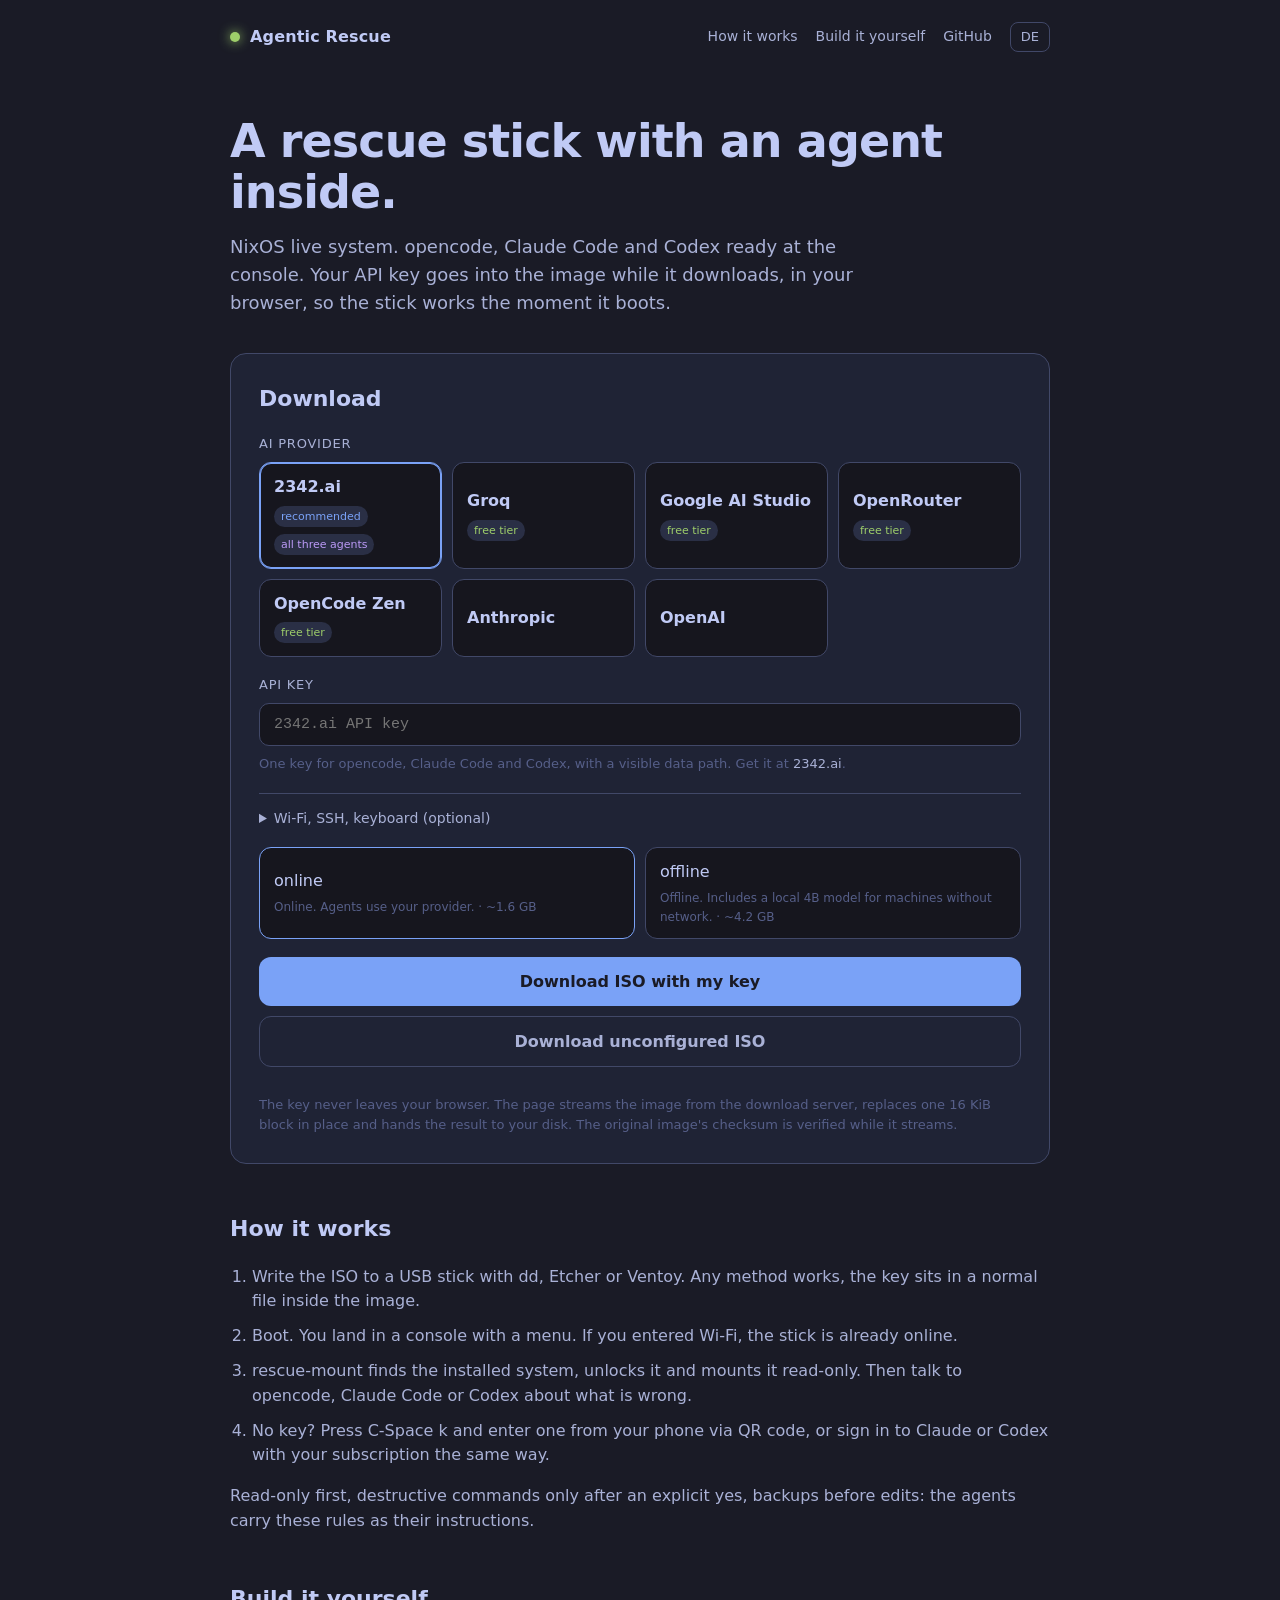
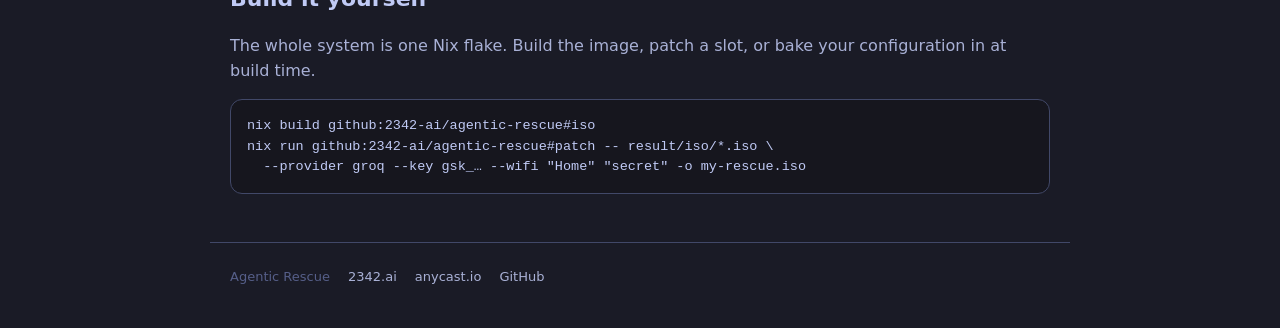
==== web/index.html @ a738270c "Agentic Rescue: NixOS live rescue system with opencode, Claude Code and Codex A NixOS ISO built from" ====
<!doctype html>
<html lang="en">
<head>
<meta charset="utf-8">
<meta name="viewport" content="width=device-width, initial-scale=1">
<title>Agentic Rescue</title>
<meta name="description" content="A rescue stick with an AI agent inside. Boot, mount, repair. Your API key is written into the image while it downloads, in your browser.">
<link rel="stylesheet" href="style.css">
<link rel="icon" href="favicon.svg" type="image/svg+xml">
</head>
<body>
<header>
  <div class="brand"><span class="dot"></span> Agentic Rescue</div>
  <nav>
    <a href="#how" data-i18n="nav.how">How it works</a>
    <a href="#build" data-i18n="nav.build">Build it yourself</a>
    <a href="https://github.com/2342-ai/agentic-rescue" rel="noopener">GitHub</a>
    <button class="lang" id="lang" aria-label="Language">DE</button>
  </nav>
</header>

<main>
  <section class="hero">
    <h1 data-i18n="hero.title">A rescue stick with an agent inside.</h1>
    <p class="lead" data-i18n="hero.lead">NixOS live system. opencode, Claude Code and Codex ready at the console. Your API key goes into the image while it downloads, in your browser, so the stick works the moment it boots.</p>
  </section>

  <section class="card" id="download">
    <h2 data-i18n="dl.title">Download</h2>

    <div class="field">
      <label data-i18n="dl.provider">AI provider</label>
      <div class="providers" id="providers"></div>
    </div>

    <div class="field">
      <label for="key" data-i18n="dl.key">API key</label>
      <input id="key" type="password" autocomplete="off" spellcheck="false" placeholder="…">
      <p class="hint" id="key-hint"></p>
    </div>

    <details class="more">
      <summary data-i18n="dl.more">Wi-Fi, SSH, keyboard (optional)</summary>
      <div class="grid">
        <div class="field"><label for="wifi-ssid">Wi-Fi SSID</label><input id="wifi-ssid" autocomplete="off"></div>
        <div class="field"><label for="wifi-psk" data-i18n="dl.wifipsk">Wi-Fi password</label><input id="wifi-psk" type="password" autocomplete="off"></div>
        <div class="field"><label for="keymap" data-i18n="dl.keymap">Keyboard layout</label>
          <select id="keymap"><option value="us">us</option><option value="de">de</option><option value="de-latin1-nodeadkeys">de (no dead keys)</option><option value="uk">uk</option><option value="fr">fr</option><option value="es">es</option><option value="it">it</option><option value="ch">ch</option><option value="dvorak">dvorak</option></select></div>
        <div class="field"><label for="name" data-i18n="dl.name">Name on the console</label><input id="name" autocomplete="off" placeholder="Franz' rescue stick"></div>
        <div class="field wide"><label for="sshkey" data-i18n="dl.ssh">SSH public key (root login)</label><textarea id="sshkey" rows="2" spellcheck="false" placeholder="ssh-ed25519 AAAA…"></textarea></div>
        <div class="field wide"><label for="model" data-i18n="dl.model">Default model (provider/model)</label><input id="model" autocomplete="off"></div>
      </div>
    </details>

    <div class="variants" id="variants"></div>

    <button class="primary" id="go" data-i18n="dl.go">Download ISO with my key</button>
    <button class="secondary" id="plain" data-i18n="dl.plain">Download unconfigured ISO</button>

    <div class="progress" id="progress" hidden>
      <div class="bar"><div id="bar"></div></div>
      <p id="status"></p>
    </div>

    <p class="fine" data-i18n="dl.fine">The key never leaves your browser. The page streams the image from the download server, replaces one 16 KiB block in place and hands the result to your disk. The original image's checksum is verified while it streams.</p>
  </section>

  <section id="how" class="text">
    <h2 data-i18n="how.title">How it works</h2>
    <ol>
      <li data-i18n="how.1">Write the ISO to a USB stick with dd, Etcher or Ventoy. Any method works, the key sits in a normal file inside the image.</li>
      <li data-i18n="how.2">Boot. You land in a console with a menu. If you entered Wi-Fi, the stick is already online.</li>
      <li data-i18n="how.3">rescue-mount finds the installed system, unlocks it and mounts it read-only. Then talk to opencode, Claude Code or Codex about what is wrong.</li>
      <li data-i18n="how.4">No key? Press C-Space k and enter one from your phone via QR code, or sign in to Claude or Codex with your subscription the same way.</li>
    </ol>
    <p data-i18n="how.p">Read-only first, destructive commands only after an explicit yes, backups before edits: the agents carry these rules as their instructions.</p>
  </section>

  <section id="build" class="text">
    <h2 data-i18n="build.title">Build it yourself</h2>
    <p data-i18n="build.p">The whole system is one Nix flake. Build the image, patch a slot, or bake your configuration in at build time.</p>
<pre><code>nix build github:2342-ai/agentic-rescue#iso
nix run github:2342-ai/agentic-rescue#patch -- result/iso/*.iso \
  --provider groq --key gsk_… --wifi "Home" "secret" -o my-rescue.iso</code></pre>
  </section>
</main>

<footer>
  <span>Agentic Rescue</span>
  <a href="https://2342.ai" rel="noopener">2342.ai</a>
  <a href="https://anycast.io" rel="noopener">anycast.io</a>
  <a href="https://github.com/2342-ai/agentic-rescue" rel="noopener">GitHub</a>
  <span id="version"></span>
</footer>

<script src="config.js"></script>
<script src="i18n.js"></script>
<script src="providers.js"></script>
<script src="patch.js"></script>
<script src="app.js"></script>
</body>
</html>
---- web/style.css ----
:root {
  --bg: #1a1b26; --bg2: #16161e; --panel: #1f2335; --line: #414868;
  --fg: #c0caf5; --dim: #565f89; --muted: #a9b1d6;
  --blue: #7aa2f7; --green: #9ece6a; --red: #f7768e; --yellow: #e0af68; --purple: #bb9af7;
}
* { box-sizing: border-box; }
html, body { margin: 0; background: var(--bg); color: var(--fg); font: 16px/1.55 system-ui, -apple-system, "Segoe UI", sans-serif; }
a { color: var(--blue); text-decoration: none; }
a:hover { text-decoration: underline; }
header, main, footer { max-width: 860px; margin: 0 auto; padding: 0 20px; }
header { display: flex; align-items: center; justify-content: space-between; padding-top: 22px; padding-bottom: 8px; }
.brand { font-weight: 700; letter-spacing: .01em; display: flex; align-items: center; gap: 10px; }
.dot { width: 10px; height: 10px; border-radius: 50%; background: var(--green); box-shadow: 0 0 12px var(--green); }
nav { display: flex; gap: 18px; align-items: center; font-size: 14px; }
nav a { color: var(--muted); }
.lang { background: none; border: 1px solid var(--line); color: var(--muted); border-radius: 8px; padding: 4px 10px; cursor: pointer; font: inherit; font-size: 13px; }
.hero { padding: 56px 0 28px; }
h1 { font-size: clamp(30px, 5vw, 46px); line-height: 1.1; margin: 0 0 16px; letter-spacing: -.02em; }
.lead { color: var(--muted); font-size: 18px; max-width: 640px; margin: 0; }
h2 { font-size: 22px; margin: 0 0 18px; }
.card { background: var(--panel); border: 1px solid var(--line); border-radius: 16px; padding: 28px; margin: 8px 0 48px; }
.field { margin-bottom: 18px; }
label { display: block; font-size: 13px; color: var(--muted); margin-bottom: 8px; text-transform: uppercase; letter-spacing: .06em; }
input, select, textarea { width: 100%; background: var(--bg2); color: var(--fg); border: 1px solid var(--line); border-radius: 10px; padding: 12px 14px; font: 15px ui-monospace, SFMono-Regular, Menlo, monospace; }
input:focus, select:focus, textarea:focus { outline: none; border-color: var(--blue); }
.hint { color: var(--dim); font-size: 13px; margin: 8px 0 0; }
.hint a { color: var(--muted); }
.providers { display: grid; grid-template-columns: repeat(auto-fill, minmax(150px, 1fr)); gap: 10px; }
.provider { position: relative; background: var(--bg2); border: 1px solid var(--line); border-radius: 12px; padding: 12px 14px; cursor: pointer; text-align: left; color: var(--fg); font: inherit; }
.provider:hover { border-color: var(--muted); }
.provider.active { border-color: var(--blue); box-shadow: 0 0 0 1px var(--blue) inset; }
.provider .name { font-weight: 600; display: block; }
.provider .tag { display: inline-block; margin-top: 6px; font-size: 11px; padding: 2px 7px; border-radius: 999px; background: #2a2f45; color: var(--muted); }
.provider .tag.free { color: var(--green); }
.provider .tag.rec { color: var(--blue); }
.provider .tag.all { color: var(--purple); }
.more { border-top: 1px solid var(--line); padding-top: 14px; margin: 6px 0 18px; }
summary { cursor: pointer; color: var(--muted); font-size: 14px; }
.grid { display: grid; grid-template-columns: 1fr 1fr; gap: 0 16px; margin-top: 16px; }
.grid .wide { grid-column: 1 / -1; }
.variants { display: flex; gap: 10px; margin-bottom: 18px; flex-wrap: wrap; }
.variant { flex: 1; min-width: 200px; background: var(--bg2); border: 1px solid var(--line); border-radius: 12px; padding: 12px 14px; cursor: pointer; color: var(--fg); font: inherit; text-align: left; }
.variant.active { border-color: var(--blue); }
.variant small { display: block; color: var(--dim); font-size: 12px; margin-top: 4px; }
button.primary, button.secondary { width: 100%; padding: 15px; border-radius: 12px; border: 0; font: 600 16px system-ui, sans-serif; cursor: pointer; margin-bottom: 10px; }
button.primary { background: var(--blue); color: var(--bg); }
button.primary:disabled { opacity: .5; cursor: default; }
button.secondary { background: transparent; color: var(--muted); border: 1px solid var(--line); }
.progress { margin-top: 14px; }
.bar { height: 8px; background: var(--bg2); border-radius: 999px; overflow: hidden; border: 1px solid var(--line); }
.bar div { height: 100%; width: 0; background: var(--blue); transition: width .2s; }
#status { color: var(--muted); font-size: 14px; margin: 10px 0 0; }
#status.ok { color: var(--green); }
#status.err { color: var(--red); }
.fine { color: var(--dim); font-size: 13px; margin: 18px 0 0; }
.text { margin-bottom: 48px; }
.text ol { padding-left: 22px; color: var(--muted); }
.text li { margin-bottom: 10px; }
.text p { color: var(--muted); }
pre { background: var(--bg2); border: 1px solid var(--line); border-radius: 12px; padding: 16px; overflow-x: auto; font-size: 13.5px; line-height: 1.5; }
code { font-family: ui-monospace, SFMono-Regular, Menlo, monospace; }
footer { display: flex; gap: 18px; padding: 24px 20px 40px; color: var(--dim); font-size: 13px; border-top: 1px solid var(--line); margin-top: 20px; }
footer a { color: var(--muted); }
#version { margin-left: auto; }
@media (max-width: 640px) { .grid { grid-template-columns: 1fr; } nav a:not(:last-of-type) { display: none; } }
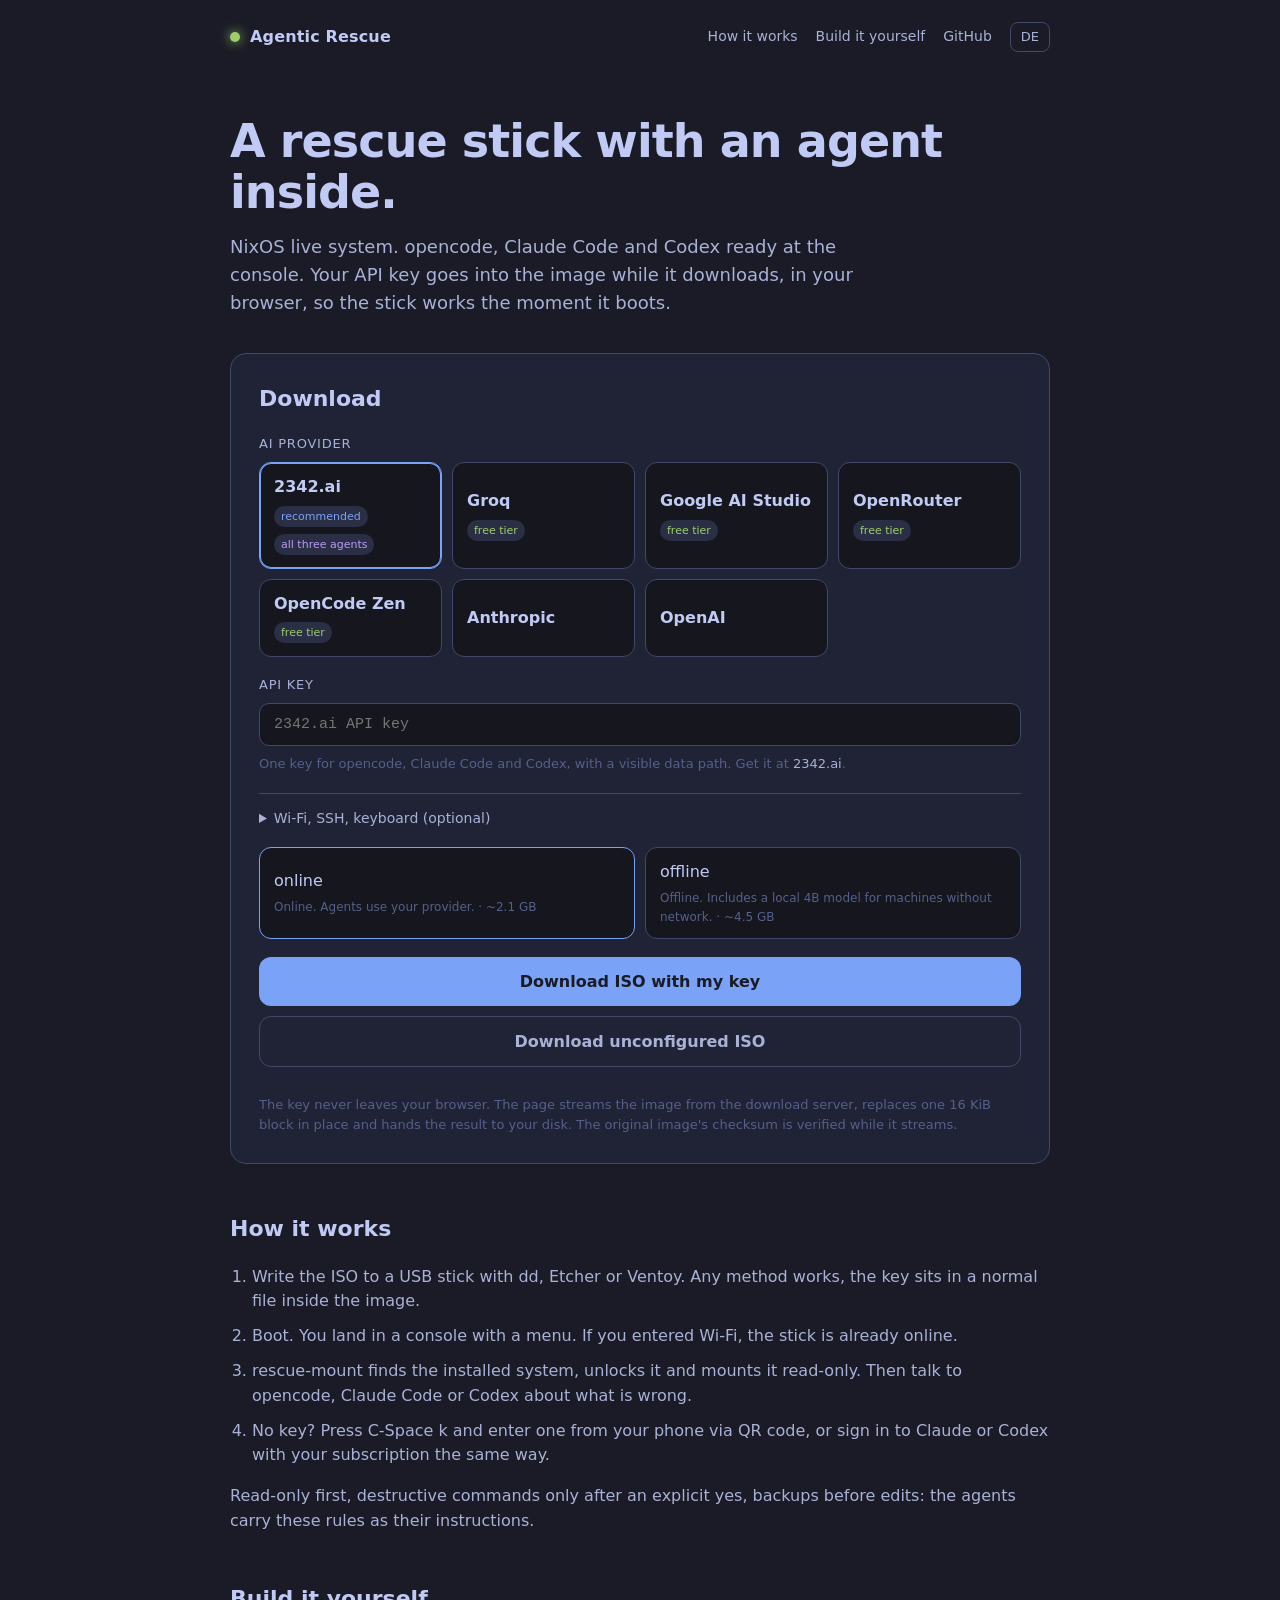
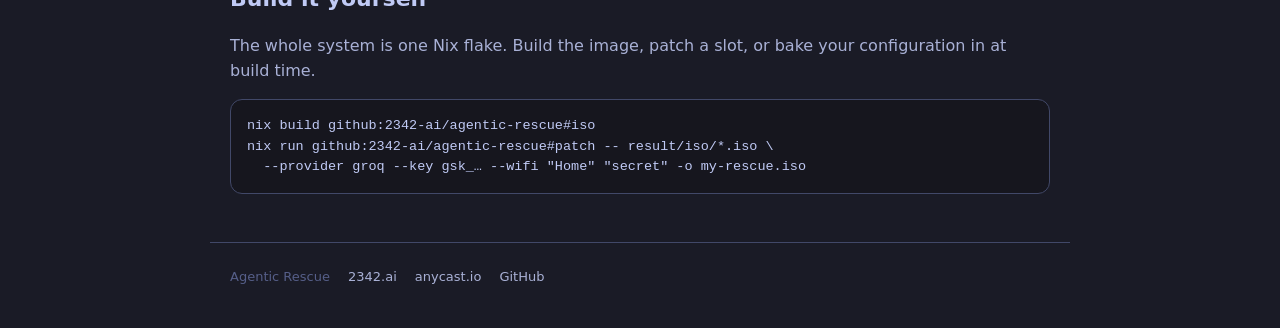
==== commit db26bdc2: "Download page: GitHub Releases mode, Pages deployment Without a CORS-capable image host the page lis" ====
--- a/web/index.html
+++ b/web/index.html
@@ -62,7 +62,14 @@
       <p id="status"></p>
     </div>
 
-    <p class="fine" data-i18n="dl.fine">The key never leaves your browser. The page streams the image from the download server, replaces one 16 KiB block in place and hands the result to your disk. The original image's checksum is verified while it streams.</p>
+    <div class="manual" id="manual" hidden>
+      <p data-i18n="man.intro">The image is downloading from GitHub and your configuration was saved as <code>rescue-config.json</code>. GitHub does not let the browser rewrite the image, so run one of these in the folder with both files:</p>
+      <pre><code id="man-nix"></code></pre>
+      <pre><code id="man-py"></code></pre>
+      <p class="hint" data-i18n="man.note">Both write the configuration into the image in place. Then write it to a stick as usual.</p>
+    </div>
+
+    <p class="fine" id="fine" data-i18n="dl.fine">The key never leaves your browser. The page streams the image from the download server, replaces one 16 KiB block in place and hands the result to your disk. The original image's checksum is verified while it streams.</p>
   </section>
 
   <section id="how" class="text">
--- a/web/style.css
+++ b/web/style.css
@@ -63,3 +63,6 @@
 footer a { color: var(--muted); }
 #version { margin-left: auto; }
 @media (max-width: 640px) { .grid { grid-template-columns: 1fr; } nav a:not(:last-of-type) { display: none; } }
+.manual { margin-top: 16px; border-top: 1px solid var(--line); padding-top: 14px; }
+.manual p { color: var(--muted); font-size: 14px; margin: 0 0 10px; }
+.manual pre { margin: 8px 0; }
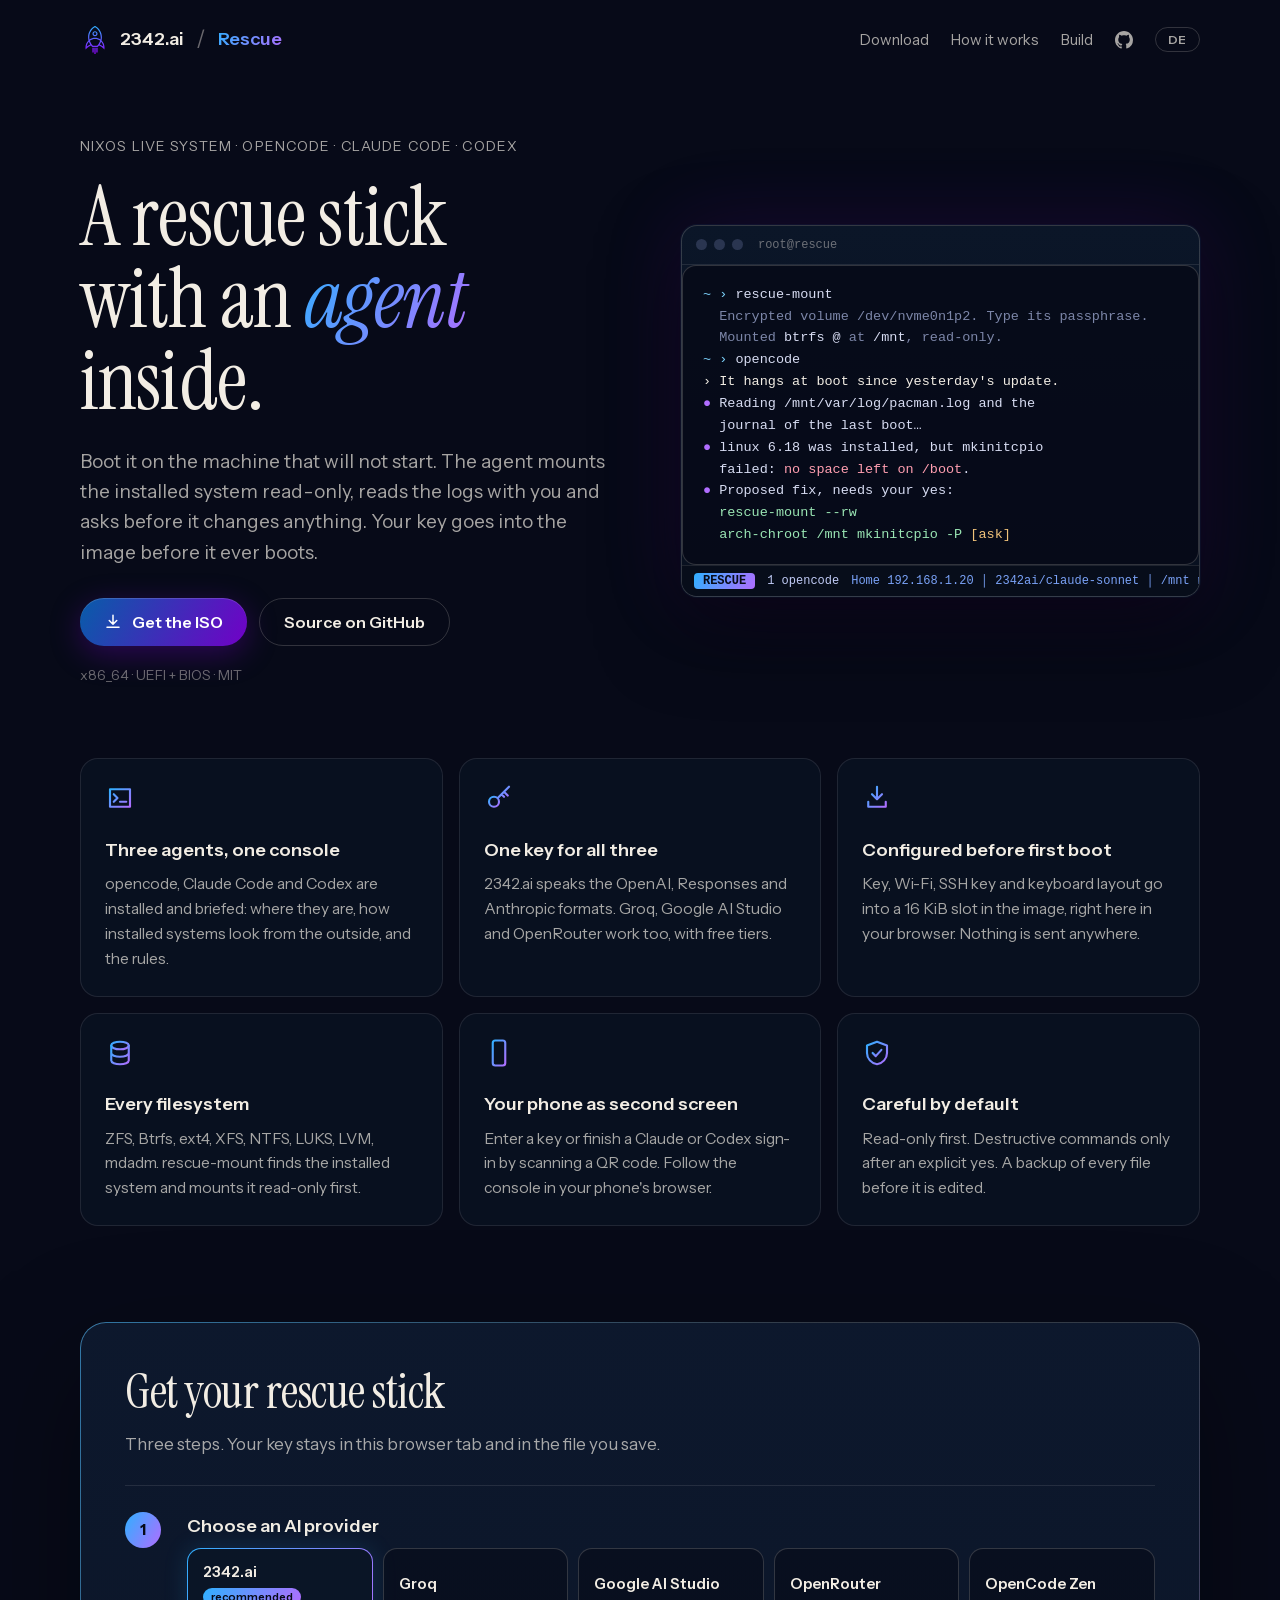
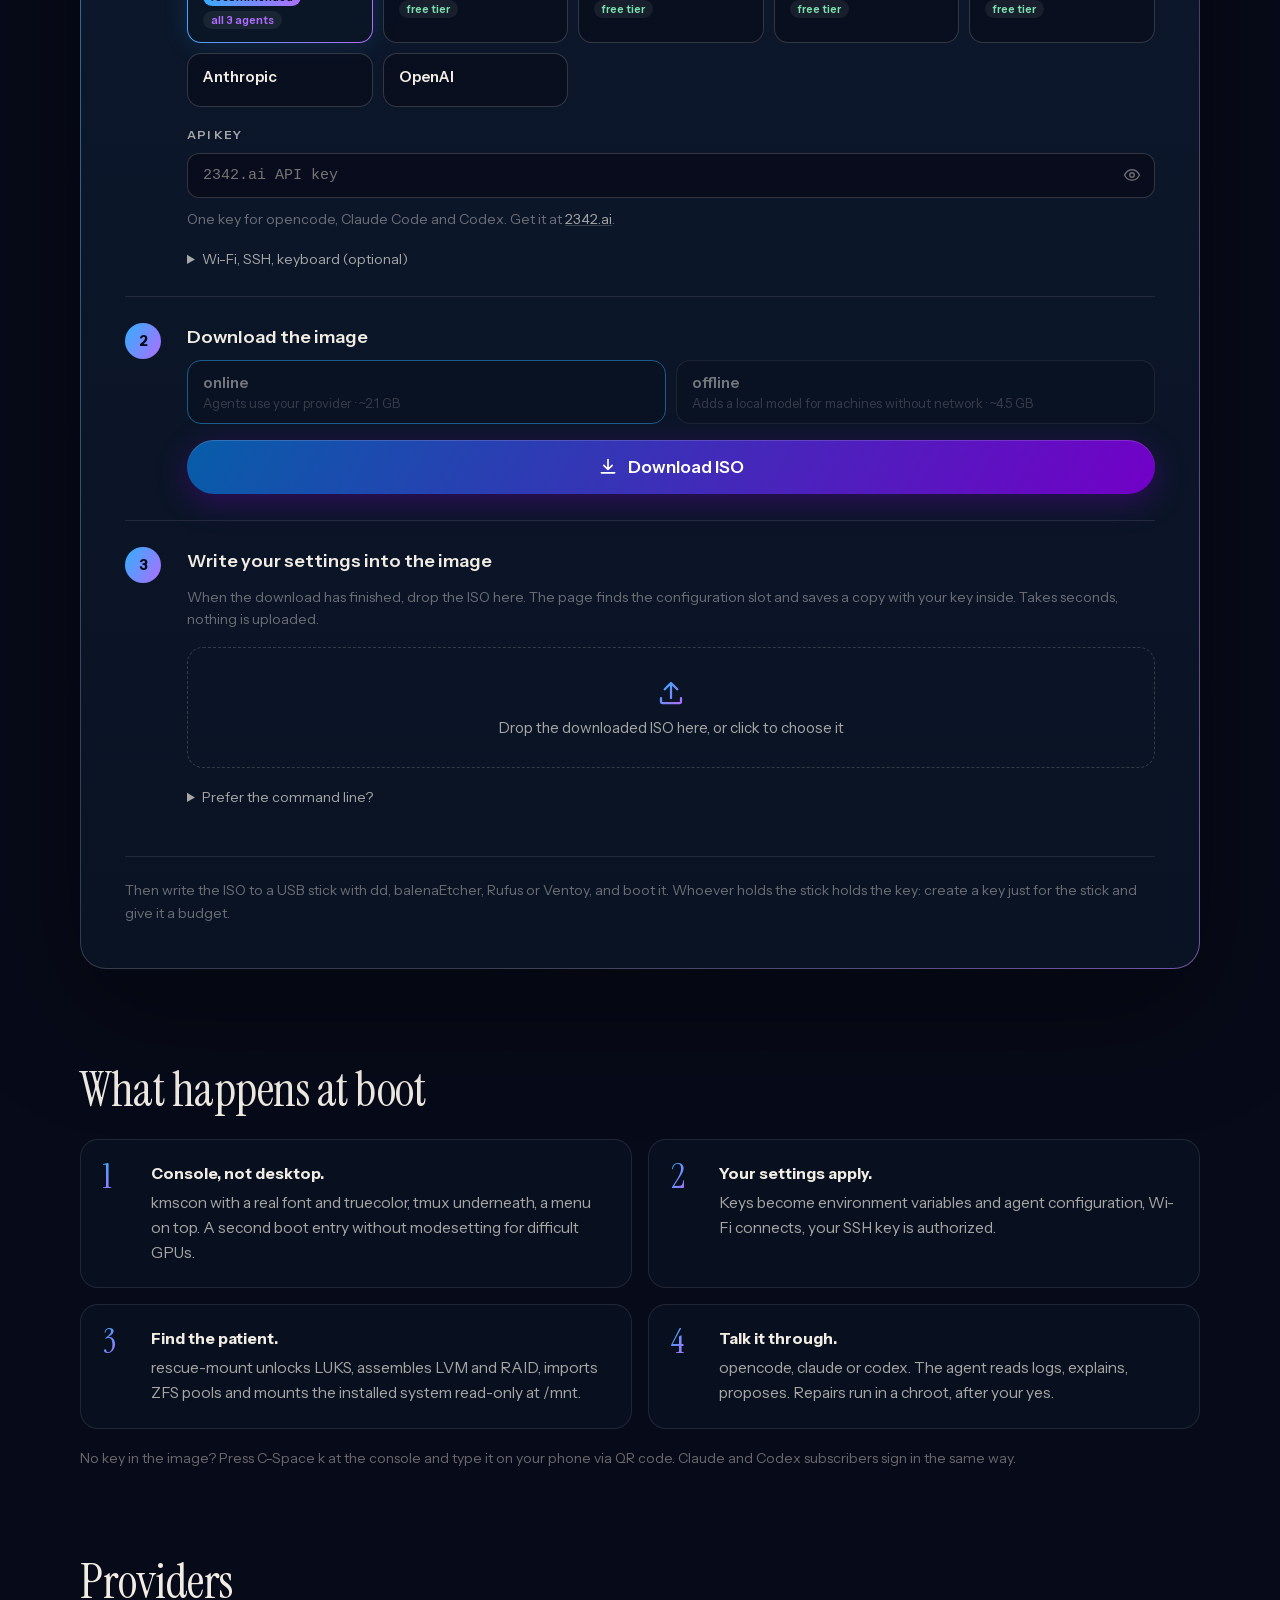
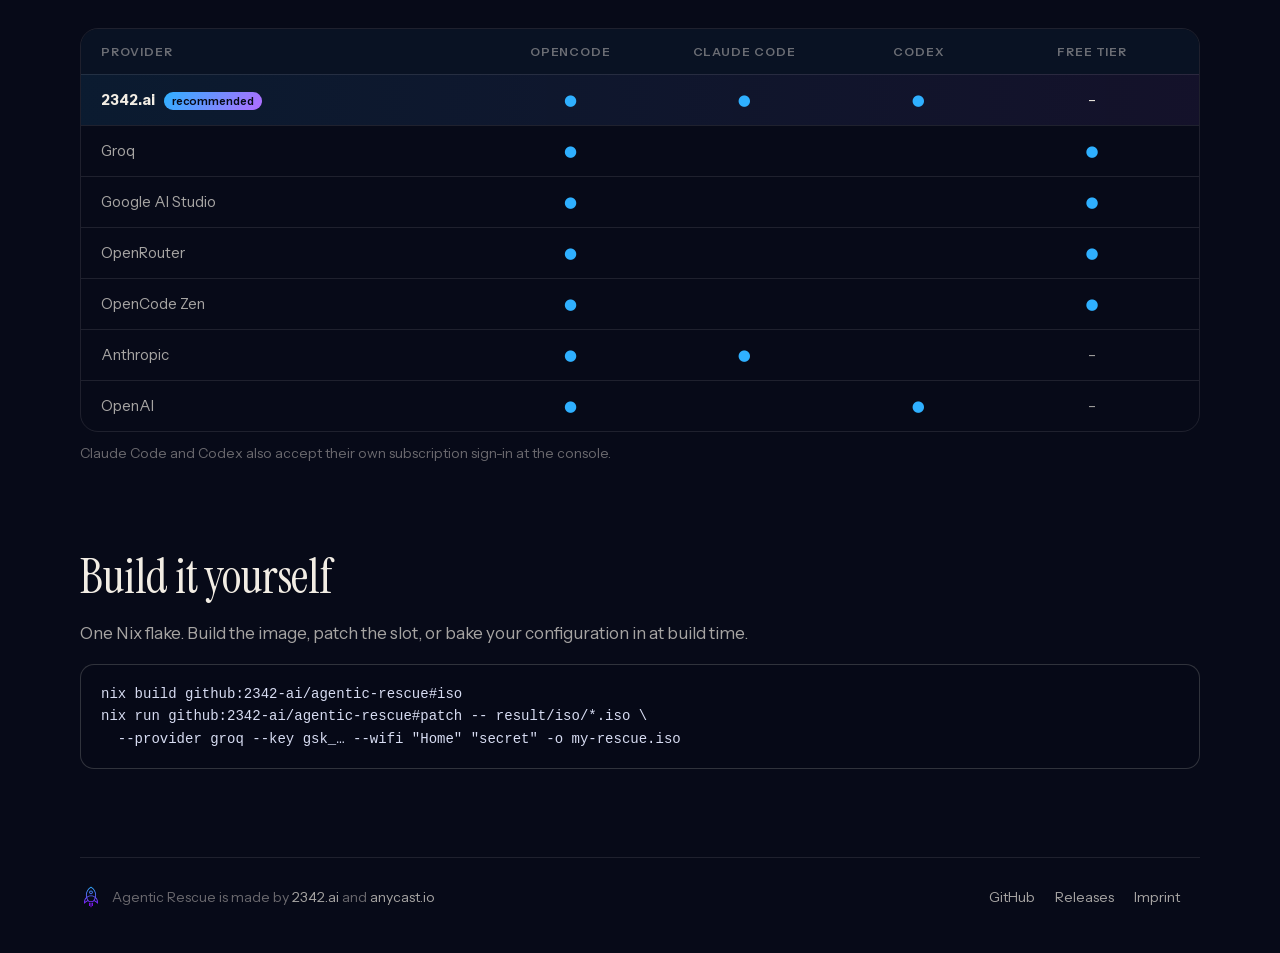
==== commit da52ad9a: "Download page: 2342.ai design, OpenGraph image, local ISO patching New look in the 2342.ai brand (In" ====
--- a/web/index.html
+++ b/web/index.html
@@ -3,89 +3,218 @@
 <head>
 <meta charset="utf-8">
 <meta name="viewport" content="width=device-width, initial-scale=1">
-<title>Agentic Rescue</title>
-<meta name="description" content="A rescue stick with an AI agent inside. Boot, mount, repair. Your API key is written into the image while it downloads, in your browser.">
+<title>Agentic Rescue · 2342.ai</title>
+<meta name="description" content="A NixOS rescue stick with opencode, Claude Code and Codex inside. Pick a provider, download, boot, repair. One 2342.ai key drives all three agents.">
+<meta name="theme-color" content="#070a18">
+<link rel="canonical" href="https://rescue.2342.ai/">
+<meta property="og:type" content="website">
+<meta property="og:site_name" content="2342.ai">
+<meta property="og:url" content="https://rescue.2342.ai/">
+<meta property="og:title" content="Agentic Rescue: a rescue stick with an AI agent inside">
+<meta property="og:description" content="NixOS live system with opencode, Claude Code and Codex. Your key goes into the image before it ever boots. Mount, diagnose, repair.">
+<meta property="og:image" content="https://rescue.2342.ai/og.png">
+<meta property="og:image:width" content="1200">
+<meta property="og:image:height" content="630">
+<meta property="og:image:alt" content="Agentic Rescue by 2342.ai: terminal with an agent diagnosing a broken boot">
+<meta name="twitter:card" content="summary_large_image">
+<meta name="twitter:title" content="Agentic Rescue: a rescue stick with an AI agent inside">
+<meta name="twitter:description" content="NixOS live system with opencode, Claude Code and Codex. Mount, diagnose, repair.">
+<meta name="twitter:image" content="https://rescue.2342.ai/og.png">
+<link rel="icon" href="assets/2342-rocket.svg" type="image/svg+xml">
+<link rel="apple-touch-icon" href="assets/apple-touch-icon.png">
+<link rel="preload" href="fonts/instrument-serif.woff2" as="font" type="font/woff2" crossorigin>
+<link rel="preload" href="fonts/instrument-sans.woff2" as="font" type="font/woff2" crossorigin>
 <link rel="stylesheet" href="style.css">
-<link rel="icon" href="favicon.svg" type="image/svg+xml">
 </head>
 <body>
-<header>
-  <div class="brand"><span class="dot"></span> Agentic Rescue</div>
+<svg width="0" height="0" style="position:absolute" aria-hidden="true">
+  <defs>
+    <linearGradient id="g" x1="0" y1="0" x2="1" y2="1"><stop offset="0" stop-color="#2fb0ff"/><stop offset="1" stop-color="#b06dff"/></linearGradient>
+  </defs>
+</svg>
+<div class="glow" aria-hidden="true"></div>
+
+<header class="top">
+  <div class="brand">
+    <a href="https://2342.ai" class="logo" rel="noopener"><img src="assets/2342-rocket.svg" alt="" width="30" height="30"><span>2342.ai</span></a>
+    <span class="slash">/</span>
+    <a href="#" class="product">Rescue</a>
+  </div>
   <nav>
+    <a href="#download" data-i18n="nav.download">Download</a>
     <a href="#how" data-i18n="nav.how">How it works</a>
-    <a href="#build" data-i18n="nav.build">Build it yourself</a>
-    <a href="https://github.com/2342-ai/agentic-rescue" rel="noopener">GitHub</a>
+    <a href="#build" data-i18n="nav.build">Build</a>
+    <a href="https://github.com/2342-ai/agentic-rescue" rel="noopener" class="gh" aria-label="GitHub"><svg viewBox="0 0 16 16" width="18" height="18" fill="currentColor"><path d="M8 0C3.58 0 0 3.58 0 8c0 3.54 2.29 6.53 5.47 7.59.4.07.55-.17.55-.38 0-.19-.01-.82-.01-1.49-2.01.37-2.53-.49-2.69-.94-.09-.23-.48-.94-.82-1.13-.28-.15-.68-.52-.01-.53.63-.01 1.08.58 1.23.82.72 1.21 1.87.87 2.33.66.07-.52.28-.87.51-1.07-1.78-.2-3.64-.89-3.64-3.95 0-.87.31-1.59.82-2.15-.08-.2-.36-1.02.08-2.12 0 0 .67-.21 2.2.82.64-.18 1.32-.27 2-.27.68 0 1.36.09 2 .27 1.53-1.04 2.2-.82 2.2-.82.44 1.1.16 1.92.08 2.12.51.56.82 1.27.82 2.15 0 3.07-1.87 3.75-3.65 3.95.29.25.54.73.54 1.48 0 1.07-.01 1.93-.01 2.2 0 .21.15.46.55.38A8.013 8.013 0 0016 8c0-4.42-3.58-8-8-8z"/></svg></a>
     <button class="lang" id="lang" aria-label="Language">DE</button>
   </nav>
 </header>
 
 <main>
   <section class="hero">
-    <h1 data-i18n="hero.title">A rescue stick with an agent inside.</h1>
-    <p class="lead" data-i18n="hero.lead">NixOS live system. opencode, Claude Code and Codex ready at the console. Your API key goes into the image while it downloads, in your browser, so the stick works the moment it boots.</p>
-  </section>
-
-  <section class="card" id="download">
-    <h2 data-i18n="dl.title">Download</h2>
-
-    <div class="field">
-      <label data-i18n="dl.provider">AI provider</label>
-      <div class="providers" id="providers"></div>
-    </div>
-
-    <div class="field">
-      <label for="key" data-i18n="dl.key">API key</label>
-      <input id="key" type="password" autocomplete="off" spellcheck="false" placeholder="…">
-      <p class="hint" id="key-hint"></p>
-    </div>
-
-    <details class="more">
-      <summary data-i18n="dl.more">Wi-Fi, SSH, keyboard (optional)</summary>
-      <div class="grid">
-        <div class="field"><label for="wifi-ssid">Wi-Fi SSID</label><input id="wifi-ssid" autocomplete="off"></div>
-        <div class="field"><label for="wifi-psk" data-i18n="dl.wifipsk">Wi-Fi password</label><input id="wifi-psk" type="password" autocomplete="off"></div>
-        <div class="field"><label for="keymap" data-i18n="dl.keymap">Keyboard layout</label>
-          <select id="keymap"><option value="us">us</option><option value="de">de</option><option value="de-latin1-nodeadkeys">de (no dead keys)</option><option value="uk">uk</option><option value="fr">fr</option><option value="es">es</option><option value="it">it</option><option value="ch">ch</option><option value="dvorak">dvorak</option></select></div>
-        <div class="field"><label for="name" data-i18n="dl.name">Name on the console</label><input id="name" autocomplete="off" placeholder="Franz' rescue stick"></div>
-        <div class="field wide"><label for="sshkey" data-i18n="dl.ssh">SSH public key (root login)</label><textarea id="sshkey" rows="2" spellcheck="false" placeholder="ssh-ed25519 AAAA…"></textarea></div>
-        <div class="field wide"><label for="model" data-i18n="dl.model">Default model (provider/model)</label><input id="model" autocomplete="off"></div>
-      </div>
-    </details>
-
-    <div class="variants" id="variants"></div>
-
-    <button class="primary" id="go" data-i18n="dl.go">Download ISO with my key</button>
-    <button class="secondary" id="plain" data-i18n="dl.plain">Download unconfigured ISO</button>
-
-    <div class="progress" id="progress" hidden>
-      <div class="bar"><div id="bar"></div></div>
-      <p id="status"></p>
-    </div>
-
-    <div class="manual" id="manual" hidden>
-      <p data-i18n="man.intro">The image is downloading from GitHub and your configuration was saved as <code>rescue-config.json</code>. GitHub does not let the browser rewrite the image, so run one of these in the folder with both files:</p>
-      <pre><code id="man-nix"></code></pre>
-      <pre><code id="man-py"></code></pre>
-      <p class="hint" data-i18n="man.note">Both write the configuration into the image in place. Then write it to a stick as usual.</p>
-    </div>
-
-    <p class="fine" id="fine" data-i18n="dl.fine">The key never leaves your browser. The page streams the image from the download server, replaces one 16 KiB block in place and hands the result to your disk. The original image's checksum is verified while it streams.</p>
-  </section>
-
-  <section id="how" class="text">
-    <h2 data-i18n="how.title">How it works</h2>
+    <div class="hero-text">
+      <p class="eyebrow" data-i18n="hero.eyebrow">NixOS live system · opencode · Claude Code · Codex</p>
+      <h1 data-i18n-html="hero.title">A rescue stick<br>with an <em>agent</em> inside.</h1>
+      <p class="lead" data-i18n="hero.lead">Boot it on the machine that will not start. The agent mounts the installed system read-only, reads the logs with you and asks before it changes anything. Your key goes into the image before it ever boots.</p>
+      <div class="cta">
+        <a class="btn primary" href="#download"><svg viewBox="0 0 24 24" width="18" height="18" fill="none" stroke="currentColor" stroke-width="2" stroke-linecap="round" stroke-linejoin="round"><path d="M12 3v12m0 0l-5-5m5 5l5-5M4 19h16"/></svg><span data-i18n="hero.cta">Get the ISO</span></a>
+        <a class="btn ghost" href="https://github.com/2342-ai/agentic-rescue" rel="noopener" data-i18n="hero.source">Source on GitHub</a>
+      </div>
+      <p class="meta" id="hero-meta">x86_64 · UEFI + BIOS · MIT</p>
+    </div>
+
+    <div class="terminal" aria-hidden="true">
+      <div class="term-bar"><span></span><span></span><span></span><em>root@rescue</em></div>
+      <pre class="term-body"><span class="p">~ ›</span> rescue-mount
+<span class="d">  Encrypted volume /dev/nvme0n1p2. Type its passphrase.</span>
+<span class="d">  Mounted</span> btrfs @ <span class="d">at</span> /mnt<span class="d">, read-only.</span>
+<span class="p">~ ›</span> opencode
+<span class="u">› It hangs at boot since yesterday's update.</span>
+<span class="a">●</span> Reading /mnt/var/log/pacman.log and the
+  journal of the last boot…
+<span class="a">●</span> linux 6.18 was installed, but mkinitcpio
+  failed: <span class="w">no space left on /boot</span>.
+<span class="a">●</span> Proposed fix, needs your yes:
+  <span class="c">rescue-mount --rw</span>
+  <span class="c">arch-chroot /mnt mkinitcpio -P</span> <span class="k">[ask]</span></pre>
+      <div class="term-status"><b>RESCUE</b><span>1 opencode</span><i>Home 192.168.1.20 │ 2342ai/claude-sonnet │ /mnt ro</i></div>
+    </div>
+  </section>
+
+  <section class="features">
+    <article>
+      <svg viewBox="0 0 24 24"><path d="M4 5h16v14H4zM7 9l3 3-3 3M12 15h5"/></svg>
+      <h3 data-i18n="f1.t">Three agents, one console</h3>
+      <p data-i18n="f1.p">opencode, Claude Code and Codex are installed and briefed: where they are, how installed systems look from the outside, and the rules.</p>
+    </article>
+    <article>
+      <svg viewBox="0 0 24 24"><circle cx="8" cy="15" r="4"/><path d="M11 12l9-9M16 7l3 3M14 9l2 2"/></svg>
+      <h3 data-i18n="f2.t">One key for all three</h3>
+      <p data-i18n="f2.p">2342.ai speaks the OpenAI, Responses and Anthropic formats. Groq, Google AI Studio and OpenRouter work too, with free tiers.</p>
+    </article>
+    <article>
+      <svg viewBox="0 0 24 24"><path d="M12 3v10m0 0l-4-4m4 4l4-4M5 15v4h14v-4"/></svg>
+      <h3 data-i18n="f3.t">Configured before first boot</h3>
+      <p data-i18n="f3.p">Key, Wi-Fi, SSH key and keyboard layout go into a 16 KiB slot in the image, right here in your browser. Nothing is sent anywhere.</p>
+    </article>
+    <article>
+      <svg viewBox="0 0 24 24"><ellipse cx="12" cy="6" rx="7" ry="3"/><path d="M5 6v12c0 1.7 3.1 3 7 3s7-1.3 7-3V6M5 12c0 1.7 3.1 3 7 3s7-1.3 7-3"/></svg>
+      <h3 data-i18n="f4.t">Every filesystem</h3>
+      <p data-i18n="f4.p">ZFS, Btrfs, ext4, XFS, NTFS, LUKS, LVM, mdadm. rescue-mount finds the installed system and mounts it read-only first.</p>
+    </article>
+    <article>
+      <svg viewBox="0 0 24 24"><rect x="7" y="2" width="10" height="20" rx="2"/><path d="M11 18h2"/></svg>
+      <h3 data-i18n="f5.t">Your phone as second screen</h3>
+      <p data-i18n="f5.p">Enter a key or finish a Claude or Codex sign-in by scanning a QR code. Follow the console in your phone's browser.</p>
+    </article>
+    <article>
+      <svg viewBox="0 0 24 24"><path d="M12 3l8 3v6c0 4.5-3.4 8.3-8 9-4.6-.7-8-4.5-8-9V6z"/><path d="M8.5 12l2.5 2.5 4.5-5"/></svg>
+      <h3 data-i18n="f6.t">Careful by default</h3>
+      <p data-i18n="f6.p">Read-only first. Destructive commands only after an explicit yes. A backup of every file before it is edited.</p>
+    </article>
+  </section>
+
+  <section class="download" id="download">
+    <div class="section-head">
+      <h2 data-i18n="dl.title">Get your rescue stick</h2>
+      <p data-i18n="dl.sub">Three steps. Your key stays in this browser tab and in the file you save.</p>
+    </div>
+
+    <div class="step" id="step1">
+      <div class="num">1</div>
+      <div class="step-body">
+        <h3 data-i18n="s1.t">Choose an AI provider</h3>
+        <div class="providers" id="providers"></div>
+        <label for="key" data-i18n="s1.key">API key</label>
+        <div class="keyrow">
+          <input id="key" type="password" autocomplete="off" spellcheck="false" placeholder="…">
+          <button type="button" class="eye" id="eye" aria-label="Show key">
+            <svg viewBox="0 0 24 24" width="18" height="18" fill="none" stroke="currentColor" stroke-width="2"><path d="M2 12s3.6-7 10-7 10 7 10 7-3.6 7-10 7S2 12 2 12z"/><circle cx="12" cy="12" r="3"/></svg>
+          </button>
+        </div>
+        <p class="hint" id="key-hint"></p>
+        <details class="more">
+          <summary data-i18n="s1.more">Wi-Fi, SSH, keyboard (optional)</summary>
+          <div class="grid">
+            <div><label for="wifi-ssid">Wi-Fi SSID</label><input id="wifi-ssid" autocomplete="off"></div>
+            <div><label for="wifi-psk" data-i18n="s1.wifipsk">Wi-Fi password</label><input id="wifi-psk" type="password" autocomplete="off"></div>
+            <div><label for="keymap" data-i18n="s1.keymap">Keyboard layout</label>
+              <select id="keymap"><option value="us">us</option><option value="de">de</option><option value="de-latin1-nodeadkeys">de (no dead keys)</option><option value="uk">uk</option><option value="fr">fr</option><option value="es">es</option><option value="it">it</option><option value="ch">ch</option><option value="dvorak">dvorak</option></select></div>
+            <div><label for="name" data-i18n="s1.name">Name on the console</label><input id="name" autocomplete="off"></div>
+            <div class="wide"><label for="sshkey" data-i18n="s1.ssh">SSH public key (root login)</label><textarea id="sshkey" rows="2" spellcheck="false" placeholder="ssh-ed25519 AAAA…"></textarea></div>
+            <div class="wide"><label for="model" data-i18n="s1.model">Default model (provider/model)</label><input id="model" autocomplete="off"></div>
+          </div>
+        </details>
+      </div>
+    </div>
+
+    <div class="step" id="step2">
+      <div class="num">2</div>
+      <div class="step-body">
+        <h3 data-i18n="s2.t">Download the image</h3>
+        <div class="variants" id="variants"></div>
+        <button class="btn primary big" id="go"><svg viewBox="0 0 24 24" width="20" height="20" fill="none" stroke="currentColor" stroke-width="2" stroke-linecap="round" stroke-linejoin="round"><path d="M12 3v12m0 0l-5-5m5 5l5-5M4 19h16"/></svg><span id="go-label" data-i18n="s2.go">Download ISO</span></button>
+        <div class="dlstate" id="dlstate" hidden>
+          <div class="bar"><div id="bar"></div></div>
+          <div class="dlinfo"><span class="spinner" id="spinner"></span><p id="status"></p></div>
+        </div>
+      </div>
+    </div>
+
+    <div class="step" id="step3">
+      <div class="num">3</div>
+      <div class="step-body">
+        <h3 data-i18n="s3.t">Write your settings into the image</h3>
+        <p class="hint" data-i18n="s3.p">When the download has finished, drop the ISO here. The page finds the configuration slot and saves a copy with your key inside. Takes seconds, nothing is uploaded.</p>
+        <label class="drop" id="drop" for="isofile">
+          <input type="file" id="isofile" accept=".iso,application/x-iso9660-image" hidden>
+          <svg viewBox="0 0 24 24" width="30" height="30" fill="none" stroke="url(#g)" stroke-width="1.8" stroke-linecap="round" stroke-linejoin="round"><path d="M12 16V4m0 0L7 9m5-5l5 5M4 16v3a1 1 0 001 1h14a1 1 0 001-1v-3"/></svg>
+          <span id="drop-label" data-i18n="s3.drop">Drop the downloaded ISO here, or click to choose it</span>
+        </label>
+        <div class="found" id="found" hidden>
+          <p id="found-text"></p>
+          <button class="btn primary" id="save"><span data-i18n="s3.save">Save configured ISO</span></button>
+          <div class="bar thin" id="save-bar-wrap" hidden><div id="save-bar"></div></div>
+          <p class="hint" id="save-status"></p>
+        </div>
+        <details class="more cli">
+          <summary data-i18n="s3.cli">Prefer the command line?</summary>
+          <pre><code id="cli"></code></pre>
+        </details>
+      </div>
+    </div>
+
+    <p class="fine" data-i18n="dl.fine">Then write the ISO to a USB stick with dd, balenaEtcher, Rufus or Ventoy, and boot it. Whoever holds the stick holds the key: create a key just for the stick and give it a budget.</p>
+  </section>
+
+  <section class="how" id="how">
+    <h2 data-i18n="how.title">What happens at boot</h2>
     <ol>
-      <li data-i18n="how.1">Write the ISO to a USB stick with dd, Etcher or Ventoy. Any method works, the key sits in a normal file inside the image.</li>
-      <li data-i18n="how.2">Boot. You land in a console with a menu. If you entered Wi-Fi, the stick is already online.</li>
-      <li data-i18n="how.3">rescue-mount finds the installed system, unlocks it and mounts it read-only. Then talk to opencode, Claude Code or Codex about what is wrong.</li>
-      <li data-i18n="how.4">No key? Press C-Space k and enter one from your phone via QR code, or sign in to Claude or Codex with your subscription the same way.</li>
+      <li><b data-i18n="how.1t">Console, not desktop.</b> <span data-i18n="how.1">kmscon with a real font and truecolor, tmux underneath, a menu on top. A second boot entry without modesetting for difficult GPUs.</span></li>
+      <li><b data-i18n="how.2t">Your settings apply.</b> <span data-i18n="how.2">Keys become environment variables and agent configuration, Wi-Fi connects, your SSH key is authorized.</span></li>
+      <li><b data-i18n="how.3t">Find the patient.</b> <span data-i18n="how.3">rescue-mount unlocks LUKS, assembles LVM and RAID, imports ZFS pools and mounts the installed system read-only at /mnt.</span></li>
+      <li><b data-i18n="how.4t">Talk it through.</b> <span data-i18n="how.4">opencode, claude or codex. The agent reads logs, explains, proposes. Repairs run in a chroot, after your yes.</span></li>
     </ol>
-    <p data-i18n="how.p">Read-only first, destructive commands only after an explicit yes, backups before edits: the agents carry these rules as their instructions.</p>
-  </section>
-
-  <section id="build" class="text">
+    <p class="hint" data-i18n="how.nokey">No key in the image? Press C-Space k at the console and type it on your phone via QR code. Claude and Codex subscribers sign in the same way.</p>
+  </section>
+
+  <section class="providers-table">
+    <h2 data-i18n="pt.title">Providers</h2>
+    <div class="table">
+      <div class="row head"><span data-i18n="pt.provider">Provider</span><span>opencode</span><span>Claude Code</span><span>Codex</span><span data-i18n="pt.free">Free tier</span></div>
+      <div class="row star"><span><b>2342.ai</b> <small data-i18n="pt.rec">recommended</small></span><span class="y">●</span><span class="y">●</span><span class="y">●</span><span>–</span></div>
+      <div class="row"><span>Groq</span><span class="y">●</span><span></span><span></span><span class="y">●</span></div>
+      <div class="row"><span>Google AI Studio</span><span class="y">●</span><span></span><span></span><span class="y">●</span></div>
+      <div class="row"><span>OpenRouter</span><span class="y">●</span><span></span><span></span><span class="y">●</span></div>
+      <div class="row"><span>OpenCode Zen</span><span class="y">●</span><span></span><span></span><span class="y">●</span></div>
+      <div class="row"><span>Anthropic</span><span class="y">●</span><span class="y">●</span><span></span><span>–</span></div>
+      <div class="row"><span>OpenAI</span><span class="y">●</span><span></span><span class="y">●</span><span>–</span></div>
+    </div>
+    <p class="hint" data-i18n="pt.note">Claude Code and Codex also accept their own subscription sign-in at the console.</p>
+  </section>
+
+  <section class="build" id="build">
     <h2 data-i18n="build.title">Build it yourself</h2>
-    <p data-i18n="build.p">The whole system is one Nix flake. Build the image, patch a slot, or bake your configuration in at build time.</p>
+    <p data-i18n="build.p">One Nix flake. Build the image, patch the slot, or bake your configuration in at build time.</p>
 <pre><code>nix build github:2342-ai/agentic-rescue#iso
 nix run github:2342-ai/agentic-rescue#patch -- result/iso/*.iso \
   --provider groq --key gsk_… --wifi "Home" "secret" -o my-rescue.iso</code></pre>
@@ -93,11 +222,13 @@
 </main>
 
 <footer>
-  <span>Agentic Rescue</span>
-  <a href="https://2342.ai" rel="noopener">2342.ai</a>
-  <a href="https://anycast.io" rel="noopener">anycast.io</a>
-  <a href="https://github.com/2342-ai/agentic-rescue" rel="noopener">GitHub</a>
-  <span id="version"></span>
+  <div class="foot-brand"><img src="assets/2342-rocket.svg" alt="" width="22" height="22"><span>Agentic Rescue is made by <a href="https://2342.ai" rel="noopener">2342.ai</a> and <a href="https://anycast.io" rel="noopener">anycast.io</a></span></div>
+  <div class="foot-links">
+    <a href="https://github.com/2342-ai/agentic-rescue" rel="noopener">GitHub</a>
+    <a href="https://github.com/2342-ai/agentic-rescue/releases" rel="noopener" data-i18n="foot.releases">Releases</a>
+    <a href="https://2342.ai/en/imprint" rel="noopener" data-i18n="foot.imprint">Imprint</a>
+    <span id="version"></span>
+  </div>
 </footer>
 
 <script src="config.js"></script>
--- a/web/style.css
+++ b/web/style.css
@@ -1,68 +1,199 @@
+@font-face { font-family: "Instrument Sans"; src: url("fonts/instrument-sans.woff2") format("woff2"); font-weight: 400 700; font-display: swap; }
+@font-face { font-family: "Instrument Serif"; src: url("fonts/instrument-serif.woff2") format("woff2"); font-weight: 400; font-style: normal; font-display: swap; }
+@font-face { font-family: "Instrument Serif"; src: url("fonts/instrument-serif-italic.woff2") format("woff2"); font-weight: 400; font-style: italic; font-display: swap; }
+
 :root {
-  --bg: #1a1b26; --bg2: #16161e; --panel: #1f2335; --line: #414868;
-  --fg: #c0caf5; --dim: #565f89; --muted: #a9b1d6;
-  --blue: #7aa2f7; --green: #9ece6a; --red: #f7768e; --yellow: #e0af68; --purple: #bb9af7;
+  --bg: #070a18;
+  --panel: #0a1526;
+  --panel2: #0e1b31;
+  --text: #f2ede4;
+  --muted: rgba(242, 237, 228, .68);
+  --dim: rgba(242, 237, 228, .42);
+  --line: rgba(242, 237, 228, .1);
+  --line2: rgba(242, 237, 228, .18);
+  --blue: #2fb0ff;
+  --violet: #b06dff;
+  --grad: linear-gradient(120deg, #2fb0ff, #b06dff);
+  --btn: linear-gradient(120deg, #075da9, #7200c7);
+  --ok: #7ee2b0;
+  --err: #ff8098;
+  --warn: #f0c27a;
+  --mono: ui-monospace, "JetBrains Mono", SFMono-Regular, Menlo, Consolas, monospace;
+  --serif: "Instrument Serif", Georgia, serif;
+  --sans: "Instrument Sans", system-ui, -apple-system, "Segoe UI", sans-serif;
+  --w: min(1120px, calc(100% - 40px));
 }
 * { box-sizing: border-box; }
-html, body { margin: 0; background: var(--bg); color: var(--fg); font: 16px/1.55 system-ui, -apple-system, "Segoe UI", sans-serif; }
+html { scroll-behavior: smooth; }
+html, body { margin: 0; background: var(--bg); color: var(--text); font: 17px/1.6 var(--sans); -webkit-font-smoothing: antialiased; }
 a { color: var(--blue); text-decoration: none; }
 a:hover { text-decoration: underline; }
-header, main, footer { max-width: 860px; margin: 0 auto; padding: 0 20px; }
-header { display: flex; align-items: center; justify-content: space-between; padding-top: 22px; padding-bottom: 8px; }
-.brand { font-weight: 700; letter-spacing: .01em; display: flex; align-items: center; gap: 10px; }
-.dot { width: 10px; height: 10px; border-radius: 50%; background: var(--green); box-shadow: 0 0 12px var(--green); }
-nav { display: flex; gap: 18px; align-items: center; font-size: 14px; }
+::selection { background: rgba(47, 176, 255, .35); }
+
+.glow { position: fixed; inset: 0; pointer-events: none; z-index: -1;
+  background:
+    radial-gradient(900px 520px at 12% -8%, rgba(47, 176, 255, .16), transparent 60%),
+    radial-gradient(800px 600px at 95% 10%, rgba(147, 0, 255, .14), transparent 60%),
+    radial-gradient(900px 700px at 50% 110%, rgba(114, 0, 199, .12), transparent 60%); }
+
+/* header */
+.top { width: var(--w); margin: 0 auto; display: flex; align-items: center; justify-content: space-between; padding: 22px 0; }
+.brand { display: flex; align-items: center; gap: 12px; font-weight: 600; }
+.logo { display: flex; align-items: center; gap: 10px; color: var(--text); font-size: 18px; }
+.logo:hover, .product:hover { text-decoration: none; }
+.slash { color: var(--dim); font-weight: 300; font-size: 22px; }
+.product { color: var(--text); font-size: 18px; background: var(--grad); -webkit-background-clip: text; background-clip: text; color: transparent; }
+nav { display: flex; align-items: center; gap: 22px; font-size: 15px; }
 nav a { color: var(--muted); }
-.lang { background: none; border: 1px solid var(--line); color: var(--muted); border-radius: 8px; padding: 4px 10px; cursor: pointer; font: inherit; font-size: 13px; }
-.hero { padding: 56px 0 28px; }
-h1 { font-size: clamp(30px, 5vw, 46px); line-height: 1.1; margin: 0 0 16px; letter-spacing: -.02em; }
-.lead { color: var(--muted); font-size: 18px; max-width: 640px; margin: 0; }
-h2 { font-size: 22px; margin: 0 0 18px; }
-.card { background: var(--panel); border: 1px solid var(--line); border-radius: 16px; padding: 28px; margin: 8px 0 48px; }
-.field { margin-bottom: 18px; }
-label { display: block; font-size: 13px; color: var(--muted); margin-bottom: 8px; text-transform: uppercase; letter-spacing: .06em; }
-input, select, textarea { width: 100%; background: var(--bg2); color: var(--fg); border: 1px solid var(--line); border-radius: 10px; padding: 12px 14px; font: 15px ui-monospace, SFMono-Regular, Menlo, monospace; }
-input:focus, select:focus, textarea:focus { outline: none; border-color: var(--blue); }
-.hint { color: var(--dim); font-size: 13px; margin: 8px 0 0; }
-.hint a { color: var(--muted); }
-.providers { display: grid; grid-template-columns: repeat(auto-fill, minmax(150px, 1fr)); gap: 10px; }
-.provider { position: relative; background: var(--bg2); border: 1px solid var(--line); border-radius: 12px; padding: 12px 14px; cursor: pointer; text-align: left; color: var(--fg); font: inherit; }
+nav a:hover { color: var(--text); text-decoration: none; }
+.gh { display: flex; }
+.lang { background: none; border: 1px solid var(--line2); color: var(--muted); border-radius: 999px; padding: 4px 12px; cursor: pointer; font: 600 12px var(--sans); letter-spacing: .06em; }
+.lang:hover { color: var(--text); border-color: var(--muted); }
+
+main { width: var(--w); margin: 0 auto; }
+h1, h2 { font-family: var(--serif); font-weight: 400; letter-spacing: -.01em; }
+h2 { font-size: clamp(34px, 4.4vw, 48px); line-height: 1.05; margin: 0 0 14px; }
+h3 { font-size: 18px; margin: 0 0 8px; font-weight: 600; }
+
+/* hero */
+.hero { display: grid; grid-template-columns: 1.05fr 1fr; gap: 56px; align-items: center; padding: 56px 0 72px; }
+.eyebrow { color: var(--muted); font-size: 14px; letter-spacing: .08em; text-transform: uppercase; margin: 0 0 18px; }
+h1 { font-size: clamp(48px, 6.6vw, 84px); line-height: .98; margin: 0 0 24px; }
+h1 em { font-style: italic; background: var(--grad); -webkit-background-clip: text; background-clip: text; color: transparent; padding-right: .06em; }
+.lead { color: var(--muted); font-size: 19px; max-width: 34em; margin: 0 0 30px; }
+.cta { display: flex; gap: 12px; flex-wrap: wrap; }
+.meta { color: var(--dim); font-size: 14px; margin: 18px 0 0; }
+
+.btn { display: inline-flex; align-items: center; justify-content: center; gap: 10px; border-radius: 999px; padding: 13px 24px; font: 600 16px var(--sans); cursor: pointer; border: 0; color: #fff; text-decoration: none; transition: transform .15s, box-shadow .15s, opacity .15s; }
+.btn:hover { text-decoration: none; transform: translateY(-1px); }
+.btn.primary { background: var(--btn); box-shadow: 0 8px 30px rgba(114, 0, 199, .35), inset 0 1px 0 rgba(255, 255, 255, .15); }
+.btn.primary:hover { box-shadow: 0 10px 40px rgba(47, 176, 255, .35), inset 0 1px 0 rgba(255, 255, 255, .2); }
+.btn.ghost { background: transparent; color: var(--text); border: 1px solid var(--line2); }
+.btn.ghost:hover { border-color: var(--violet); }
+.btn.big { width: 100%; padding: 17px 24px; font-size: 17px; }
+.btn:disabled { opacity: .55; cursor: default; transform: none; }
+
+/* terminal */
+.terminal { background: linear-gradient(180deg, #0b1628, #08101f); border: 1px solid var(--line2); border-radius: 16px; overflow: hidden; box-shadow: 0 30px 80px rgba(0, 0, 0, .5), 0 0 0 1px rgba(47, 176, 255, .06), 0 0 80px rgba(114, 0, 199, .18); }
+.term-bar { display: flex; align-items: center; gap: 7px; padding: 12px 14px; border-bottom: 1px solid var(--line); }
+.term-bar span { width: 11px; height: 11px; border-radius: 50%; background: #2a3550; }
+.term-bar em { margin-left: 8px; color: var(--dim); font: 12px var(--mono); font-style: normal; }
+.term-body { margin: 0; padding: 18px 20px; font: 13.5px/1.62 var(--mono); color: #d7dcf2; white-space: pre; overflow: hidden; }
+.term-body .p { color: #7dd3fc; }
+.term-body .d { color: #7c86a8; }
+.term-body .u { color: #f2ede4; }
+.term-body .a { color: #b06dff; }
+.term-body .w { color: #ff9eb0; }
+.term-body .c { color: #9ae6b4; }
+.term-body .k { color: #f0c27a; }
+.term-status { display: flex; align-items: center; gap: 12px; padding: 7px 12px; background: #070d1a; border-top: 1px solid var(--line); font: 12px var(--mono); color: #c0caf5; white-space: nowrap; overflow: hidden; }
+.term-status b { background: var(--grad); color: #070a18; padding: 1px 9px; border-radius: 4px; font-weight: 700; }
+.term-status i { margin-left: auto; font-style: normal; color: #7aa2f7; }
+
+/* features */
+.features { display: grid; grid-template-columns: repeat(3, 1fr); gap: 16px; margin-bottom: 96px; }
+.features article { background: rgba(10, 21, 38, .6); border: 1px solid var(--line); border-radius: 18px; padding: 24px; transition: border-color .2s, transform .2s; }
+.features article:hover { border-color: rgba(176, 109, 255, .35); transform: translateY(-2px); }
+.features svg { width: 30px; height: 30px; fill: none; stroke: url(#g); stroke-width: 1.7; stroke-linecap: round; stroke-linejoin: round; margin-bottom: 14px; }
+.features p { color: var(--muted); font-size: 15.5px; margin: 0; }
+
+/* download */
+.download { background: linear-gradient(180deg, rgba(14, 27, 49, .85), rgba(10, 21, 38, .85)); border: 1px solid var(--line2); border-radius: 26px; padding: 44px; margin-bottom: 96px; position: relative; box-shadow: 0 40px 120px rgba(0, 0, 0, .35); }
+.download::before { content: ""; position: absolute; inset: -1px; border-radius: 26px; padding: 1px; background: linear-gradient(120deg, rgba(47, 176, 255, .5), transparent 40%, transparent 60%, rgba(176, 109, 255, .5)); -webkit-mask: linear-gradient(#000 0 0) content-box, linear-gradient(#000 0 0); -webkit-mask-composite: xor; mask-composite: exclude; pointer-events: none; }
+.section-head { margin-bottom: 26px; }
+.section-head p { color: var(--muted); margin: 0; }
+.step { display: grid; grid-template-columns: 44px 1fr; gap: 18px; padding: 26px 0; border-top: 1px solid var(--line); }
+.step.dim .step-body { opacity: .55; }
+.num { width: 36px; height: 36px; border-radius: 50%; display: grid; place-items: center; font-weight: 700; font-size: 15px; background: var(--grad); color: #070a18; }
+.step.done .num { background: var(--ok); }
+label { display: block; font-size: 12px; color: var(--muted); margin: 18px 0 8px; text-transform: uppercase; letter-spacing: .08em; font-weight: 600; }
+input, select, textarea { width: 100%; background: rgba(7, 10, 24, .75); color: var(--text); border: 1px solid var(--line2); border-radius: 12px; padding: 13px 15px; font: 15px var(--mono); transition: border-color .15s, box-shadow .15s; }
+input:focus, select:focus, textarea:focus { outline: none; border-color: var(--blue); box-shadow: 0 0 0 3px rgba(47, 176, 255, .15); }
+.keyrow { position: relative; }
+.keyrow input { padding-right: 48px; }
+.eye { position: absolute; right: 8px; top: 50%; transform: translateY(-50%); background: none; border: 0; color: var(--dim); cursor: pointer; padding: 6px; display: flex; }
+.eye:hover { color: var(--text); }
+.hint { color: var(--dim); font-size: 14px; margin: 10px 0 0; }
+.hint a { color: var(--muted); text-decoration: underline; text-decoration-color: var(--line2); }
+.providers { display: grid; grid-template-columns: repeat(auto-fill, minmax(158px, 1fr)); gap: 10px; }
+.provider { position: relative; background: rgba(7, 10, 24, .6); border: 1px solid var(--line2); border-radius: 14px; padding: 13px 15px; cursor: pointer; text-align: left; color: var(--text); font: 600 15px var(--sans); transition: border-color .15s, background .15s; }
 .provider:hover { border-color: var(--muted); }
-.provider.active { border-color: var(--blue); box-shadow: 0 0 0 1px var(--blue) inset; }
-.provider .name { font-weight: 600; display: block; }
-.provider .tag { display: inline-block; margin-top: 6px; font-size: 11px; padding: 2px 7px; border-radius: 999px; background: #2a2f45; color: var(--muted); }
-.provider .tag.free { color: var(--green); }
-.provider .tag.rec { color: var(--blue); }
-.provider .tag.all { color: var(--purple); }
-.more { border-top: 1px solid var(--line); padding-top: 14px; margin: 6px 0 18px; }
+.provider.active { border-color: transparent; background: linear-gradient(rgba(10, 21, 38, 1), rgba(10, 21, 38, 1)) padding-box, var(--grad) border-box; border: 1px solid transparent; box-shadow: 0 0 24px rgba(47, 176, 255, .15); }
+.provider .tags { display: flex; gap: 5px; flex-wrap: wrap; margin-top: 7px; }
+.provider .tag { font-size: 11px; font-weight: 600; padding: 2px 8px; border-radius: 999px; background: rgba(242, 237, 228, .07); color: var(--muted); }
+.provider .tag.free { color: var(--ok); }
+.provider .tag.rec { color: #070a18; background: var(--grad); }
+.provider .tag.all { color: var(--violet); }
+.more { margin-top: 18px; }
 summary { cursor: pointer; color: var(--muted); font-size: 14px; }
-.grid { display: grid; grid-template-columns: 1fr 1fr; gap: 0 16px; margin-top: 16px; }
+summary:hover { color: var(--text); }
+.grid { display: grid; grid-template-columns: 1fr 1fr; gap: 0 16px; }
 .grid .wide { grid-column: 1 / -1; }
-.variants { display: flex; gap: 10px; margin-bottom: 18px; flex-wrap: wrap; }
-.variant { flex: 1; min-width: 200px; background: var(--bg2); border: 1px solid var(--line); border-radius: 12px; padding: 12px 14px; cursor: pointer; color: var(--fg); font: inherit; text-align: left; }
+.variants { display: flex; gap: 10px; margin-bottom: 16px; flex-wrap: wrap; }
+.variant { flex: 1; min-width: 220px; background: rgba(7, 10, 24, .6); border: 1px solid var(--line2); border-radius: 14px; padding: 12px 15px; cursor: pointer; color: var(--text); font: 600 15px var(--sans); text-align: left; }
 .variant.active { border-color: var(--blue); }
-.variant small { display: block; color: var(--dim); font-size: 12px; margin-top: 4px; }
-button.primary, button.secondary { width: 100%; padding: 15px; border-radius: 12px; border: 0; font: 600 16px system-ui, sans-serif; cursor: pointer; margin-bottom: 10px; }
-button.primary { background: var(--blue); color: var(--bg); }
-button.primary:disabled { opacity: .5; cursor: default; }
-button.secondary { background: transparent; color: var(--muted); border: 1px solid var(--line); }
-.progress { margin-top: 14px; }
-.bar { height: 8px; background: var(--bg2); border-radius: 999px; overflow: hidden; border: 1px solid var(--line); }
-.bar div { height: 100%; width: 0; background: var(--blue); transition: width .2s; }
-#status { color: var(--muted); font-size: 14px; margin: 10px 0 0; }
-#status.ok { color: var(--green); }
-#status.err { color: var(--red); }
-.fine { color: var(--dim); font-size: 13px; margin: 18px 0 0; }
-.text { margin-bottom: 48px; }
-.text ol { padding-left: 22px; color: var(--muted); }
-.text li { margin-bottom: 10px; }
-.text p { color: var(--muted); }
-pre { background: var(--bg2); border: 1px solid var(--line); border-radius: 12px; padding: 16px; overflow-x: auto; font-size: 13.5px; line-height: 1.5; }
-code { font-family: ui-monospace, SFMono-Regular, Menlo, monospace; }
-footer { display: flex; gap: 18px; padding: 24px 20px 40px; color: var(--dim); font-size: 13px; border-top: 1px solid var(--line); margin-top: 20px; }
-footer a { color: var(--muted); }
-#version { margin-left: auto; }
-@media (max-width: 640px) { .grid { grid-template-columns: 1fr; } nav a:not(:last-of-type) { display: none; } }
-.manual { margin-top: 16px; border-top: 1px solid var(--line); padding-top: 14px; }
-.manual p { color: var(--muted); font-size: 14px; margin: 0 0 10px; }
-.manual pre { margin: 8px 0; }
+.variant small { display: block; color: var(--dim); font-size: 13px; font-weight: 400; margin-top: 3px; }
+.variant[disabled] { opacity: .45; cursor: default; }
+
+.dlstate { margin-top: 18px; }
+.bar { height: 10px; background: rgba(7, 10, 24, .8); border-radius: 999px; overflow: hidden; border: 1px solid var(--line); }
+.bar.thin { height: 6px; margin-top: 14px; }
+.bar div { height: 100%; width: 0; background: var(--grad); transition: width .25s; border-radius: 999px; }
+.bar.indeterminate div { width: 40% !important; animation: slide 1.4s ease-in-out infinite; }
+@keyframes slide { 0% { transform: translateX(-100%); } 100% { transform: translateX(250%); } }
+.dlinfo { display: flex; gap: 12px; align-items: flex-start; margin-top: 12px; }
+.dlinfo p { margin: 0; color: var(--muted); font-size: 15px; }
+.dlinfo p.ok { color: var(--ok); }
+.dlinfo p.err { color: var(--err); }
+.spinner { flex: none; width: 18px; height: 18px; margin-top: 3px; border-radius: 50%; border: 2px solid rgba(47, 176, 255, .25); border-top-color: var(--blue); animation: spin .8s linear infinite; }
+.spinner.ok { border: 0; animation: none; background: var(--ok); -webkit-mask: url('data:image/svg+xml;utf8,<svg xmlns="http://www.w3.org/2000/svg" viewBox="0 0 24 24"><path d="M9 16.2l-4.2-4.2-1.4 1.4L9 19 21 7l-1.4-1.4z"/></svg>') center/contain no-repeat; mask: url('data:image/svg+xml;utf8,<svg xmlns="http://www.w3.org/2000/svg" viewBox="0 0 24 24"><path d="M9 16.2l-4.2-4.2-1.4 1.4L9 19 21 7l-1.4-1.4z"/></svg>') center/contain no-repeat; }
+.spinner.err { display: none; }
+@keyframes spin { to { transform: rotate(360deg); } }
+
+.drop { display: flex; flex-direction: column; align-items: center; justify-content: center; gap: 10px; text-transform: none; letter-spacing: 0; font: 15px var(--sans); color: var(--muted); border: 1.5px dashed var(--line2); border-radius: 16px; padding: 30px 20px; margin-top: 16px; cursor: pointer; text-align: center; transition: border-color .15s, background .15s; }
+.drop:hover, .drop.over { border-color: var(--blue); background: rgba(47, 176, 255, .06); color: var(--text); }
+.found { margin-top: 16px; padding: 18px; border-radius: 14px; background: rgba(126, 226, 176, .06); border: 1px solid rgba(126, 226, 176, .25); }
+.found p { margin: 0 0 14px; color: var(--text); font-size: 15px; }
+.found.bad { background: rgba(255, 128, 152, .06); border-color: rgba(255, 128, 152, .3); }
+.found.bad p { margin: 0; color: var(--err); }
+.cli pre { margin-top: 12px; }
+.fine { color: var(--dim); font-size: 14px; margin: 22px 0 0; padding-top: 22px; border-top: 1px solid var(--line); }
+
+/* how, providers, build */
+.how, .providers-table, .build { margin-bottom: 88px; }
+.how ol { counter-reset: s; list-style: none; padding: 0; display: grid; grid-template-columns: repeat(2, 1fr); gap: 16px; margin: 24px 0 18px; }
+.how li { counter-increment: s; background: rgba(10, 21, 38, .6); border: 1px solid var(--line); border-radius: 18px; padding: 22px 24px 22px 70px; position: relative; color: var(--muted); font-size: 15.5px; }
+.how li::before { content: counter(s); position: absolute; left: 22px; top: 20px; font: 34px/1 var(--serif); background: var(--grad); -webkit-background-clip: text; background-clip: text; color: transparent; }
+.how li b { color: var(--text); display: block; margin-bottom: 4px; }
+.table { border: 1px solid var(--line); border-radius: 18px; overflow: hidden; margin-top: 20px; }
+.row { display: grid; grid-template-columns: 2.2fr repeat(4, 1fr); padding: 13px 20px; border-top: 1px solid var(--line); font-size: 15px; color: var(--muted); align-items: center; }
+.row:first-child { border-top: 0; }
+.row.head { background: rgba(10, 21, 38, .8); color: var(--dim); font-size: 12px; text-transform: uppercase; letter-spacing: .08em; font-weight: 600; }
+.row.star { background: linear-gradient(90deg, rgba(47, 176, 255, .1), rgba(176, 109, 255, .08)); color: var(--text); }
+.row span:not(:first-child) { text-align: center; }
+.row .y { color: var(--blue); }
+.row small { font-size: 11px; font-weight: 600; margin-left: 6px; padding: 2px 8px; border-radius: 999px; background: var(--grad); color: #070a18; }
+.build p { color: var(--muted); }
+pre { background: rgba(7, 10, 24, .85); border: 1px solid var(--line2); border-radius: 14px; padding: 18px 20px; overflow-x: auto; font: 14px/1.6 var(--mono); color: #d7dcf2; margin: 16px 0 0; }
+code { font-family: var(--mono); }
+
+footer { width: var(--w); margin: 0 auto; display: flex; justify-content: space-between; align-items: center; gap: 20px; flex-wrap: wrap; padding: 28px 0 44px; border-top: 1px solid var(--line); color: var(--dim); font-size: 14px; }
+.foot-brand { display: flex; align-items: center; gap: 10px; }
+.foot-brand a, .foot-links a { color: var(--muted); }
+.foot-links { display: flex; gap: 20px; }
+
+@media (max-width: 900px) {
+  .hero { grid-template-columns: 1fr; gap: 36px; padding-top: 28px; }
+  .features { grid-template-columns: 1fr 1fr; }
+  .how ol { grid-template-columns: 1fr; }
+  .term-body { font-size: 12px; }
+}
+@media (max-width: 620px) {
+  nav a:not(.gh) { display: none; }
+  .features { grid-template-columns: 1fr; }
+  .download { padding: 26px 20px; border-radius: 20px; }
+  .step { grid-template-columns: 1fr; gap: 12px; }
+  .grid { grid-template-columns: 1fr; }
+  .row { grid-template-columns: 1.6fr repeat(4, 1fr); padding: 12px; font-size: 13px; }
+  .term-status i { display: none; }
+}
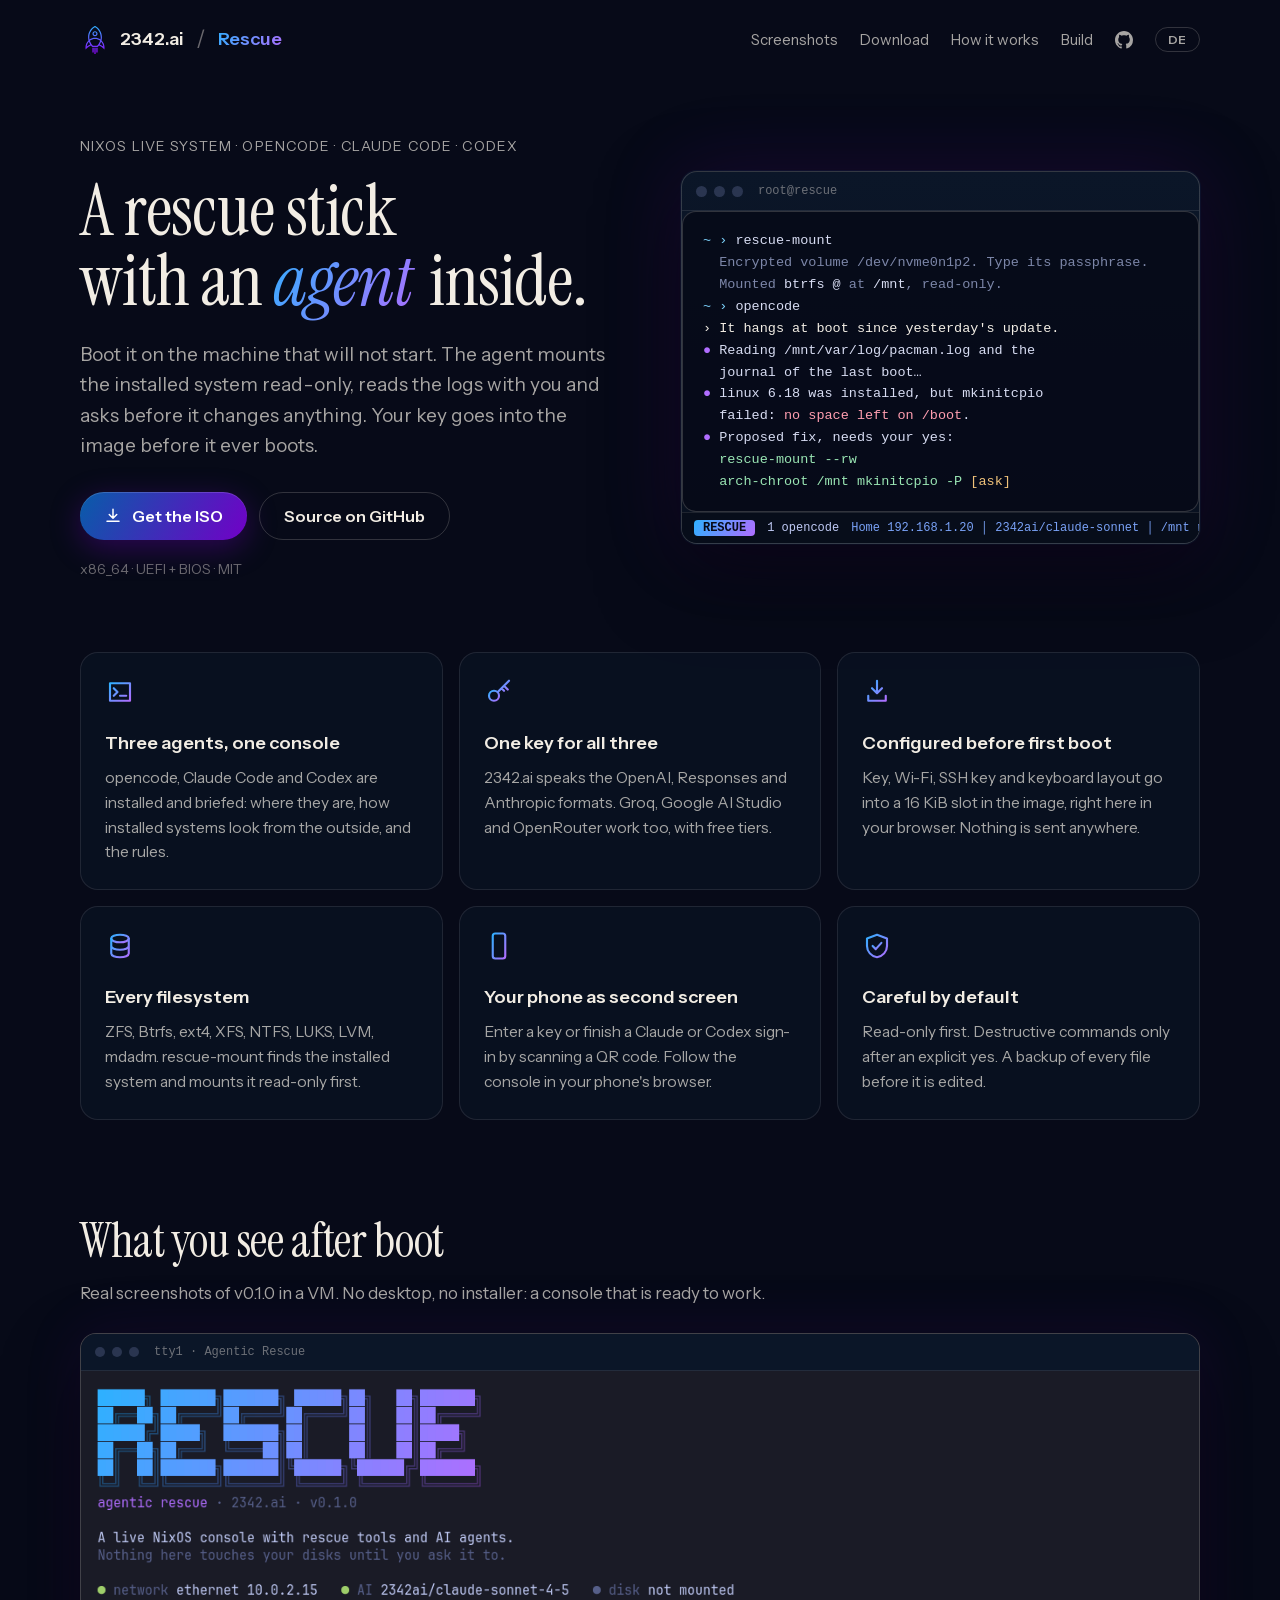
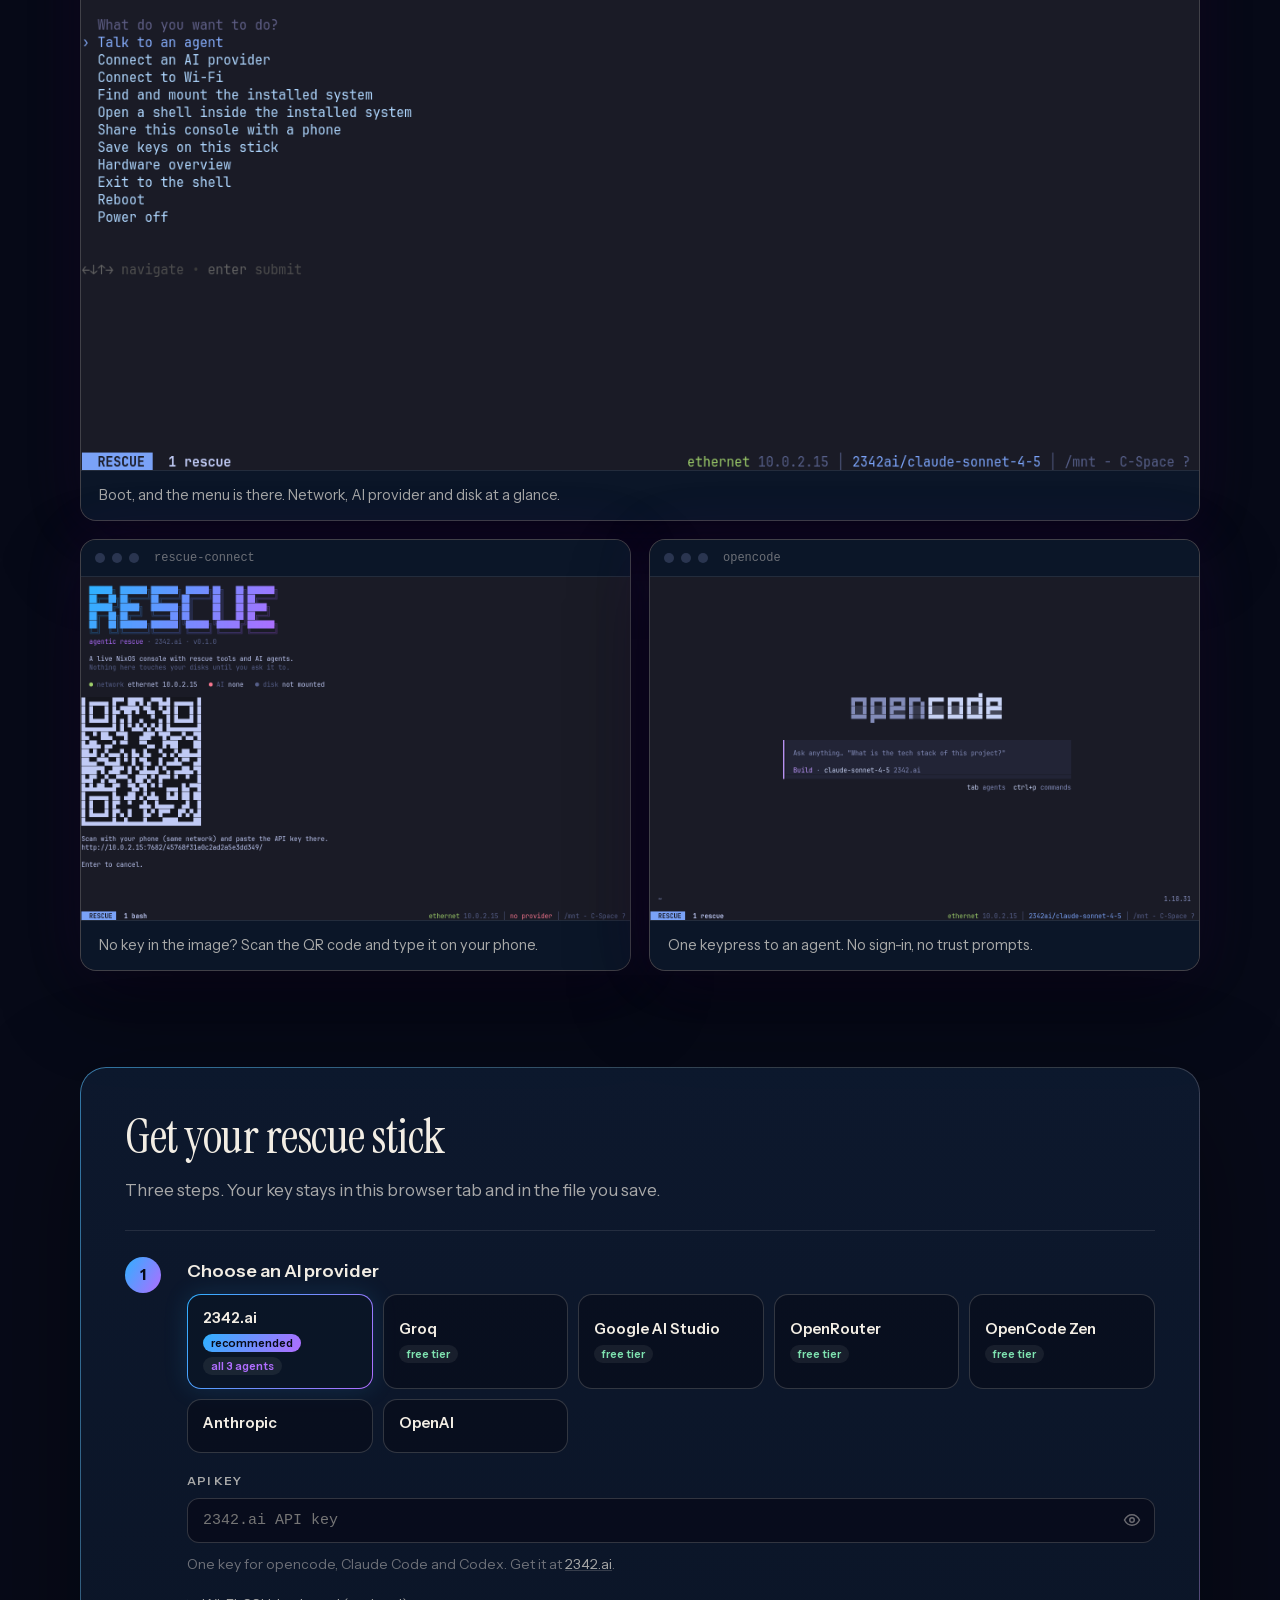
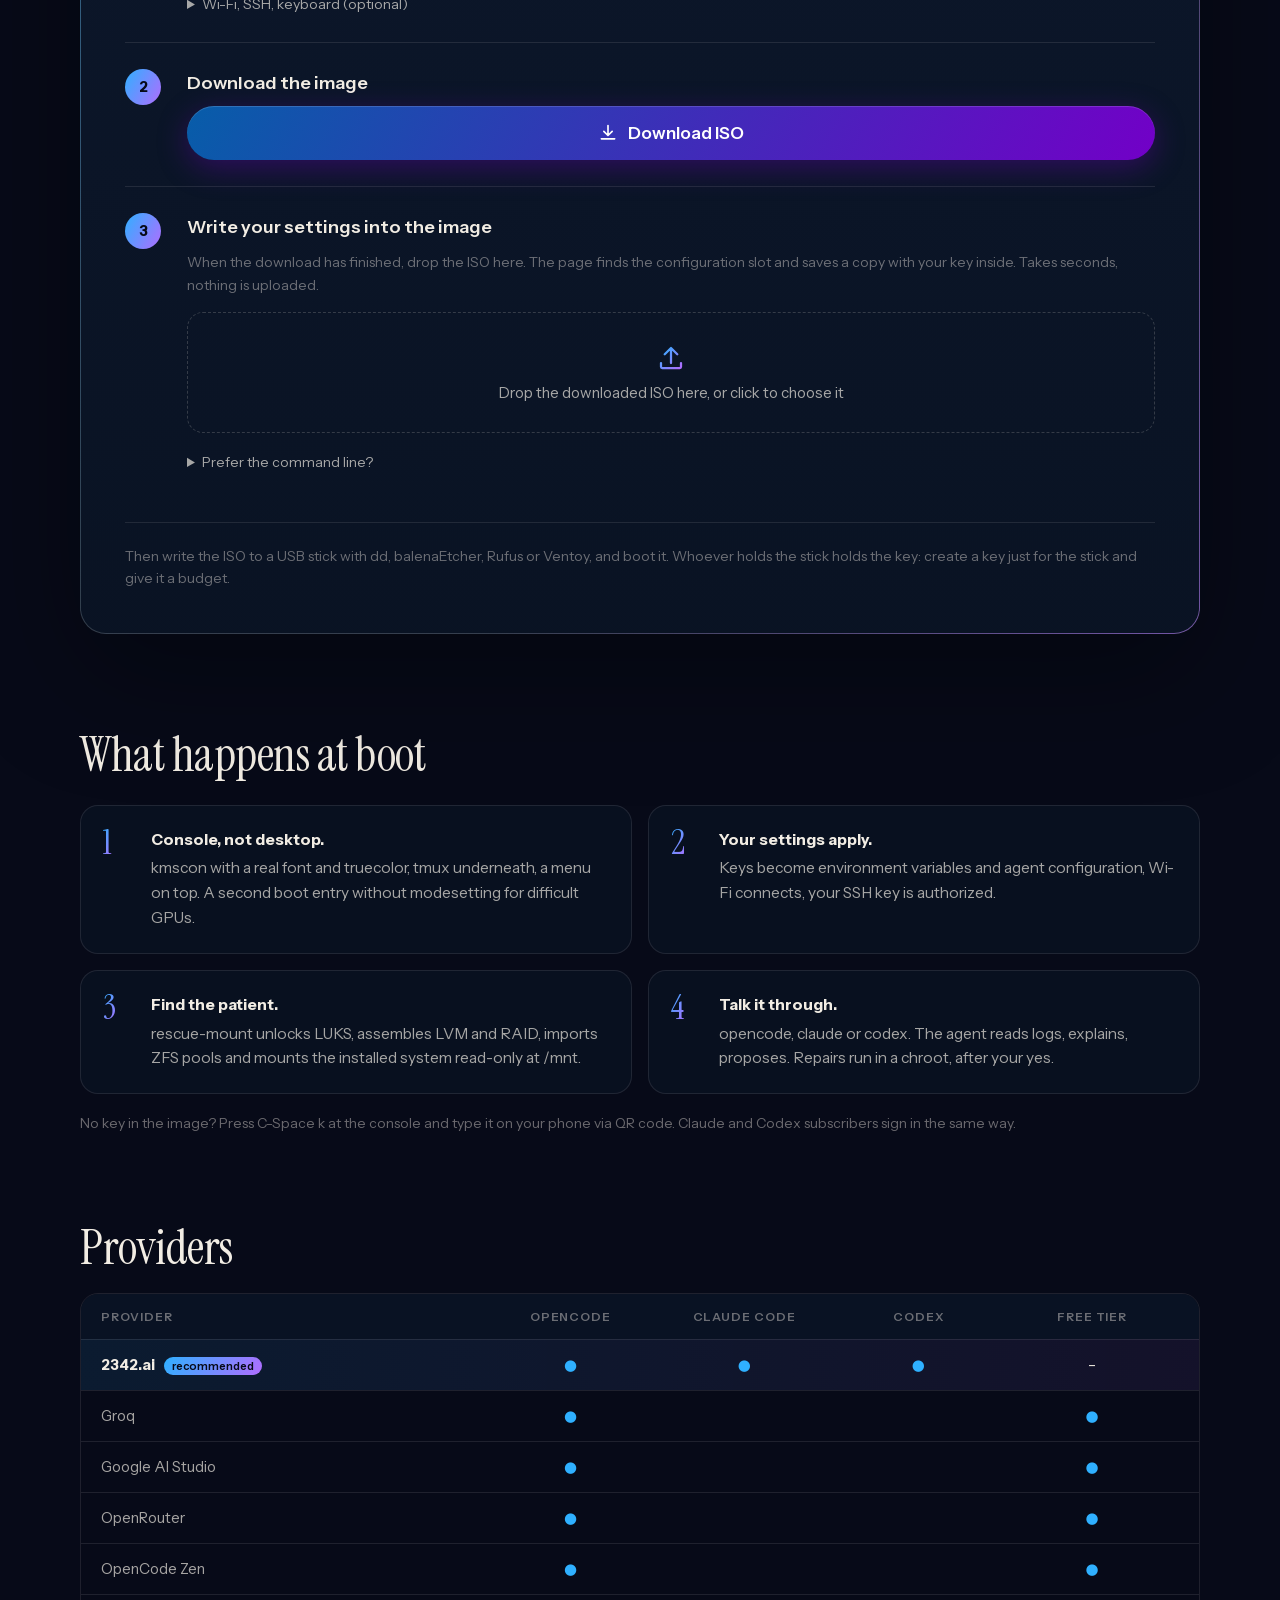
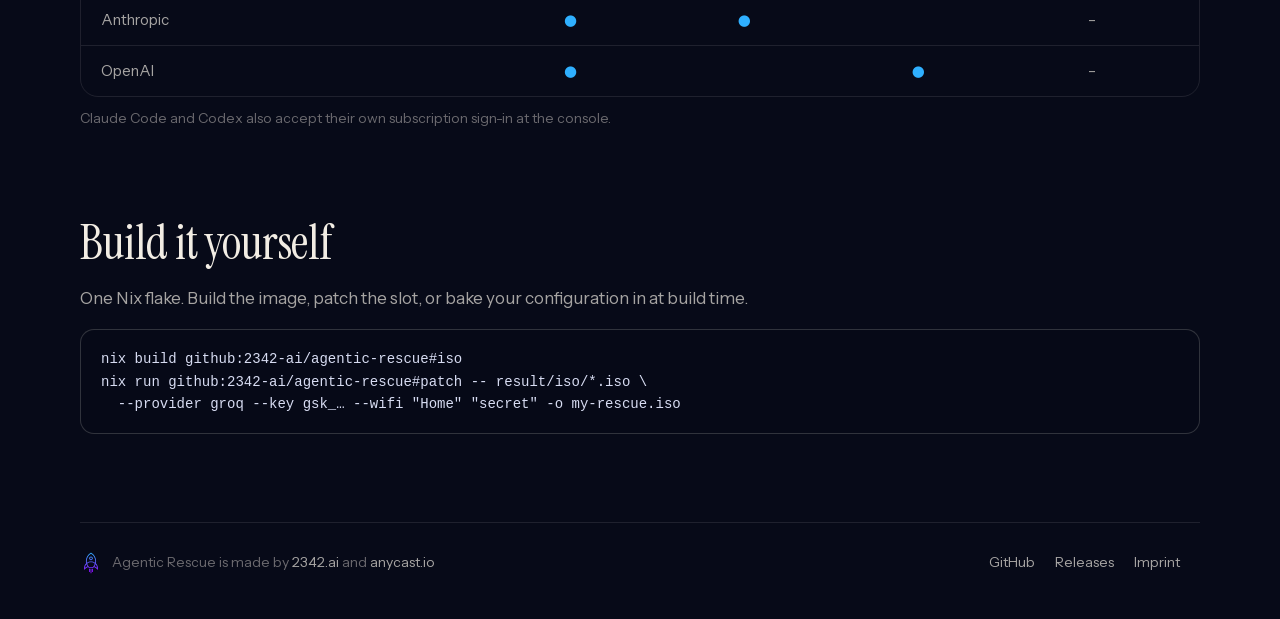
==== commit 07821989: "Download page: screenshots of the console, the QR handoff and opencode Co-Authored-By: Claude Opus 5" ====
--- a/web/index.html
+++ b/web/index.html
@@ -41,6 +41,7 @@
     <a href="#" class="product">Rescue</a>
   </div>
   <nav>
+    <a href="#screens" data-i18n="nav.screens">Screenshots</a>
     <a href="#download" data-i18n="nav.download">Download</a>
     <a href="#how" data-i18n="nav.how">How it works</a>
     <a href="#build" data-i18n="nav.build">Build</a>
@@ -111,6 +112,30 @@
       <h3 data-i18n="f6.t">Careful by default</h3>
       <p data-i18n="f6.p">Read-only first. Destructive commands only after an explicit yes. A backup of every file before it is edited.</p>
     </article>
+  </section>
+
+  <section class="screens" id="screens">
+    <div class="section-head">
+      <h2 data-i18n="sc.title">What you see after boot</h2>
+      <p data-i18n="sc.sub">Real screenshots of v0.1.0 in a VM. No desktop, no installer: a console that is ready to work.</p>
+    </div>
+    <figure class="shot big">
+      <div class="shot-bar"><span></span><span></span><span></span><em>tty1 · Agentic Rescue</em></div>
+      <img src="screens/console.png" width="1280" height="800" loading="lazy" alt="Console after boot: RESCUE logo, status of network, AI and disk, and the menu">
+      <figcaption data-i18n="sc.c1">Boot, and the menu is there. Network, AI provider and disk at a glance.</figcaption>
+    </figure>
+    <div class="shot-row">
+      <figure class="shot">
+        <div class="shot-bar"><span></span><span></span><span></span><em>rescue-connect</em></div>
+        <img src="screens/qr.png" width="1280" height="800" loading="lazy" alt="QR code to enter an API key on the phone">
+        <figcaption data-i18n="sc.c2">No key in the image? Scan the QR code and type it on your phone.</figcaption>
+      </figure>
+      <figure class="shot">
+        <div class="shot-bar"><span></span><span></span><span></span><em>opencode</em></div>
+        <img src="screens/opencode.png" width="1280" height="800" loading="lazy" alt="opencode started from the menu, using 2342.ai">
+        <figcaption data-i18n="sc.c3">One keypress to an agent. No sign-in, no trust prompts.</figcaption>
+      </figure>
+    </div>
   </section>
 
   <section class="download" id="download">
--- a/web/style.css
+++ b/web/style.css
@@ -24,6 +24,7 @@
   --w: min(1120px, calc(100% - 40px));
 }
 * { box-sizing: border-box; }
+[hidden] { display: none !important; }
 html { scroll-behavior: smooth; }
 html, body { margin: 0; background: var(--bg); color: var(--text); font: 17px/1.6 var(--sans); -webkit-font-smoothing: antialiased; }
 a { color: var(--blue); text-decoration: none; }
@@ -58,7 +59,7 @@
 /* hero */
 .hero { display: grid; grid-template-columns: 1.05fr 1fr; gap: 56px; align-items: center; padding: 56px 0 72px; }
 .eyebrow { color: var(--muted); font-size: 14px; letter-spacing: .08em; text-transform: uppercase; margin: 0 0 18px; }
-h1 { font-size: clamp(48px, 6.6vw, 84px); line-height: .98; margin: 0 0 24px; }
+h1 { font-size: clamp(46px, 5.6vw, 76px); line-height: .98; margin: 0 0 24px; }
 h1 em { font-style: italic; background: var(--grad); -webkit-background-clip: text; background-clip: text; color: transparent; padding-right: .06em; }
 .lead { color: var(--muted); font-size: 19px; max-width: 34em; margin: 0 0 30px; }
 .cta { display: flex; gap: 12px; flex-wrap: wrap; }
@@ -96,6 +97,16 @@
 .features article:hover { border-color: rgba(176, 109, 255, .35); transform: translateY(-2px); }
 .features svg { width: 30px; height: 30px; fill: none; stroke: url(#g); stroke-width: 1.7; stroke-linecap: round; stroke-linejoin: round; margin-bottom: 14px; }
 .features p { color: var(--muted); font-size: 15.5px; margin: 0; }
+
+/* screenshots */
+.screens { margin-bottom: 96px; }
+.shot { margin: 0; background: #1a1b26; border: 1px solid var(--line2); border-radius: 16px; overflow: hidden; box-shadow: 0 30px 80px rgba(0, 0, 0, .45), 0 0 60px rgba(114, 0, 199, .12); }
+.shot img { display: block; width: 100%; height: auto; }
+.shot-bar { display: flex; align-items: center; gap: 7px; padding: 11px 14px; background: #0b1628; border-bottom: 1px solid var(--line); }
+.shot-bar span { width: 10px; height: 10px; border-radius: 50%; background: #2a3550; }
+.shot-bar em { margin-left: 8px; color: var(--dim); font: 12px var(--mono); font-style: normal; }
+.shot figcaption { padding: 13px 18px; color: var(--muted); font-size: 14.5px; background: #0b1628; border-top: 1px solid var(--line); }
+.shot-row { display: grid; grid-template-columns: 1fr 1fr; gap: 18px; margin-top: 18px; }
 
 /* download */
 .download { background: linear-gradient(180deg, rgba(14, 27, 49, .85), rgba(10, 21, 38, .85)); border: 1px solid var(--line2); border-radius: 26px; padding: 44px; margin-bottom: 96px; position: relative; box-shadow: 0 40px 120px rgba(0, 0, 0, .35); }
@@ -186,6 +197,7 @@
   .hero { grid-template-columns: 1fr; gap: 36px; padding-top: 28px; }
   .features { grid-template-columns: 1fr 1fr; }
   .how ol { grid-template-columns: 1fr; }
+  .shot-row { grid-template-columns: 1fr; }
   .term-body { font-size: 12px; }
 }
 @media (max-width: 620px) {
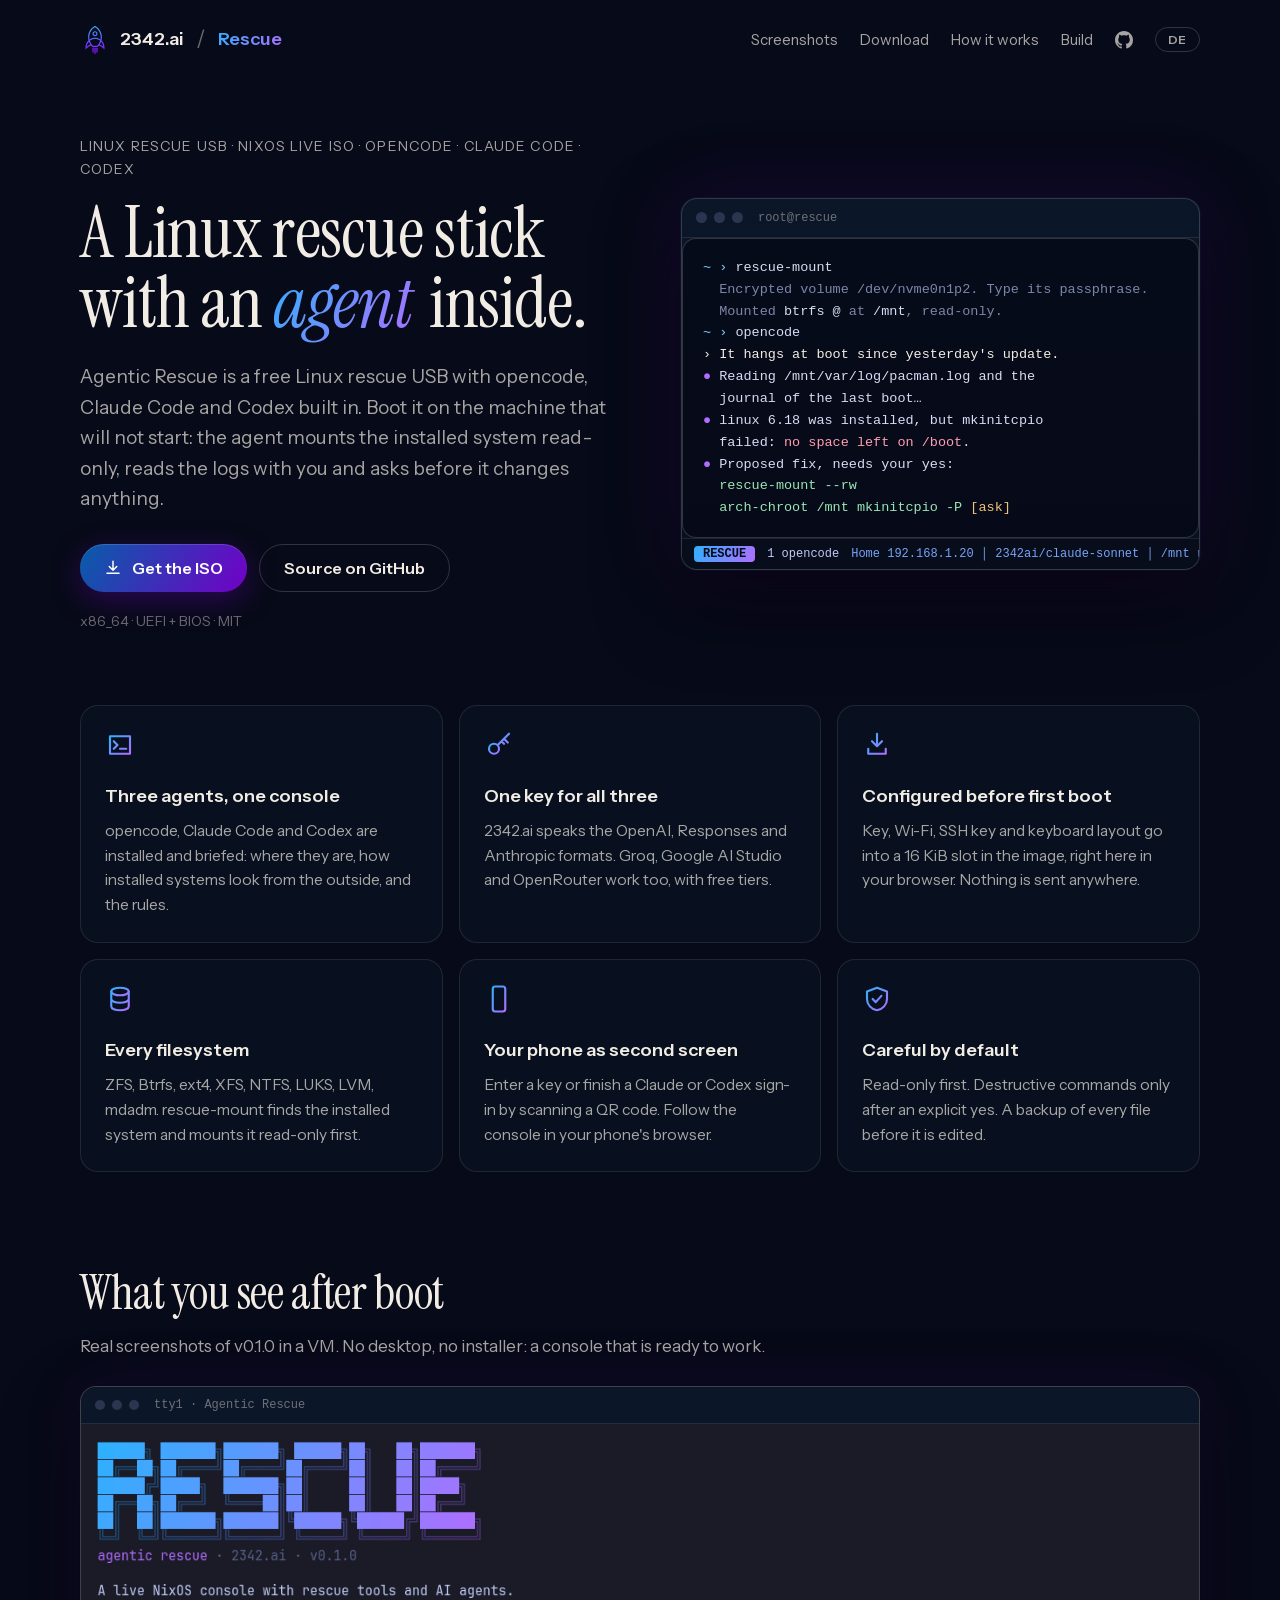
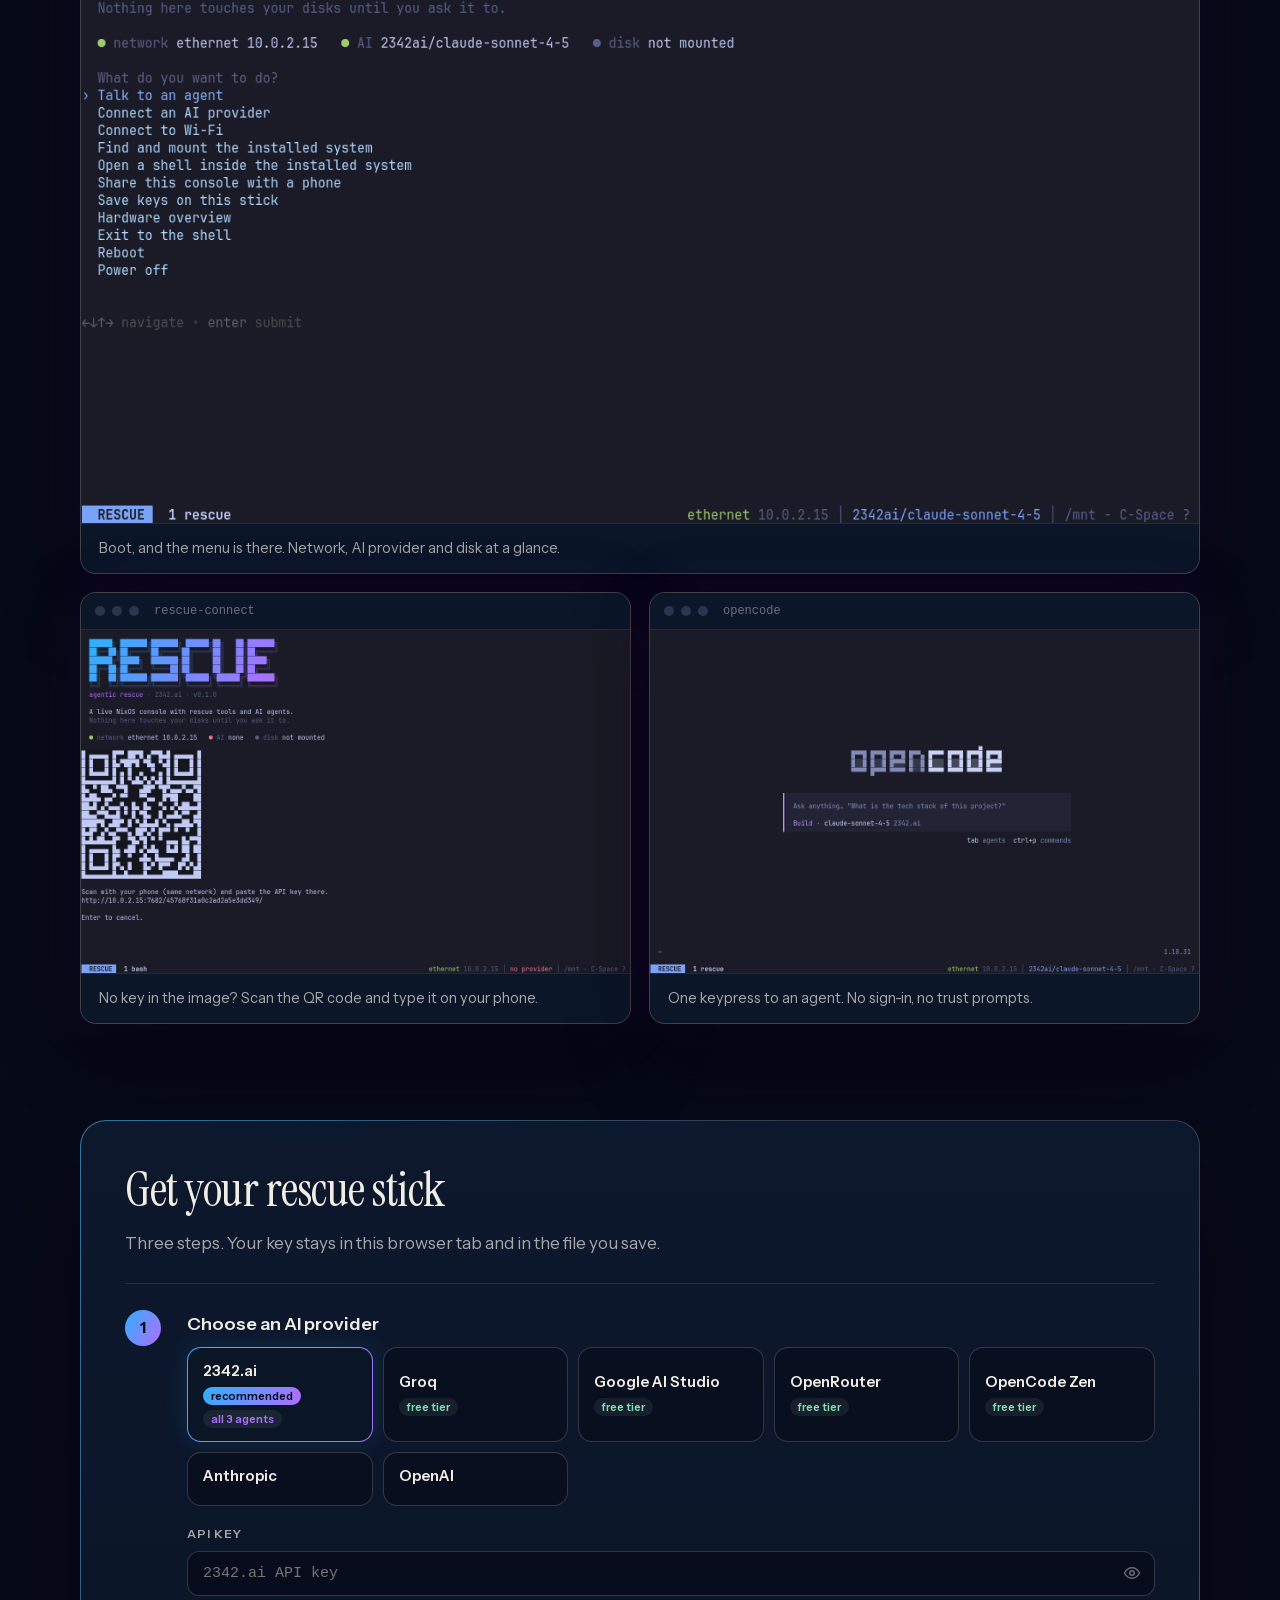
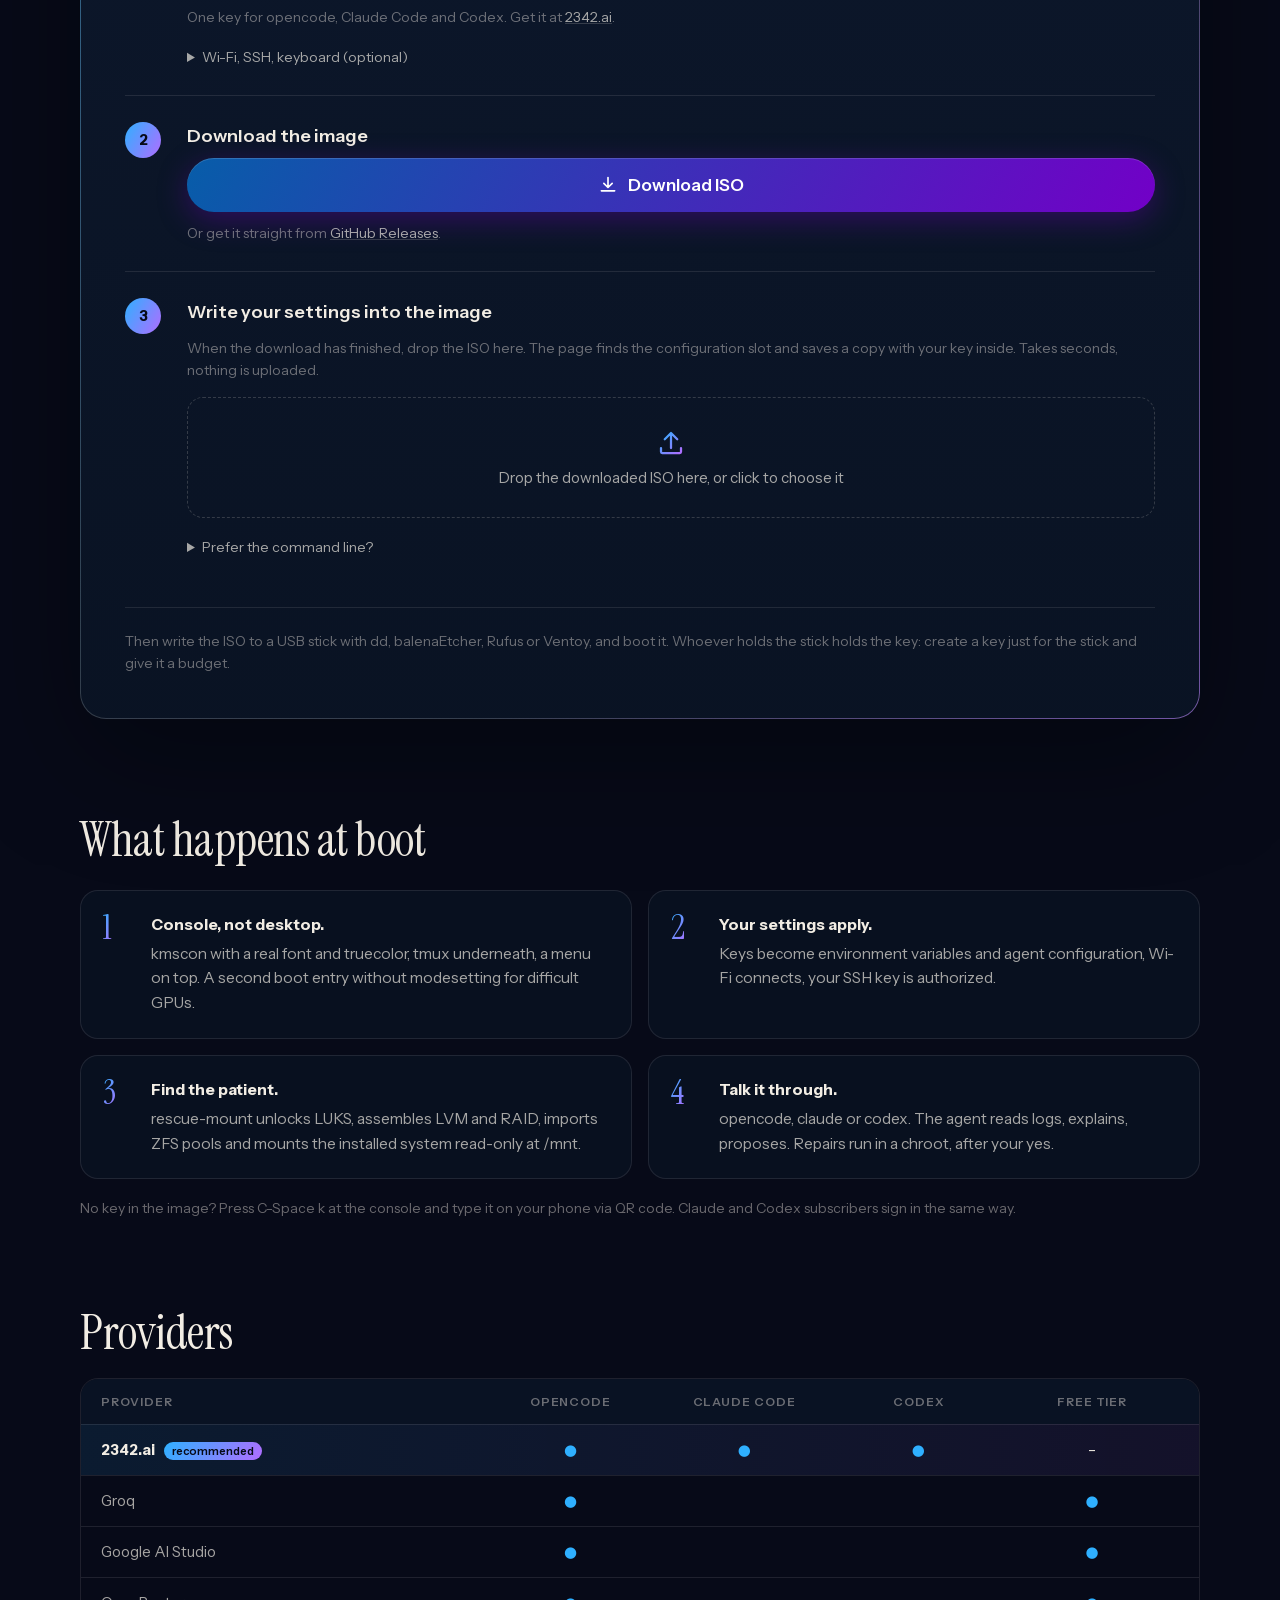
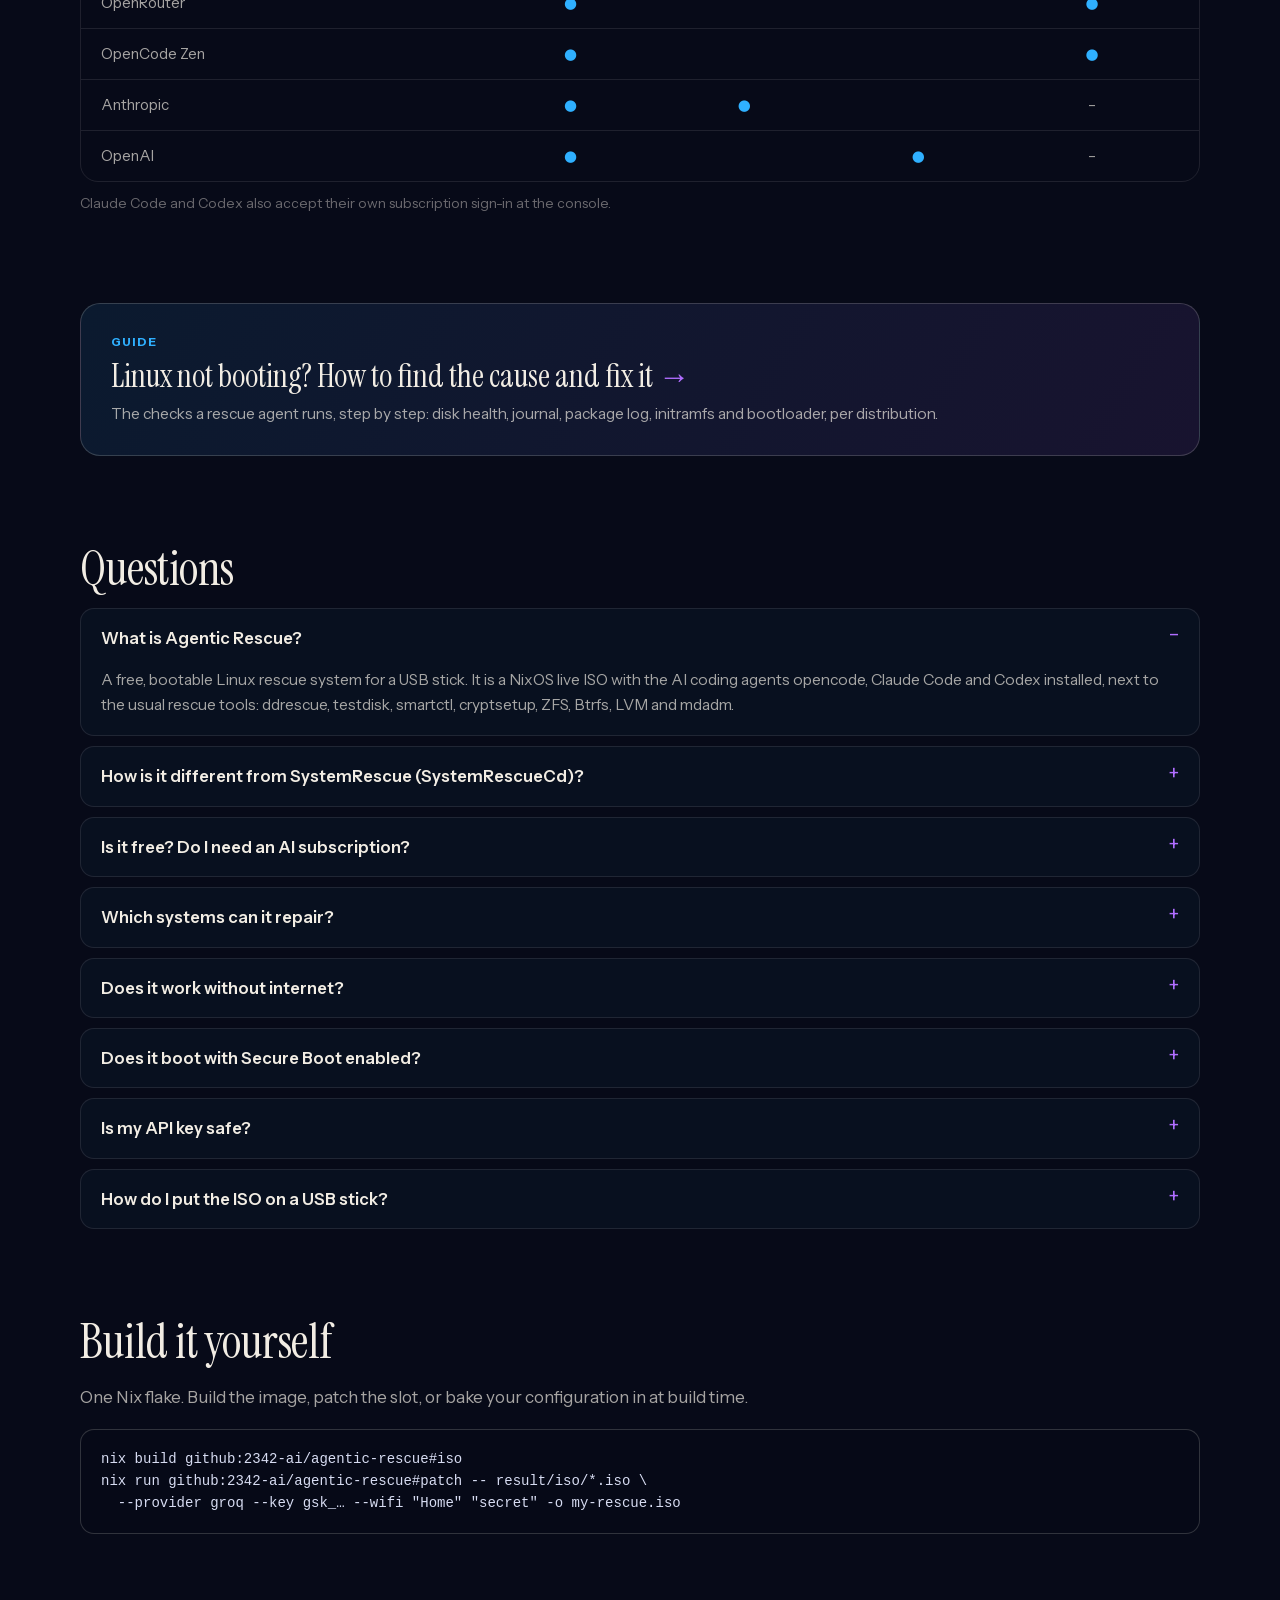
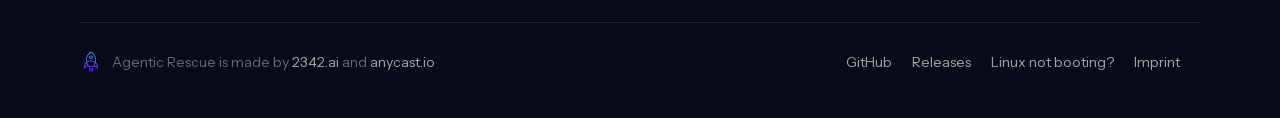
==== commit 24effc05: "Download page: SEO and answer-engine optimisation Based on a DataForSEO audit and a Search Console c" ====
--- a/web/index.html
+++ b/web/index.html
@@ -3,28 +3,164 @@
 <head>
 <meta charset="utf-8">
 <meta name="viewport" content="width=device-width, initial-scale=1">
-<title>Agentic Rescue · 2342.ai</title>
-<meta name="description" content="A NixOS rescue stick with opencode, Claude Code and Codex inside. Pick a provider, download, boot, repair. One 2342.ai key drives all three agents.">
+<title>Agentic Rescue: Linux rescue USB with AI agents · 2342.ai</title>
+<meta name="description" content="Free Linux rescue USB with opencode, Claude Code and Codex built in. Boot the PC that will not start and let an agent find the cause. A SystemRescue alternative.">
 <meta name="theme-color" content="#070a18">
 <link rel="canonical" href="https://rescue.2342.ai/">
 <meta property="og:type" content="website">
 <meta property="og:site_name" content="2342.ai">
 <meta property="og:url" content="https://rescue.2342.ai/">
-<meta property="og:title" content="Agentic Rescue: a rescue stick with an AI agent inside">
+<meta property="og:title" content="Agentic Rescue: a Linux rescue USB with an AI agent inside">
 <meta property="og:description" content="NixOS live system with opencode, Claude Code and Codex. Your key goes into the image before it ever boots. Mount, diagnose, repair.">
 <meta property="og:image" content="https://rescue.2342.ai/og.png">
 <meta property="og:image:width" content="1200">
 <meta property="og:image:height" content="630">
 <meta property="og:image:alt" content="Agentic Rescue by 2342.ai: terminal with an agent diagnosing a broken boot">
 <meta name="twitter:card" content="summary_large_image">
-<meta name="twitter:title" content="Agentic Rescue: a rescue stick with an AI agent inside">
+<meta name="twitter:title" content="Agentic Rescue: a Linux rescue USB with an AI agent inside">
 <meta name="twitter:description" content="NixOS live system with opencode, Claude Code and Codex. Mount, diagnose, repair.">
 <meta name="twitter:image" content="https://rescue.2342.ai/og.png">
+<meta name="twitter:image:alt" content="Agentic Rescue by 2342.ai: terminal with an agent diagnosing a broken boot">
+<meta name="robots" content="index, follow, max-image-preview:large">
+<link rel="alternate" type="text/plain" href="https://rescue.2342.ai/llms.txt" title="llms.txt">
 <link rel="icon" href="assets/2342-rocket.svg" type="image/svg+xml">
 <link rel="apple-touch-icon" href="assets/apple-touch-icon.png">
 <link rel="preload" href="fonts/instrument-serif.woff2" as="font" type="font/woff2" crossorigin>
 <link rel="preload" href="fonts/instrument-sans.woff2" as="font" type="font/woff2" crossorigin>
 <link rel="stylesheet" href="style.css">
+<script type="application/ld+json">
+{
+ "@context": "https://schema.org",
+ "@graph": [
+  {
+   "@type": "Organization",
+   "@id": "https://2342.ai/#org",
+   "name": "2342.ai",
+   "url": "https://2342.ai",
+   "logo": "https://rescue.2342.ai/assets/apple-touch-icon.png",
+   "sameAs": [
+    "https://github.com/2342-ai"
+   ]
+  },
+  {
+   "@type": "WebSite",
+   "@id": "https://rescue.2342.ai/#website",
+   "url": "https://rescue.2342.ai/",
+   "name": "Agentic Rescue",
+   "inLanguage": "en",
+   "publisher": {
+    "@id": "https://2342.ai/#org"
+   }
+  },
+  {
+   "@type": "SoftwareApplication",
+   "@id": "https://rescue.2342.ai/#app",
+   "name": "Agentic Rescue",
+   "description": "Free Linux rescue USB: a NixOS live ISO with the AI agents opencode, Claude Code and Codex built in, for diagnosing and repairing systems that will not boot.",
+   "applicationCategory": "UtilitiesApplication",
+   "applicationSubCategory": "System rescue and recovery",
+   "operatingSystem": "Boots on x86_64 PCs with UEFI or BIOS",
+   "url": "https://rescue.2342.ai/",
+   "downloadUrl": "https://github.com/2342-ai/agentic-rescue/releases/latest",
+   "softwareHelp": {
+    "@type": "CreativeWork",
+    "url": "https://rescue.2342.ai/fix-linux-not-booting/"
+   },
+   "screenshot": "https://rescue.2342.ai/screens/console.png",
+   "license": "https://opensource.org/licenses/MIT",
+   "isAccessibleForFree": true,
+   "offers": {
+    "@type": "Offer",
+    "price": "0",
+    "priceCurrency": "EUR"
+   },
+   "featureList": [
+    "opencode, Claude Code and Codex preinstalled",
+    "API key written into the ISO in the browser",
+    "LUKS, LVM, mdadm, ZFS, Btrfs, ext4, XFS and NTFS support",
+    "Read-only mount by default",
+    "QR code handoff to a phone for keys and sign-ins"
+   ],
+   "publisher": {
+    "@id": "https://2342.ai/#org"
+   },
+   "sameAs": [
+    "https://github.com/2342-ai/agentic-rescue"
+   ]
+  },
+  {
+   "@type": "FAQPage",
+   "@id": "https://rescue.2342.ai/#faq",
+   "mainEntity": [
+    {
+     "@type": "Question",
+     "name": "What is Agentic Rescue?",
+     "acceptedAnswer": {
+      "@type": "Answer",
+      "text": "A free, bootable Linux rescue system for a USB stick. It is a NixOS live ISO with the AI coding agents opencode, Claude Code and Codex installed, next to the usual rescue tools: ddrescue, testdisk, smartctl, cryptsetup, ZFS, Btrfs, LVM and mdadm."
+     }
+    },
+    {
+     "@type": "Question",
+     "name": "How is it different from SystemRescue (SystemRescueCd)?",
+     "acceptedAnswer": {
+      "@type": "Answer",
+      "text": "SystemRescue is the classic Arch-based rescue toolkit with GParted and an optional graphical desktop. Agentic Rescue is NixOS-based, console-only, and adds three AI agents that read the logs of the broken system, explain what they find and propose repairs. If you want a graphical partition editor, use SystemRescue. If you want help finding the cause, use Agentic Rescue."
+     }
+    },
+    {
+     "@type": "Question",
+     "name": "Is it free? Do I need an AI subscription?",
+     "acceptedAnswer": {
+      "@type": "Answer",
+      "text": "The ISO is free and MIT licensed. The agents need a model: bring an API key (Groq, Google AI Studio and OpenRouter have free tiers), use one 2342.ai key for all three agents, or sign in with an existing Claude or ChatGPT subscription at the console."
+     }
+    },
+    {
+     "@type": "Question",
+     "name": "Which systems can it repair?",
+     "acceptedAnswer": {
+      "@type": "Answer",
+      "text": "Linux installs of any distribution: NixOS, Arch and its derivatives, Debian, Ubuntu and Fedora, encrypted with LUKS or not, on ext4, Btrfs, XFS or ZFS. For Windows it can mount NTFS, copy files off the disk and reset local passwords with chntpw, but it does not run Windows repair tools."
+     }
+    },
+    {
+     "@type": "Question",
+     "name": "Does it work without internet?",
+     "acceptedAnswer": {
+      "@type": "Answer",
+      "text": "The published image needs a network connection for the agents. Ethernet works automatically, Wi-Fi is set up with impala or written into the image on this page. An offline variant with a local language model can be built from source with nix build .#iso-offline."
+     }
+    },
+    {
+     "@type": "Question",
+     "name": "Does it boot with Secure Boot enabled?",
+     "acceptedAnswer": {
+      "@type": "Answer",
+      "text": "Not yet. The image is not signed for Secure Boot. Switch Secure Boot off in the firmware settings to boot the stick, and switch it back on when you are done."
+     }
+    },
+    {
+     "@type": "Question",
+     "name": "Is my API key safe?",
+     "acceptedAnswer": {
+      "@type": "Answer",
+      "text": "The key never leaves your browser: the page writes it into your own copy of the image. On the stick it is stored in plain text, so whoever holds the stick holds the key. Create a key just for the stick and give it a budget."
+     }
+    },
+    {
+     "@type": "Question",
+     "name": "How do I put the ISO on a USB stick?",
+     "acceptedAnswer": {
+      "@type": "Answer",
+      "text": "With any tool that writes disk images: dd on Linux and macOS, balenaEtcher, Rufus in DD image mode, or Ventoy. The stick needs at least 4 GB."
+     }
+    }
+   ]
+  }
+ ]
+}
+</script>
 </head>
 <body>
 <svg width="0" height="0" style="position:absolute" aria-hidden="true">
@@ -53,9 +189,9 @@
 <main>
   <section class="hero">
     <div class="hero-text">
-      <p class="eyebrow" data-i18n="hero.eyebrow">NixOS live system · opencode · Claude Code · Codex</p>
-      <h1 data-i18n-html="hero.title">A rescue stick<br>with an <em>agent</em> inside.</h1>
-      <p class="lead" data-i18n="hero.lead">Boot it on the machine that will not start. The agent mounts the installed system read-only, reads the logs with you and asks before it changes anything. Your key goes into the image before it ever boots.</p>
+      <p class="eyebrow" data-i18n="hero.eyebrow">Linux rescue USB · NixOS live ISO · opencode · Claude Code · Codex</p>
+      <h1 data-i18n-html="hero.title">A Linux rescue stick<br>with an <em>agent</em> inside.</h1>
+      <p class="lead" data-i18n="hero.lead">Agentic Rescue is a free Linux rescue USB with opencode, Claude Code and Codex built in. Boot it on the machine that will not start: the agent mounts the installed system read-only, reads the logs with you and asks before it changes anything.</p>
       <div class="cta">
         <a class="btn primary" href="#download"><svg viewBox="0 0 24 24" width="18" height="18" fill="none" stroke="currentColor" stroke-width="2" stroke-linecap="round" stroke-linejoin="round"><path d="M12 3v12m0 0l-5-5m5 5l5-5M4 19h16"/></svg><span data-i18n="hero.cta">Get the ISO</span></a>
         <a class="btn ghost" href="https://github.com/2342-ai/agentic-rescue" rel="noopener" data-i18n="hero.source">Source on GitHub</a>
@@ -178,6 +314,8 @@
         <h3 data-i18n="s2.t">Download the image</h3>
         <div class="variants" id="variants"></div>
         <button class="btn primary big" id="go"><svg viewBox="0 0 24 24" width="20" height="20" fill="none" stroke="currentColor" stroke-width="2" stroke-linecap="round" stroke-linejoin="round"><path d="M12 3v12m0 0l-5-5m5 5l5-5M4 19h16"/></svg><span id="go-label" data-i18n="s2.go">Download ISO</span></button>
+        <p class="hint"><span data-i18n="s2.direct">Or get it straight from</span> <a href="https://github.com/2342-ai/agentic-rescue/releases/latest" rel="noopener">GitHub Releases</a>.</p>
+        <noscript><p class="hint">JavaScript is off: download the ISO from <a href="https://github.com/2342-ai/agentic-rescue/releases/latest">GitHub Releases</a> and add your key at the console or with <code>nix run github:2342-ai/agentic-rescue#patch</code>.</p></noscript>
         <div class="dlstate" id="dlstate" hidden>
           <div class="bar"><div id="bar"></div></div>
           <div class="dlinfo"><span class="spinner" id="spinner"></span><p id="status"></p></div>
@@ -237,6 +375,26 @@
     <p class="hint" data-i18n="pt.note">Claude Code and Codex also accept their own subscription sign-in at the console.</p>
   </section>
 
+  <section class="guide-teaser">
+    <a href="fix-linux-not-booting/" class="teaser">
+      <span class="teaser-kicker" data-i18n="gt.kicker">Guide</span>
+      <span class="teaser-title" data-i18n="gt.title">Linux not booting? How to find the cause and fix it</span>
+      <span class="teaser-text" data-i18n="gt.text">The checks a rescue agent runs, step by step: disk health, journal, package log, initramfs and bootloader, per distribution.</span>
+    </a>
+  </section>
+
+  <section class="faq" id="faq">
+    <h2 data-i18n="faq.title">Questions</h2>
+    <details open><summary data-i18n="faq.q1">What is Agentic Rescue?</summary><p data-i18n="faq.a1">A free, bootable Linux rescue system for a USB stick. It is a NixOS live ISO with the AI coding agents opencode, Claude Code and Codex installed, next to the usual rescue tools: ddrescue, testdisk, smartctl, cryptsetup, ZFS, Btrfs, LVM and mdadm.</p></details>
+    <details><summary data-i18n="faq.q2">How is it different from SystemRescue (SystemRescueCd)?</summary><p data-i18n="faq.a2">SystemRescue is the classic Arch-based rescue toolkit with GParted and an optional graphical desktop. Agentic Rescue is NixOS-based, console-only, and adds three AI agents that read the logs of the broken system, explain what they find and propose repairs. If you want a graphical partition editor, use SystemRescue. If you want help finding the cause, use Agentic Rescue.</p></details>
+    <details><summary data-i18n="faq.q3">Is it free? Do I need an AI subscription?</summary><p data-i18n="faq.a3">The ISO is free and MIT licensed. The agents need a model: bring an API key (Groq, Google AI Studio and OpenRouter have free tiers), use one 2342.ai key for all three agents, or sign in with an existing Claude or ChatGPT subscription at the console.</p></details>
+    <details><summary data-i18n="faq.q4">Which systems can it repair?</summary><p data-i18n="faq.a4">Linux installs of any distribution: NixOS, Arch and its derivatives, Debian, Ubuntu and Fedora, encrypted with LUKS or not, on ext4, Btrfs, XFS or ZFS. For Windows it can mount NTFS, copy files off the disk and reset local passwords with chntpw, but it does not run Windows repair tools.</p></details>
+    <details><summary data-i18n="faq.q5">Does it work without internet?</summary><p data-i18n="faq.a5">The published image needs a network connection for the agents. Ethernet works automatically, Wi-Fi is set up with impala or written into the image on this page. An offline variant with a local language model can be built from source with nix build .#iso-offline.</p></details>
+    <details><summary data-i18n="faq.q6">Does it boot with Secure Boot enabled?</summary><p data-i18n="faq.a6">Not yet. The image is not signed for Secure Boot. Switch Secure Boot off in the firmware settings to boot the stick, and switch it back on when you are done.</p></details>
+    <details><summary data-i18n="faq.q7">Is my API key safe?</summary><p data-i18n="faq.a7">The key never leaves your browser: the page writes it into your own copy of the image. On the stick it is stored in plain text, so whoever holds the stick holds the key. Create a key just for the stick and give it a budget.</p></details>
+    <details><summary data-i18n="faq.q8">How do I put the ISO on a USB stick?</summary><p data-i18n="faq.a8">With any tool that writes disk images: dd on Linux and macOS, balenaEtcher, Rufus in DD image mode, or Ventoy. The stick needs at least 4 GB.</p></details>
+  </section>
+
   <section class="build" id="build">
     <h2 data-i18n="build.title">Build it yourself</h2>
     <p data-i18n="build.p">One Nix flake. Build the image, patch the slot, or bake your configuration in at build time.</p>
@@ -251,6 +409,7 @@
   <div class="foot-links">
     <a href="https://github.com/2342-ai/agentic-rescue" rel="noopener">GitHub</a>
     <a href="https://github.com/2342-ai/agentic-rescue/releases" rel="noopener" data-i18n="foot.releases">Releases</a>
+    <a href="fix-linux-not-booting/" data-i18n="foot.guide">Linux not booting?</a>
     <a href="https://2342.ai/en/imprint" rel="noopener" data-i18n="foot.imprint">Imprint</a>
     <span id="version"></span>
   </div>
--- a/web/style.css
+++ b/web/style.css
@@ -209,3 +209,46 @@
   .row { grid-template-columns: 1.6fr repeat(4, 1fr); padding: 12px; font-size: 13px; }
   .term-status i { display: none; }
 }
+
+/* FAQ */
+.faq { margin-bottom: 88px; }
+.faq details { border: 1px solid var(--line); border-radius: 14px; background: rgba(10, 21, 38, .6); margin-top: 10px; }
+.faq summary { list-style: none; cursor: pointer; padding: 16px 20px; font-size: 16.5px; font-weight: 600; color: var(--text); display: flex; justify-content: space-between; gap: 16px; }
+.faq summary::-webkit-details-marker { display: none; }
+.faq summary::after { content: "+"; color: var(--violet); font-weight: 400; font-size: 20px; line-height: 1; }
+.faq details[open] summary::after { content: "−"; }
+.faq details p { margin: 0; padding: 0 20px 18px; color: var(--muted); font-size: 15.5px; }
+
+/* guide teaser on the home page */
+.guide-teaser { margin-bottom: 88px; }
+.teaser { display: block; padding: 28px 30px; border-radius: 20px; border: 1px solid var(--line2); background: linear-gradient(120deg, rgba(47, 176, 255, .1), rgba(176, 109, 255, .1)); color: var(--text); transition: border-color .2s, transform .2s; }
+.teaser:hover { text-decoration: none; border-color: var(--violet); transform: translateY(-2px); }
+.teaser-kicker { display: block; font-size: 12px; letter-spacing: .1em; text-transform: uppercase; color: var(--blue); font-weight: 700; margin-bottom: 8px; }
+.teaser-title { display: block; font: 32px/1.1 var(--serif); margin-bottom: 8px; }
+.teaser-title::after { content: " →"; color: var(--violet); }
+.teaser-text { display: block; color: var(--muted); font-size: 15.5px; }
+
+/* article pages */
+.article { max-width: 820px; padding-bottom: 40px; }
+.article h1 { font-size: clamp(38px, 5vw, 58px); margin-top: 20px; }
+.article h2 { font-size: clamp(28px, 3.4vw, 38px); margin-top: 56px; }
+.article h3 { font-size: 19px; margin: 0 0 8px; }
+.article p, .article li { color: var(--muted); font-size: 16.5px; }
+.article code { font-size: .92em; color: #d7dcf2; background: rgba(242, 237, 228, .06); padding: 1px 6px; border-radius: 6px; }
+.article pre code { background: none; padding: 0; }
+.crumbs { font-size: 14px; color: var(--dim); }
+.crumbs a { color: var(--muted); }
+.crumbs span { margin: 0 6px; }
+.answer { border-left: 3px solid var(--violet); background: rgba(176, 109, 255, .07); padding: 18px 22px; border-radius: 0 14px 14px 0; color: var(--text) !important; }
+.answer b { color: var(--violet); }
+.steps-list { list-style: none; counter-reset: st; padding: 0; margin: 20px 0 0; }
+.steps-list > li { counter-increment: st; position: relative; padding: 4px 0 18px 58px; border-left: 1px solid var(--line); margin-left: 18px; }
+.steps-list > li::before { content: counter(st); position: absolute; left: -18px; top: 0; width: 36px; height: 36px; border-radius: 50%; display: grid; place-items: center; background: var(--grad); color: #070a18; font-weight: 700; font-size: 15px; }
+.steps-list > li:last-child { border-left-color: transparent; }
+.steps-list ul { padding-left: 20px; }
+.tablewrap { overflow-x: auto; border: 1px solid var(--line); border-radius: 14px; }
+.article table { width: 100%; border-collapse: collapse; font-size: 14.5px; }
+.article th, .article td { text-align: left; padding: 12px 16px; border-top: 1px solid var(--line); color: var(--muted); vertical-align: top; }
+.article th { border-top: 0; background: rgba(10, 21, 38, .8); color: var(--dim); font-size: 12px; text-transform: uppercase; letter-spacing: .08em; }
+.cta-box { margin: 56px 0; padding: 30px; border-radius: 20px; border: 1px solid var(--line2); background: linear-gradient(180deg, rgba(14, 27, 49, .9), rgba(10, 21, 38, .9)); }
+.cta-box h2 { margin-top: 0; }
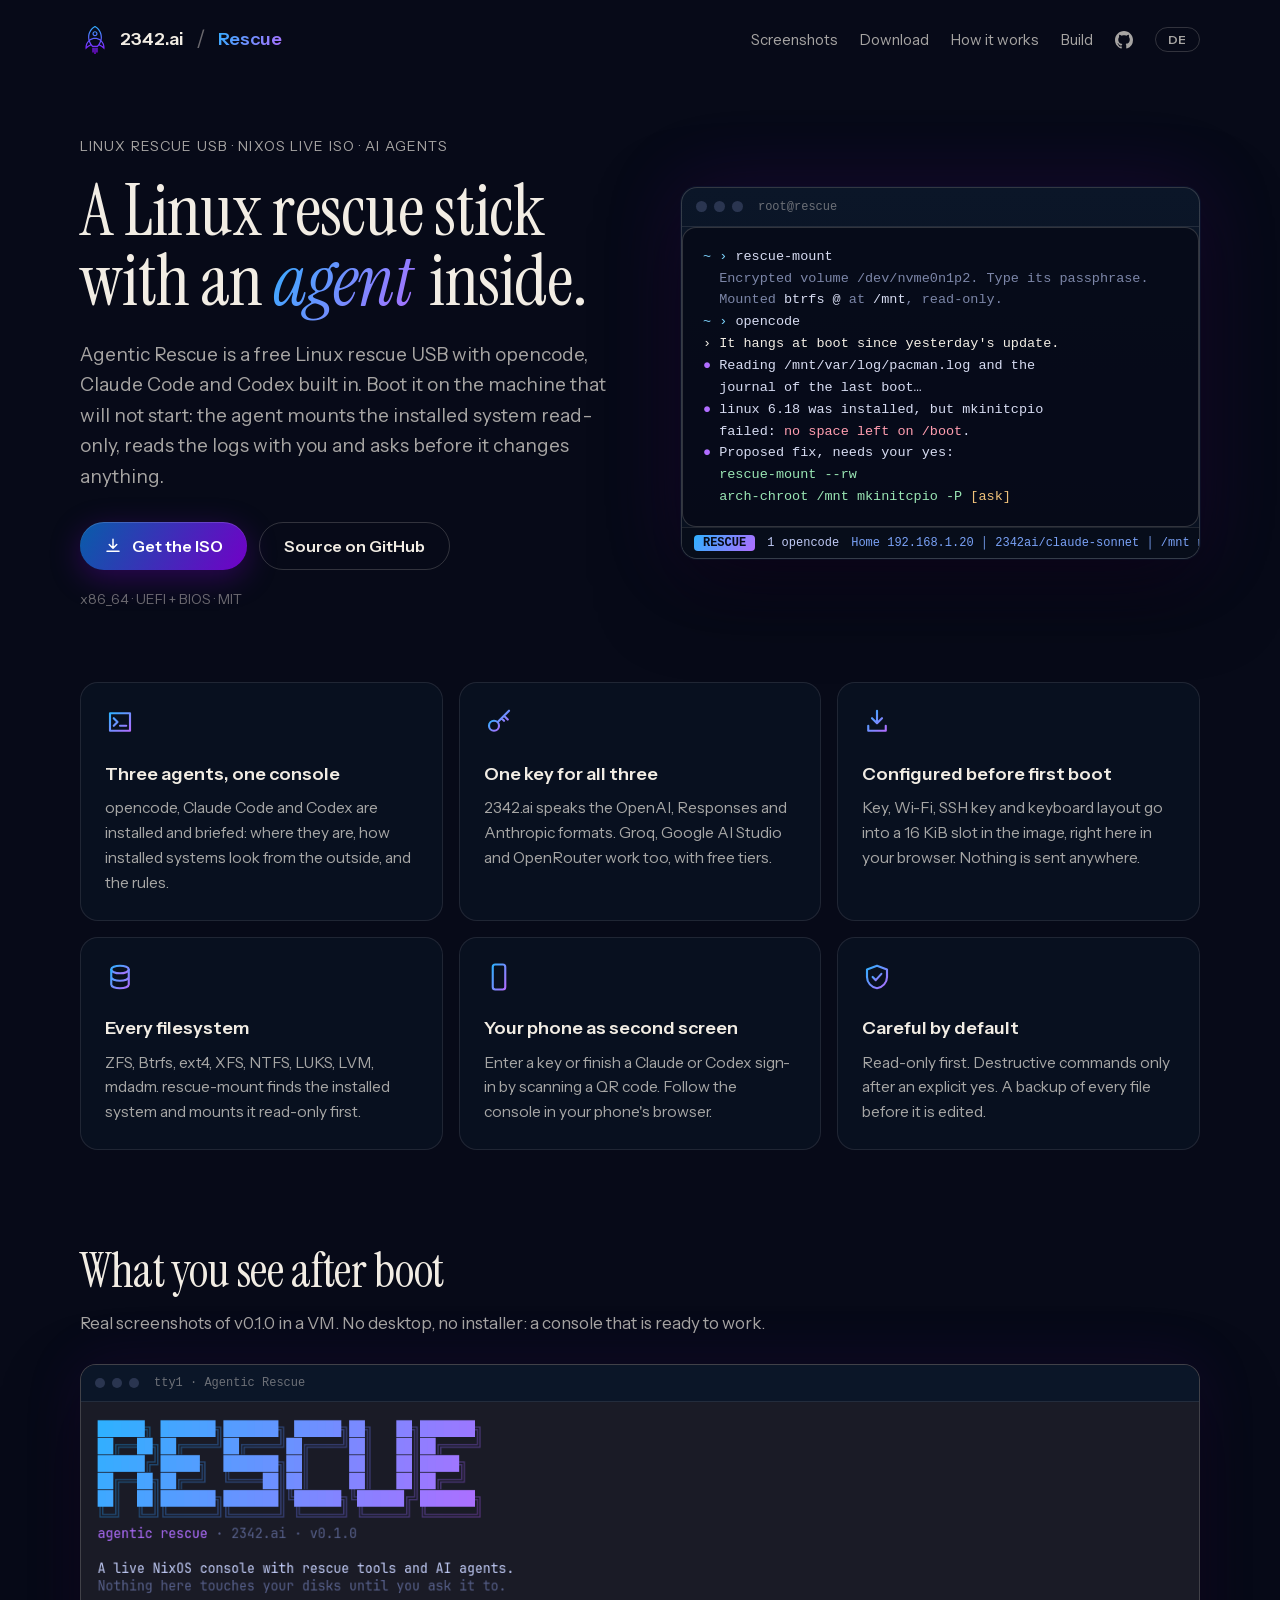
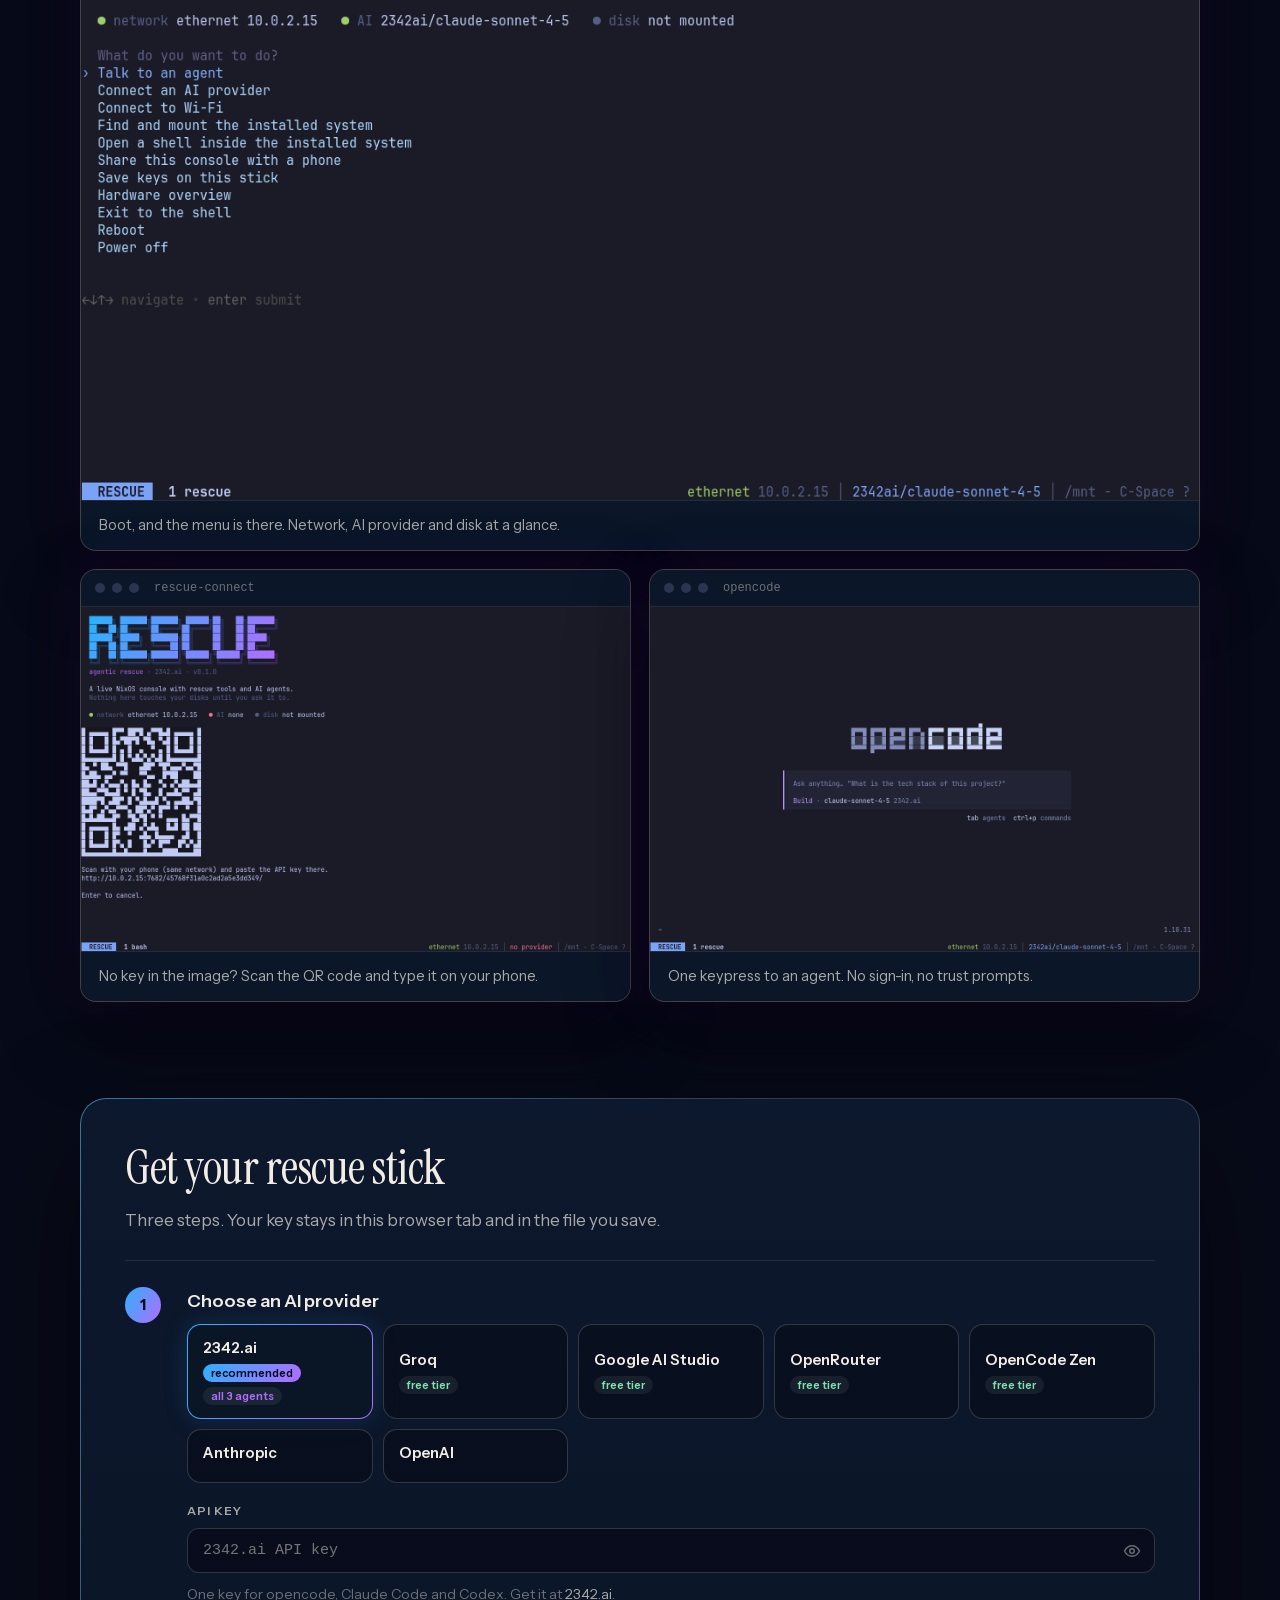
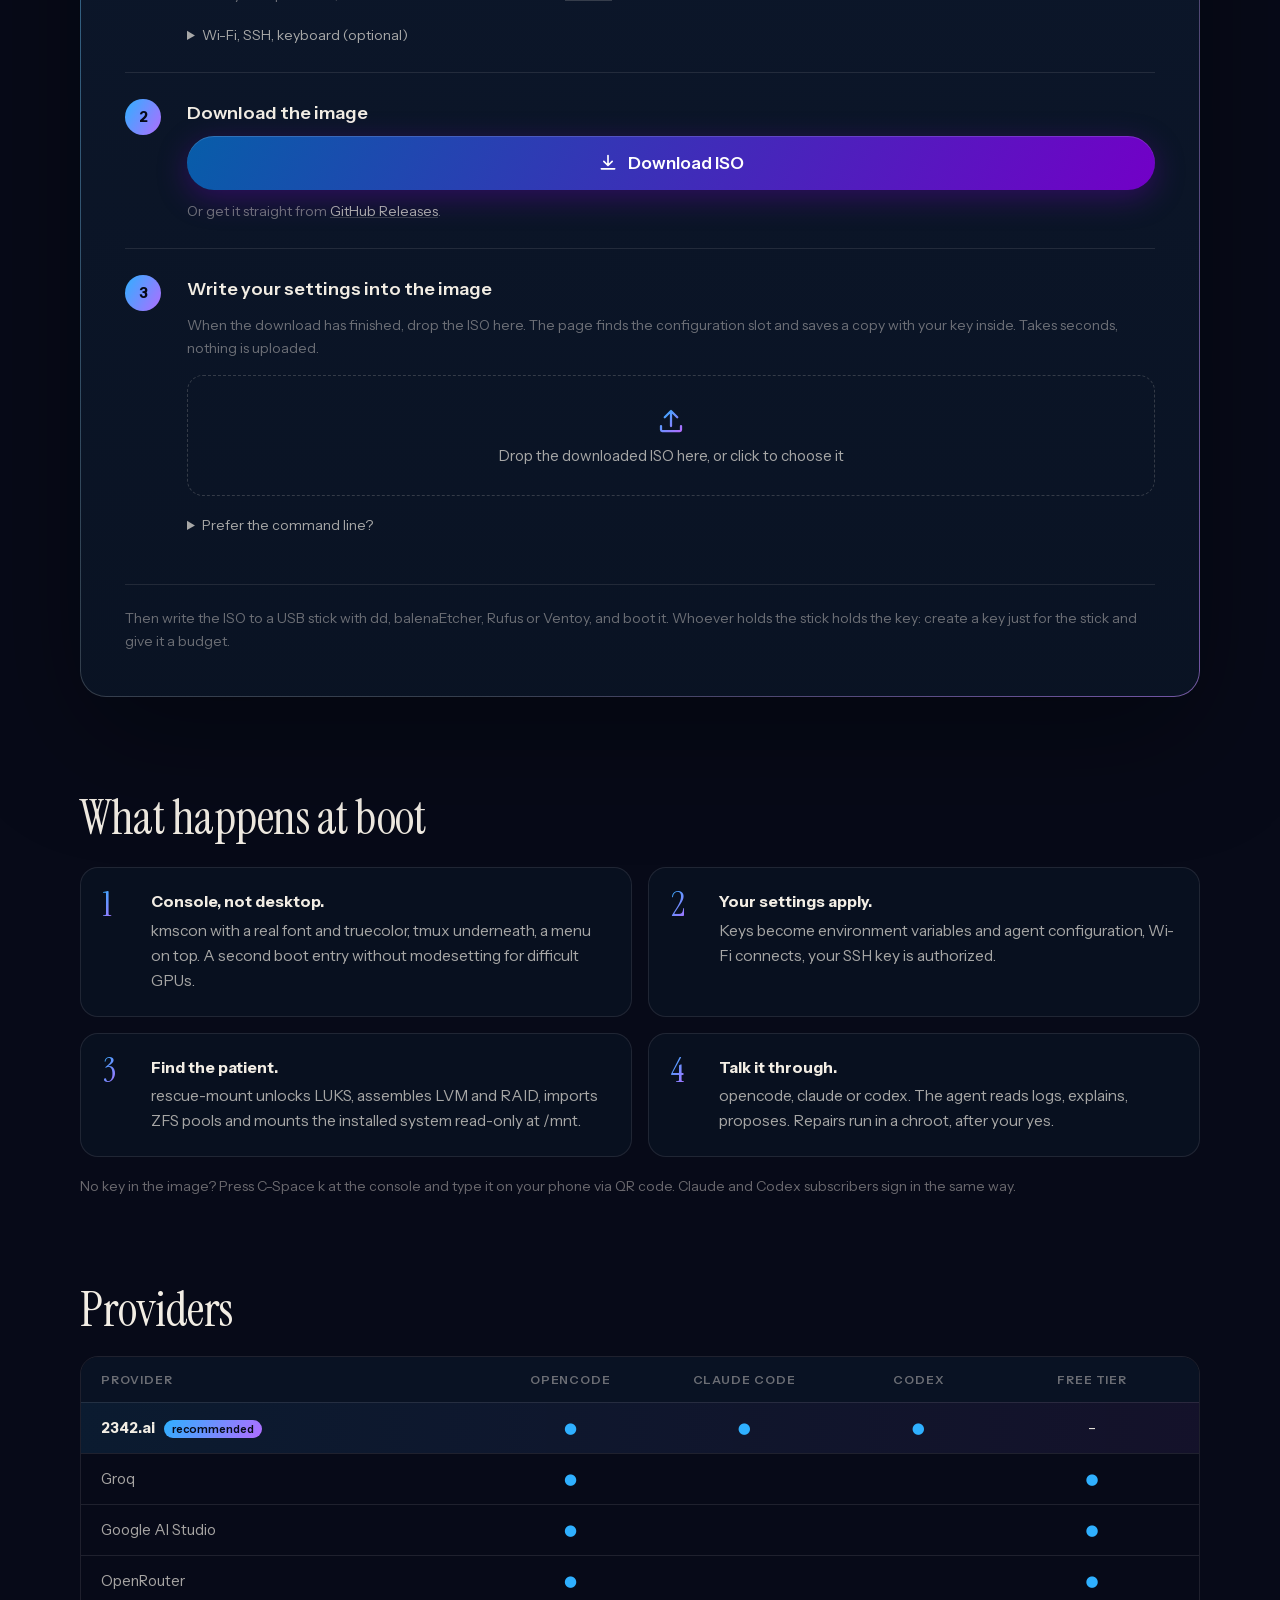
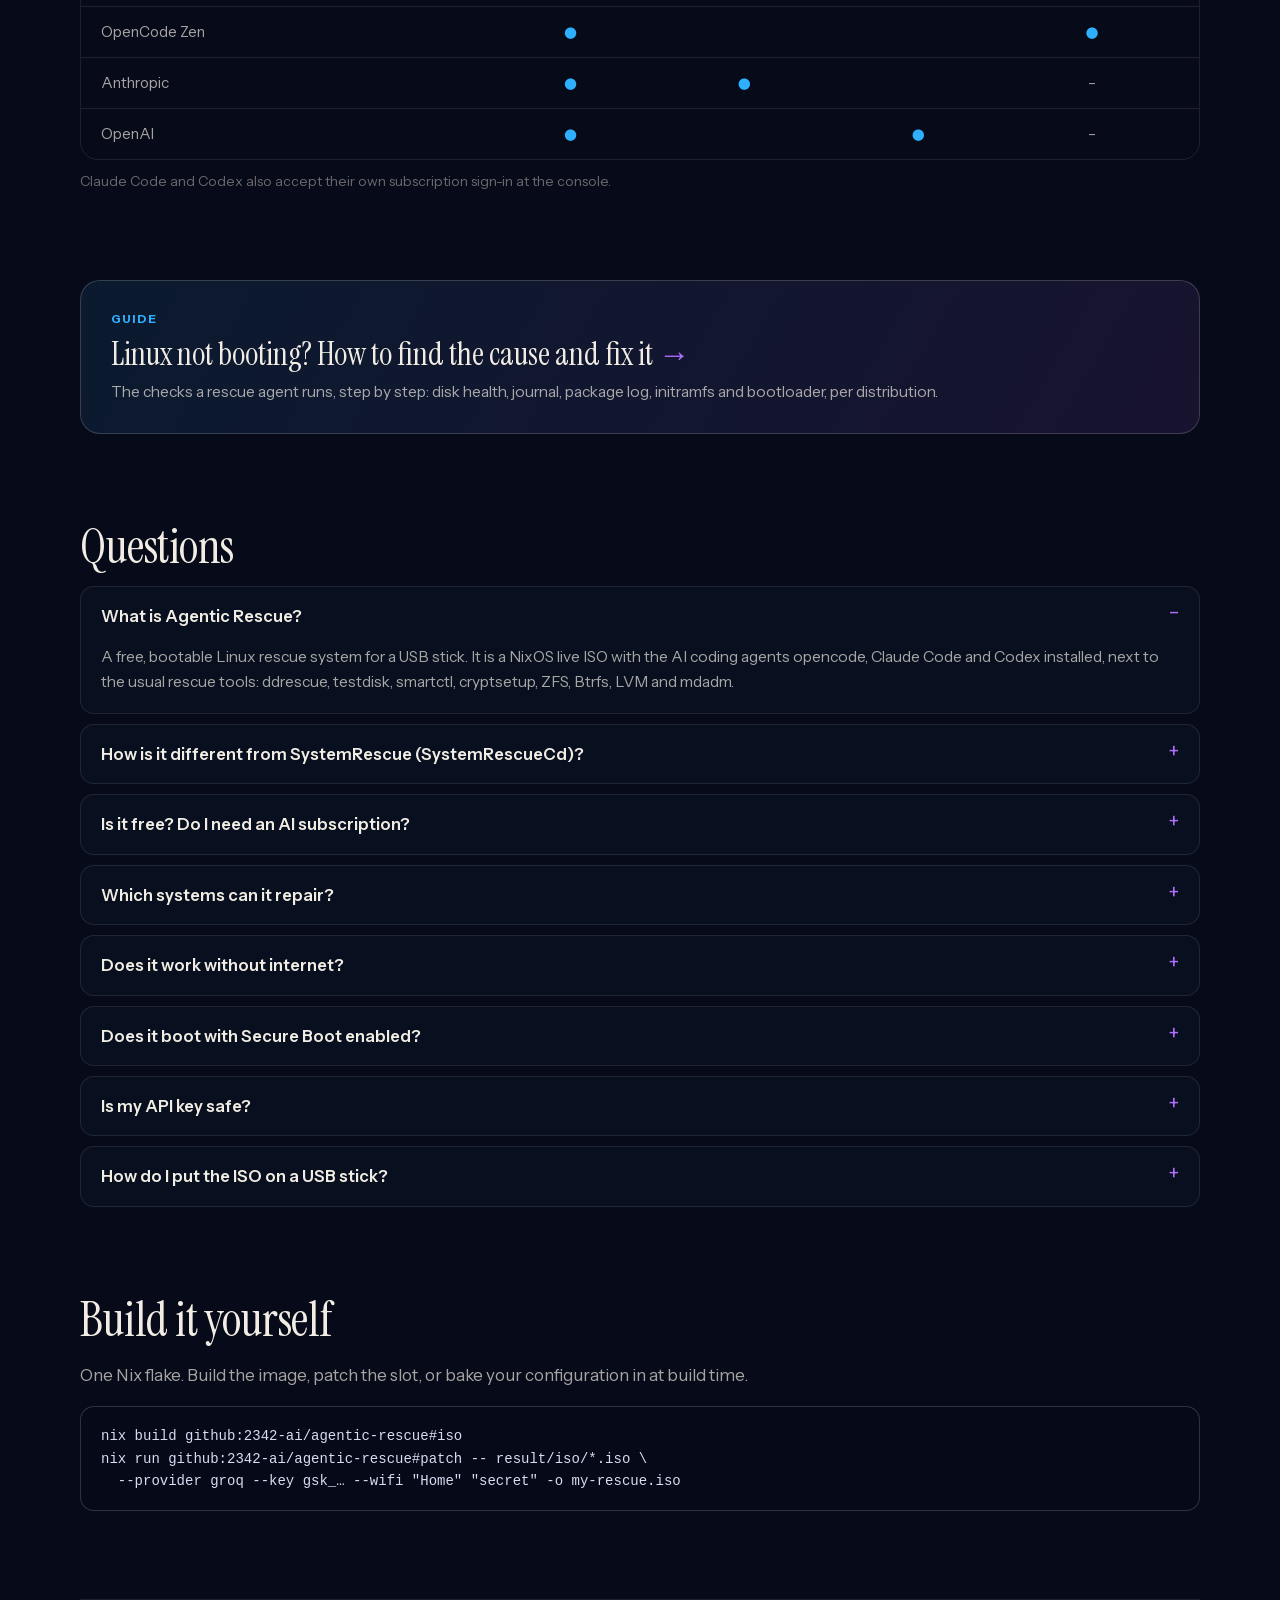
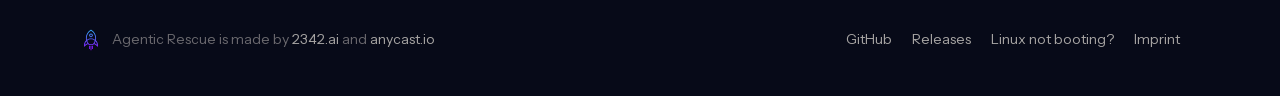
==== commit f0f56539: "Download page: shorter eyebrow so it stays on one line Co-Authored-By: Claude Opus 5.5 <noreply@anth" ====
--- a/web/index.html
+++ b/web/index.html
@@ -189,7 +189,7 @@
 <main>
   <section class="hero">
     <div class="hero-text">
-      <p class="eyebrow" data-i18n="hero.eyebrow">Linux rescue USB · NixOS live ISO · opencode · Claude Code · Codex</p>
+      <p class="eyebrow" data-i18n="hero.eyebrow">Linux rescue USB · NixOS live ISO · AI agents</p>
       <h1 data-i18n-html="hero.title">A Linux rescue stick<br>with an <em>agent</em> inside.</h1>
       <p class="lead" data-i18n="hero.lead">Agentic Rescue is a free Linux rescue USB with opencode, Claude Code and Codex built in. Boot it on the machine that will not start: the agent mounts the installed system read-only, reads the logs with you and asks before it changes anything.</p>
       <div class="cta">
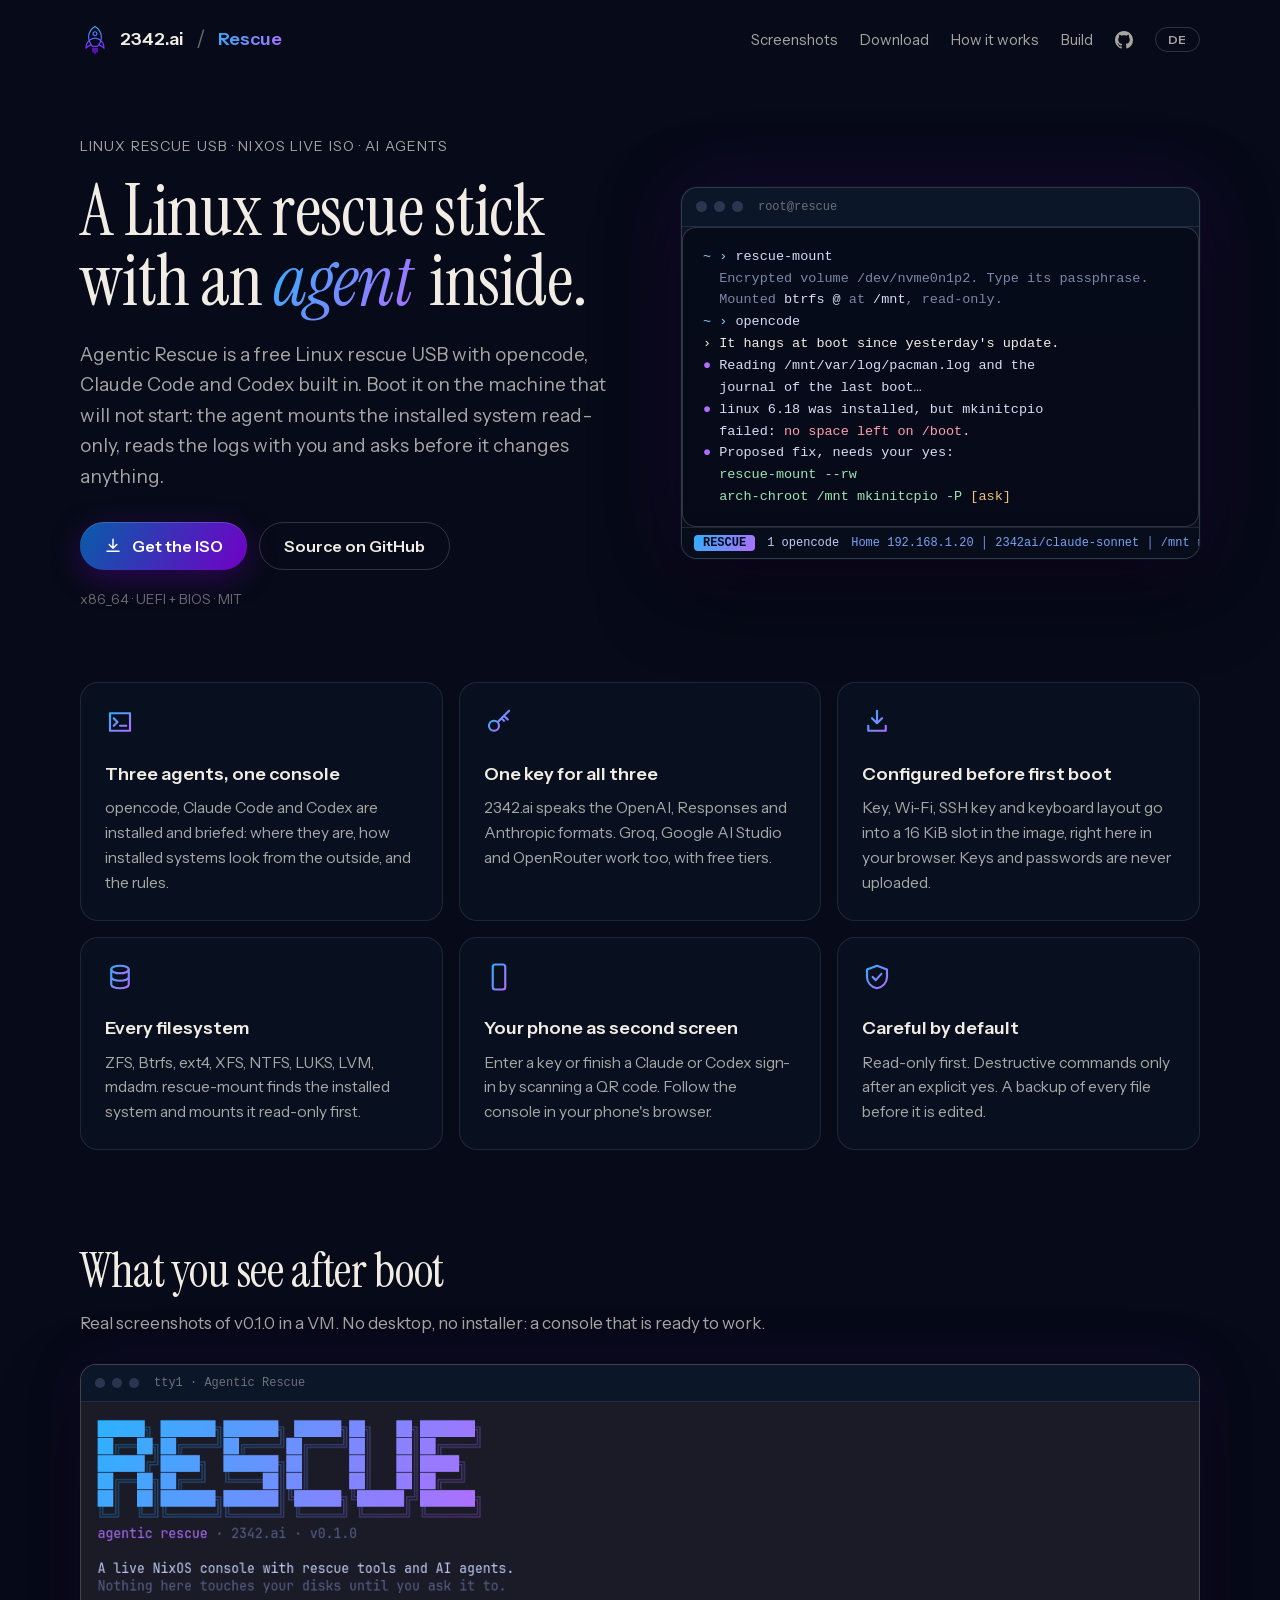
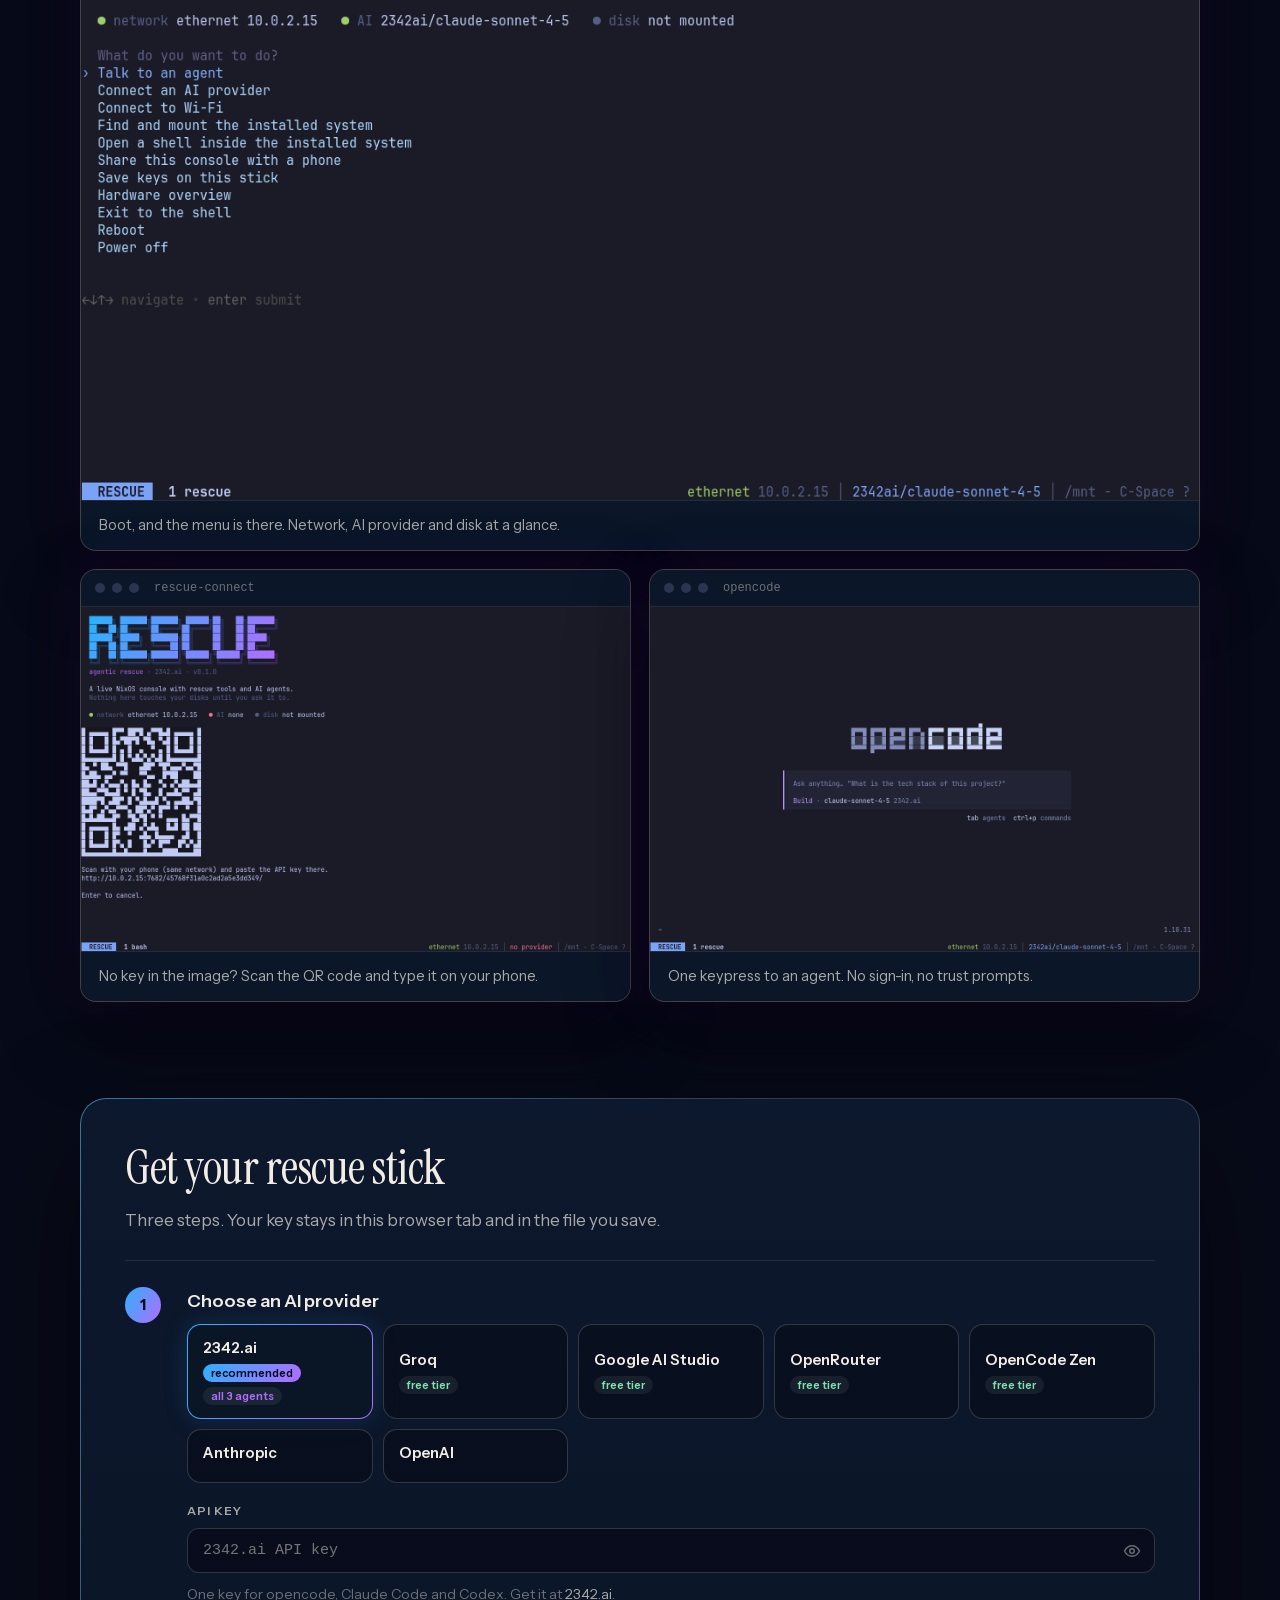
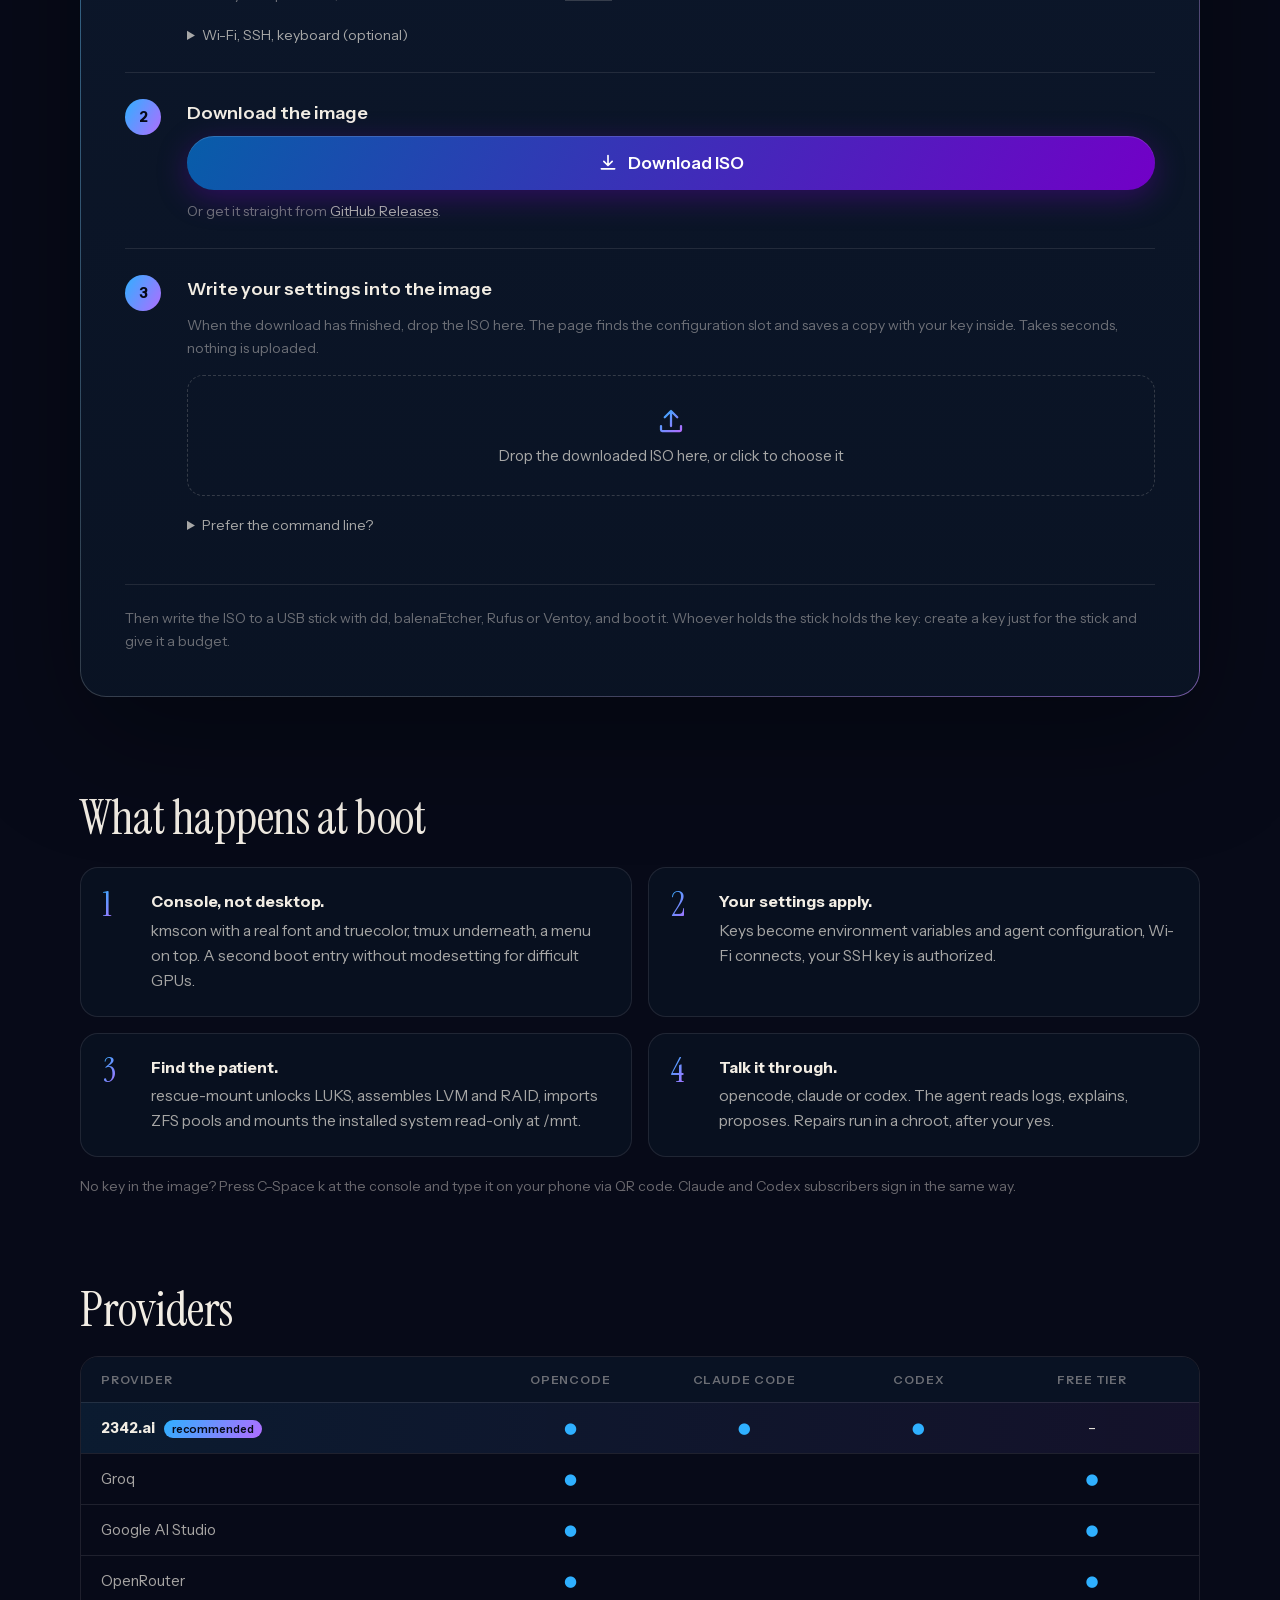
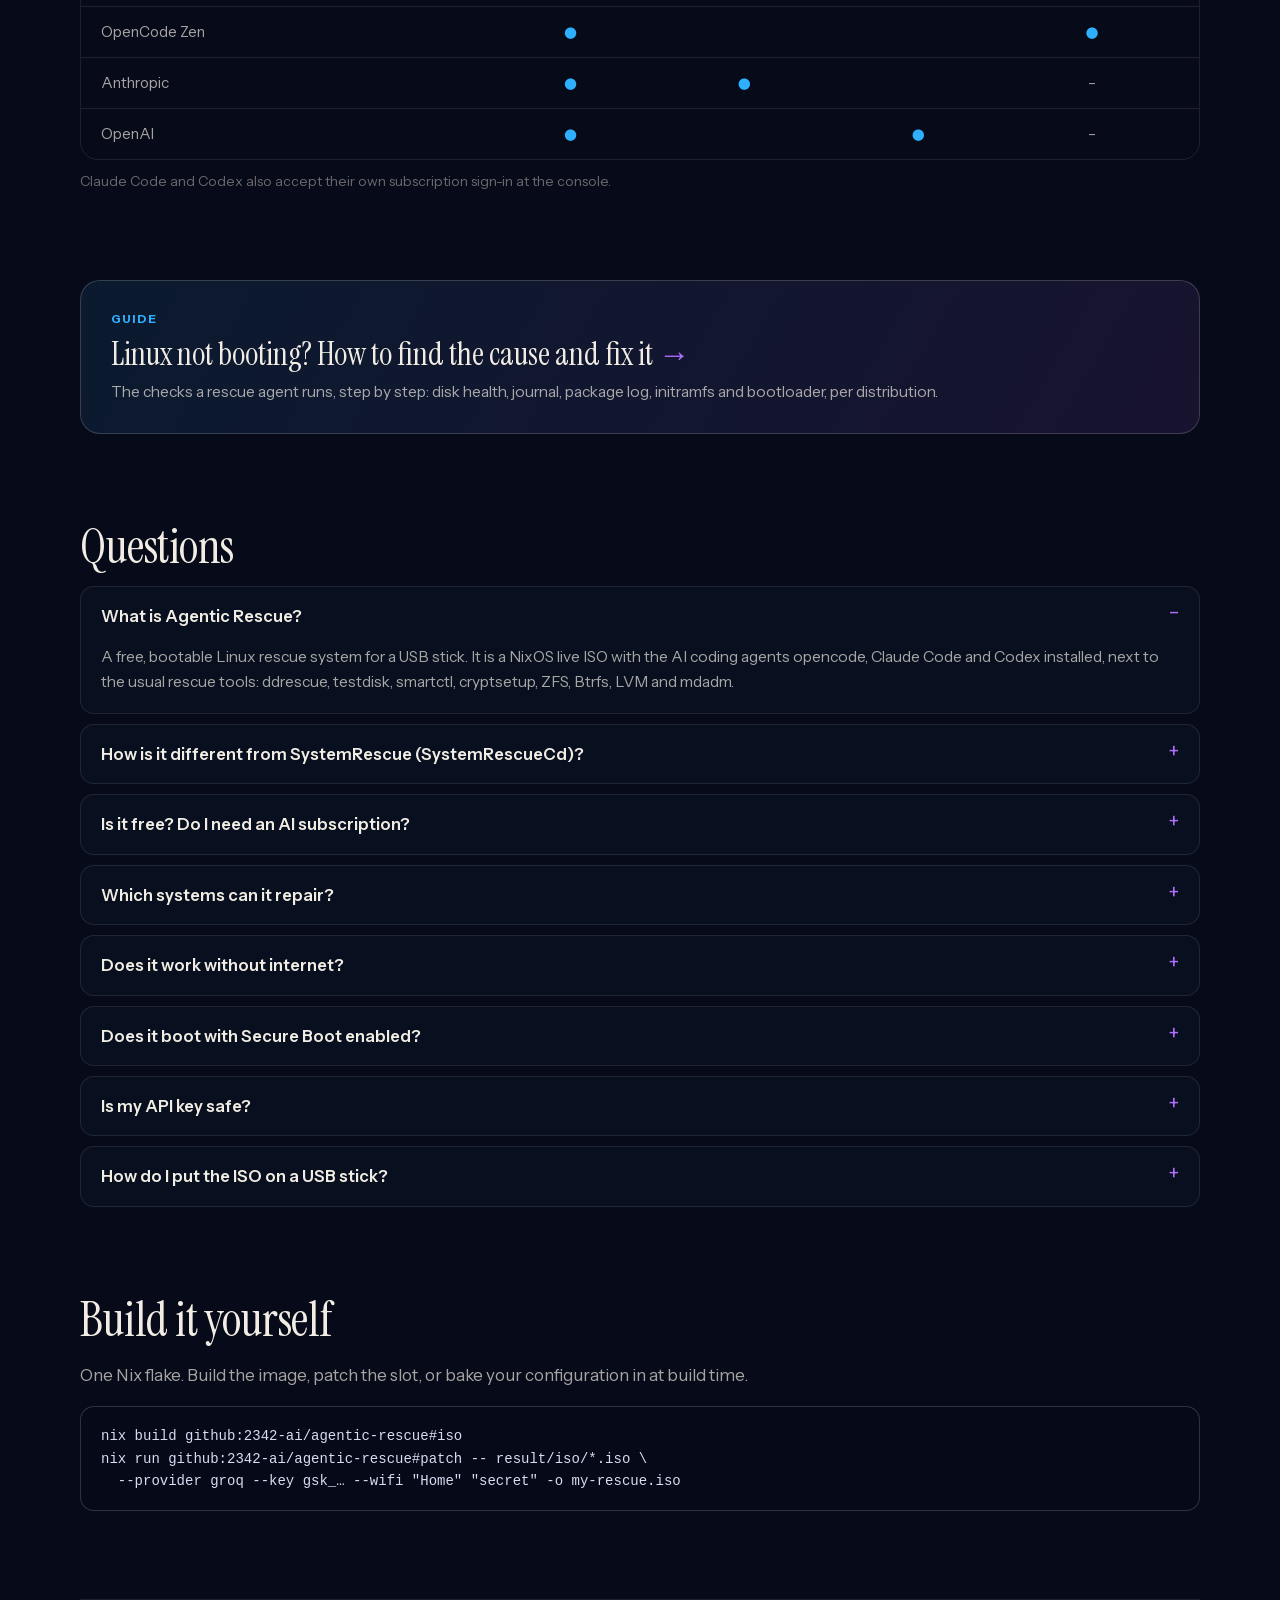
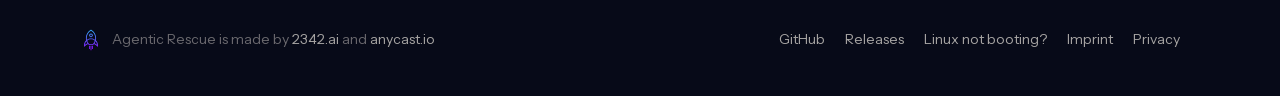
==== commit 9d051b67: "Download page: analytics on stats.2342.dev (site 53) Rybbit tracking snippet on all pages, plus two " ====
--- a/web/index.html
+++ b/web/index.html
@@ -161,6 +161,7 @@
  ]
 }
 </script>
+<script src="https://stats.2342.dev/api/script.js" data-site-id="53" defer></script>
 </head>
 <body>
 <svg width="0" height="0" style="position:absolute" aria-hidden="true">
@@ -231,7 +232,7 @@
     <article>
       <svg viewBox="0 0 24 24"><path d="M12 3v10m0 0l-4-4m4 4l4-4M5 15v4h14v-4"/></svg>
       <h3 data-i18n="f3.t">Configured before first boot</h3>
-      <p data-i18n="f3.p">Key, Wi-Fi, SSH key and keyboard layout go into a 16 KiB slot in the image, right here in your browser. Nothing is sent anywhere.</p>
+      <p data-i18n="f3.p">Key, Wi-Fi, SSH key and keyboard layout go into a 16 KiB slot in the image, right here in your browser. Keys and passwords are never uploaded.</p>
     </article>
     <article>
       <svg viewBox="0 0 24 24"><ellipse cx="12" cy="6" rx="7" ry="3"/><path d="M5 6v12c0 1.7 3.1 3 7 3s7-1.3 7-3V6M5 12c0 1.7 3.1 3 7 3s7-1.3 7-3"/></svg>
@@ -411,6 +412,7 @@
     <a href="https://github.com/2342-ai/agentic-rescue/releases" rel="noopener" data-i18n="foot.releases">Releases</a>
     <a href="fix-linux-not-booting/" data-i18n="foot.guide">Linux not booting?</a>
     <a href="https://2342.ai/en/imprint" rel="noopener" data-i18n="foot.imprint">Imprint</a>
+    <a href="https://2342.ai/en/privacy" rel="noopener" data-i18n="foot.privacy">Privacy</a>
     <span id="version"></span>
   </div>
 </footer>
